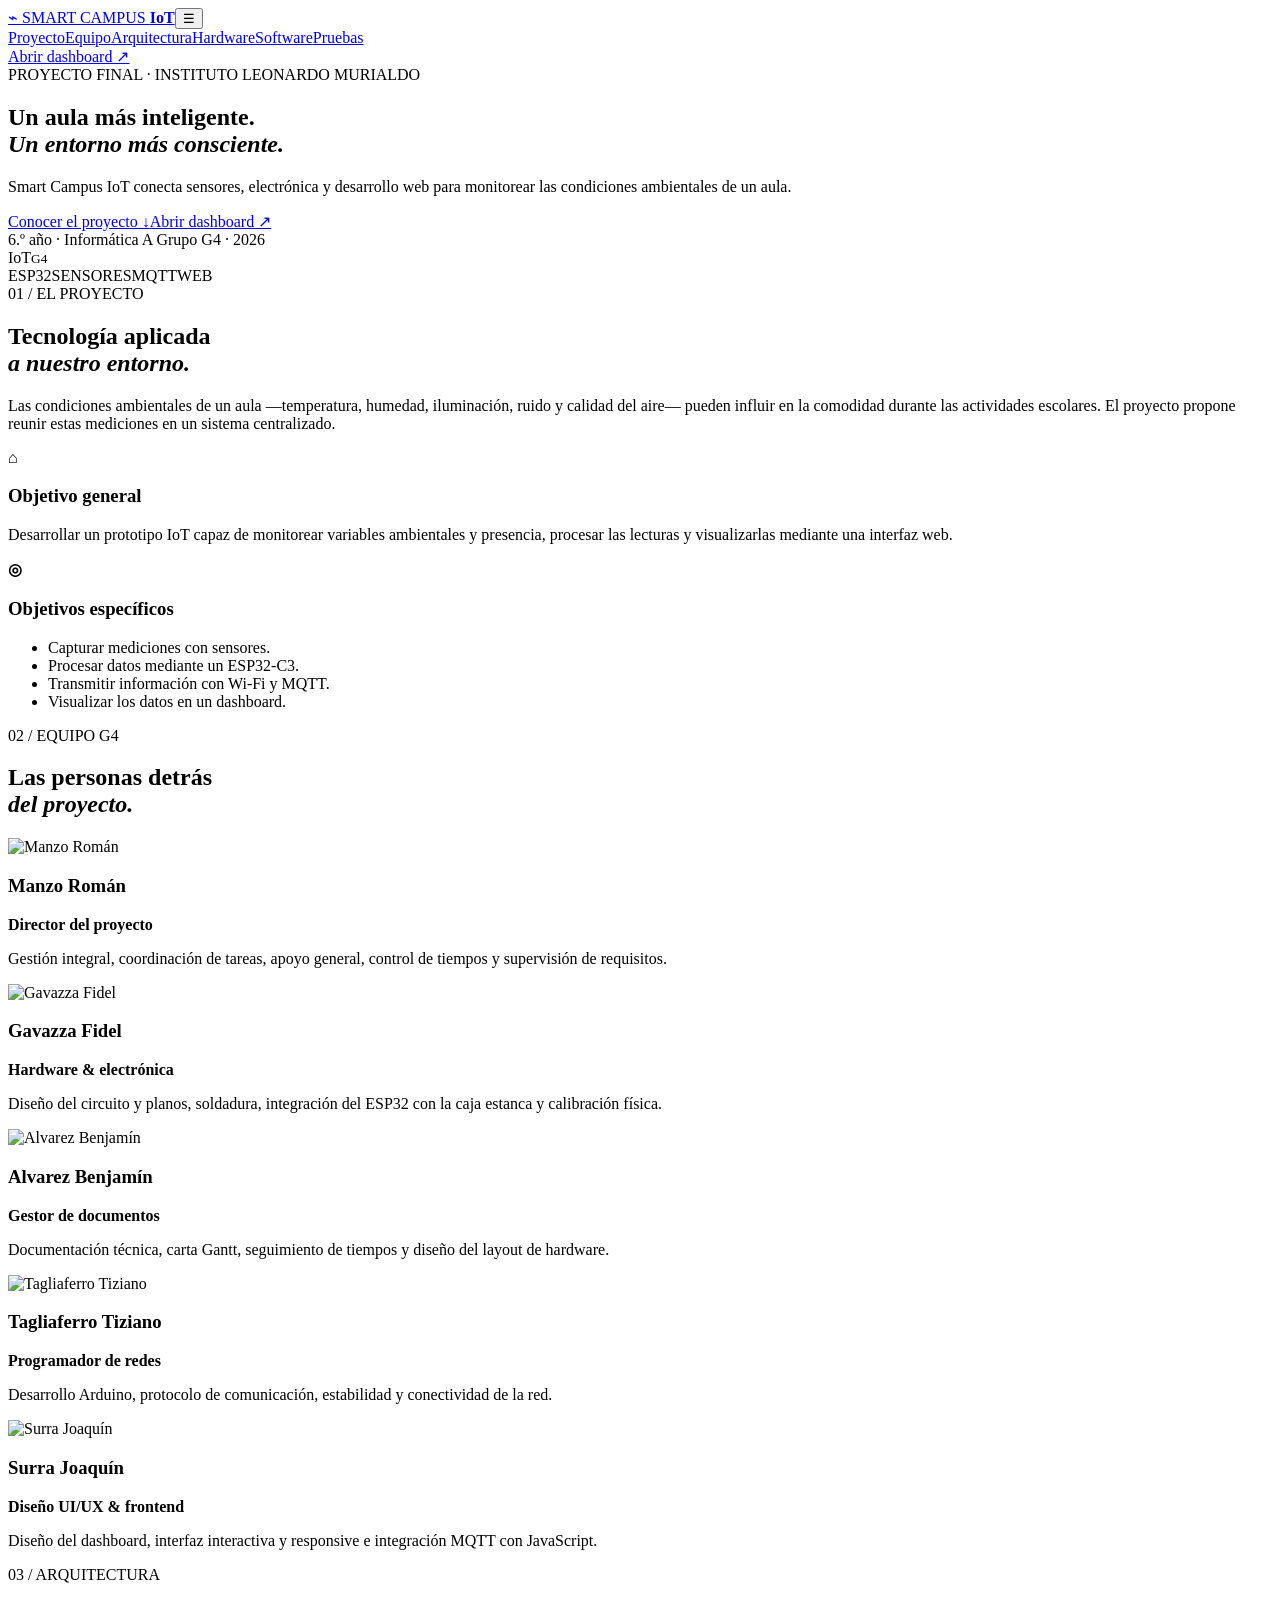
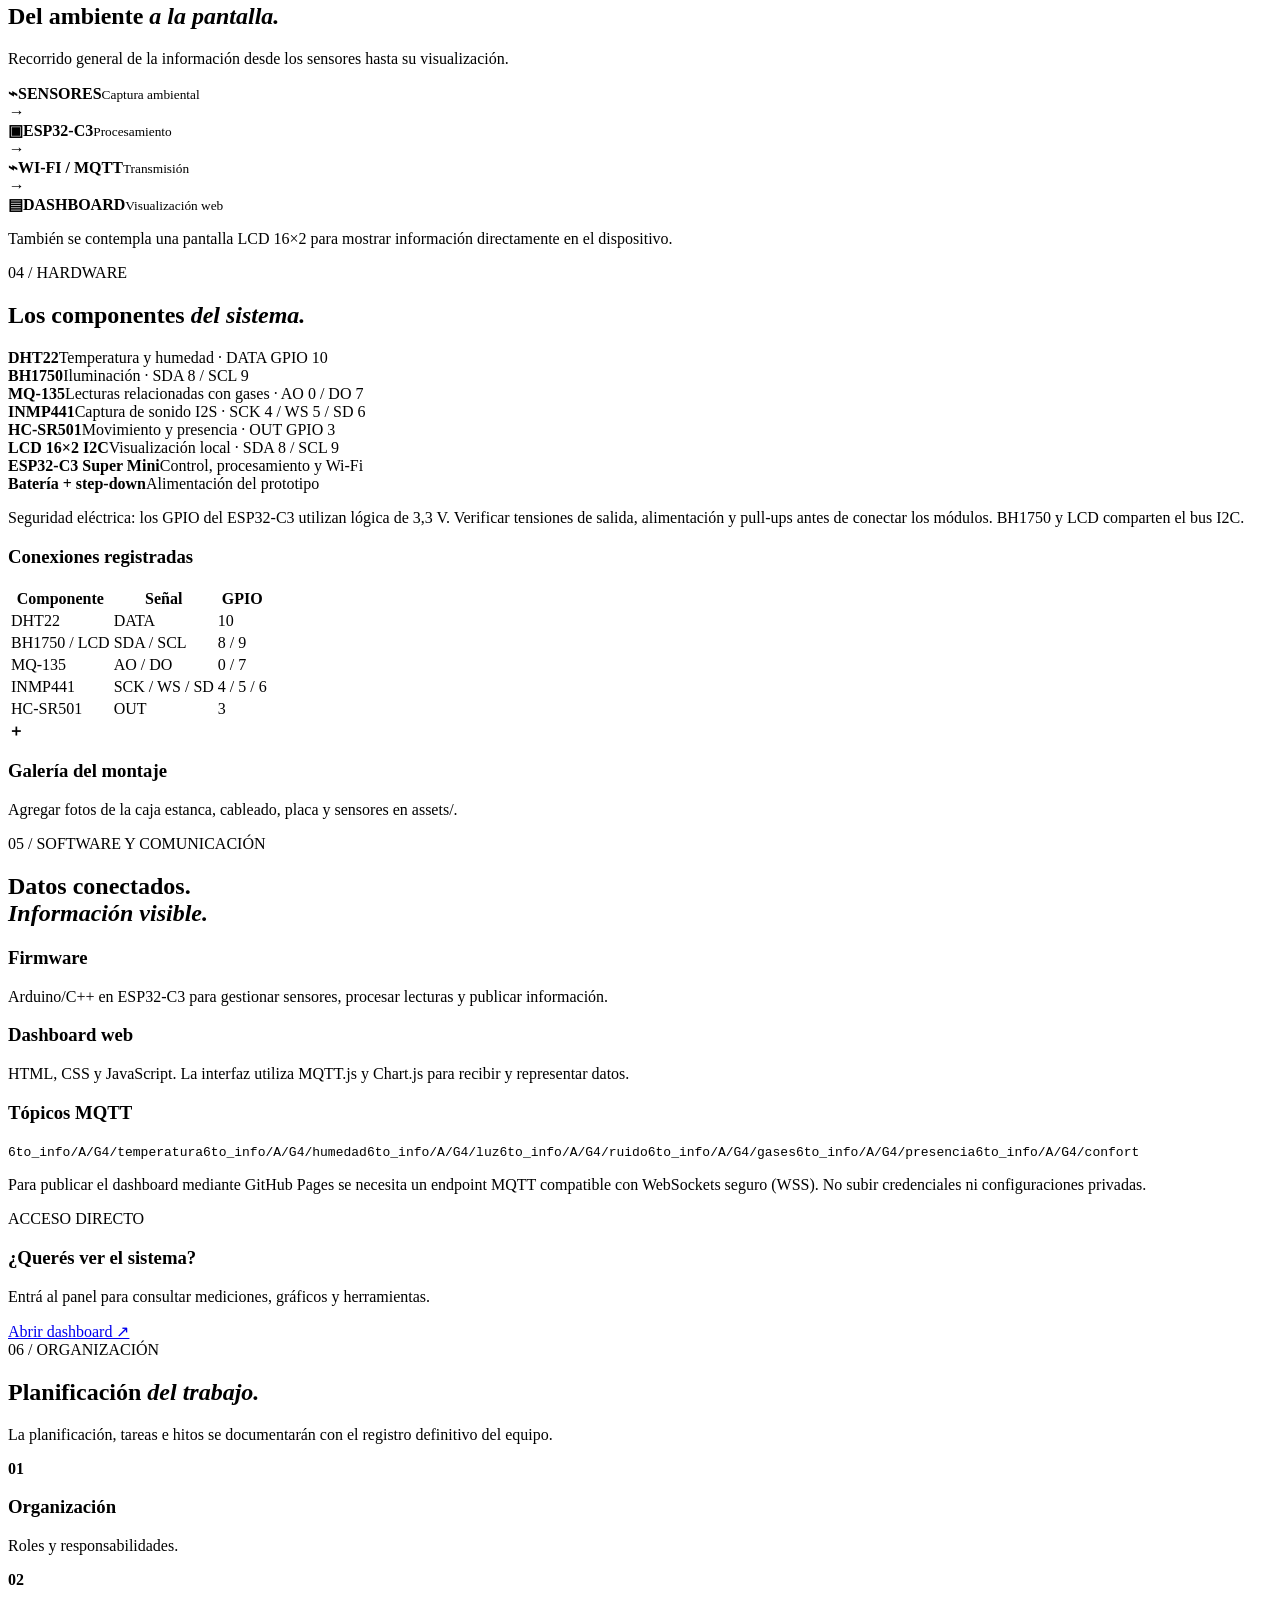
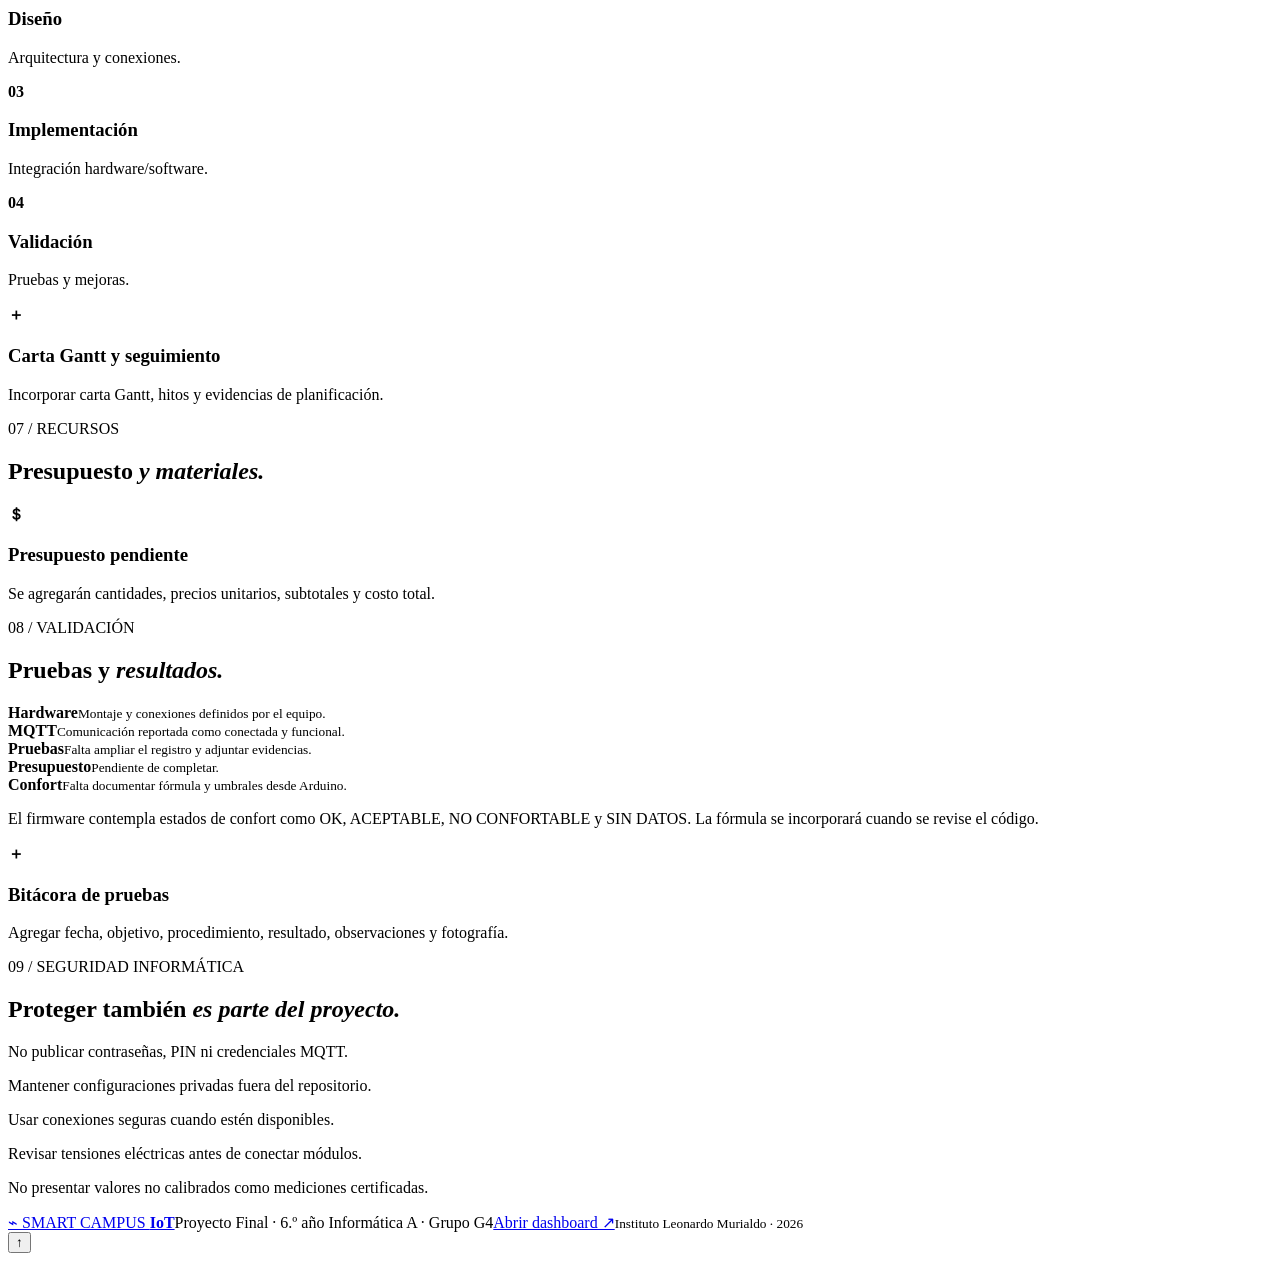
==== index.html @ 9d2ef8eb "Add files via upload" ====
<!doctype html>
<html lang="es"><head><meta charset="utf-8"><meta name="viewport" content="width=device-width,initial-scale=1">
<title>Smart Campus IoT | Documentación</title><meta name="description" content="Documentación del proyecto Smart Campus IoT, Grupo G4">
<link rel="preconnect" href="https://fonts.googleapis.com"><link href="https://fonts.googleapis.com/css2?family=Inter:wght@400;500;600;700&family=Sora:wght@500;600;700;800&display=swap" rel="stylesheet"><link rel="stylesheet" href="assets/styles.css"></head>
<body><header class="top"><a class="logo" href="#inicio">⌁ SMART CAMPUS <b>IoT</b></a><button id="menu" aria-label="Menú">☰</button><nav id="nav"><a href="#proyecto">Proyecto</a><a href="#equipo">Equipo</a><a href="#arquitectura">Arquitectura</a><a href="#hardware">Hardware</a><a href="#software">Software</a><a href="#pruebas">Pruebas</a></nav><a class="navbtn" href="dashboard/index.html" target="_blank">Abrir dashboard ↗</a></header>
<main>
<section class="hero" id="inicio"><div class="heroText"><span class="eyebrow">PROYECTO FINAL · INSTITUTO LEONARDO MURIALDO</span><h1>Un aula más inteligente.<br><em>Un entorno más consciente.</em></h1><p>Smart Campus IoT conecta sensores, electrónica y desarrollo web para monitorear las condiciones ambientales de un aula.</p><a class="btn gold" href="#proyecto">Conocer el proyecto ↓</a><a class="btn outline" href="dashboard/index.html" target="_blank">Abrir dashboard ↗</a><div class="meta">6.º año · Informática A <i></i> Grupo G4 · 2026</div></div><div class="orb"><div class="ring"></div><div class="chip">IoT<small>G4</small></div><span class="tag t1">ESP32</span><span class="tag t2">SENSORES</span><span class="tag t3">MQTT</span><span class="tag t4">WEB</span></div></section>
<section id="proyecto" class="section"><label>01 / EL PROYECTO</label><h2>Tecnología aplicada<br><em>a nuestro entorno.</em></h2><p class="intro">Las condiciones ambientales de un aula —temperatura, humedad, iluminación, ruido y calidad del aire— pueden influir en la comodidad durante las actividades escolares. El proyecto propone reunir estas mediciones en un sistema centralizado.</p><div class="grid two"><article class="panel"><b class="symbol">⌂</b><h3>Objetivo general</h3><p>Desarrollar un prototipo IoT capaz de monitorear variables ambientales y presencia, procesar las lecturas y visualizarlas mediante una interfaz web.</p></article><article class="panel"><b class="symbol">◎</b><h3>Objetivos específicos</h3><ul><li>Capturar mediciones con sensores.</li><li>Procesar datos mediante un ESP32-C3.</li><li>Transmitir información con Wi-Fi y MQTT.</li><li>Visualizar los datos en un dashboard.</li></ul></article></div></section>
<section id="equipo" class="section alt"><label>02 / EQUIPO G4</label><h2>Las personas detrás<br><em>del proyecto.</em></h2><div class="team">
<article class="person"><img src="https://i.postimg.cc/cCLNvX9b/roman.jpg" alt="Manzo Román"><h3>Manzo Román</h3><b>Director del proyecto</b><p>Gestión integral, coordinación de tareas, apoyo general, control de tiempos y supervisión de requisitos.</p></article>
<article class="person"><img src="https://i.postimg.cc/BbnGjMYw/fidel.jpg" alt="Gavazza Fidel"><h3>Gavazza Fidel</h3><b>Hardware & electrónica</b><p>Diseño del circuito y planos, soldadura, integración del ESP32 con la caja estanca y calibración física.</p></article>
<article class="person"><img src="https://i.postimg.cc/gj2PxNS7/benja.jpg" alt="Alvarez Benjamín"><h3>Alvarez Benjamín</h3><b>Gestor de documentos</b><p>Documentación técnica, carta Gantt, seguimiento de tiempos y diseño del layout de hardware.</p></article>
<article class="person"><img src="https://i.postimg.cc/Y0CwvbnT/tizi.jpg" alt="Tagliaferro Tiziano"><h3>Tagliaferro Tiziano</h3><b>Programador de redes</b><p>Desarrollo Arduino, protocolo de comunicación, estabilidad y conectividad de la red.</p></article>
<article class="person"><img src="https://i.postimg.cc/qqvdNjbG/joaco.jpg" alt="Surra Joaquín"><h3>Surra Joaquín</h3><b>Diseño UI/UX & frontend</b><p>Diseño del dashboard, interfaz interactiva y responsive e integración MQTT con JavaScript.</p></article></div></section>
<section id="arquitectura" class="section"><label>03 / ARQUITECTURA</label><h2>Del ambiente <em>a la pantalla.</em></h2><p class="intro">Recorrido general de la información desde los sensores hasta su visualización.</p><div class="flow"><div><strong>⌁</strong><b>SENSORES</b><small>Captura ambiental</small></div><i>→</i><div class="focus"><strong>▣</strong><b>ESP32-C3</b><small>Procesamiento</small></div><i>→</i><div><strong>⌁</strong><b>WI-FI / MQTT</b><small>Transmisión</small></div><i>→</i><div><strong>▤</strong><b>DASHBOARD</b><small>Visualización web</small></div></div><p class="note">También se contempla una pantalla LCD 16×2 para mostrar información directamente en el dispositivo.</p></section>
<section id="hardware" class="section alt"><label>04 / HARDWARE</label><h2>Los componentes <em>del sistema.</em></h2><div class="grid components">
<div class="component"><b>DHT22</b><span>Temperatura y humedad · DATA GPIO 10</span></div><div class="component"><b>BH1750</b><span>Iluminación · SDA 8 / SCL 9</span></div><div class="component"><b>MQ-135</b><span>Lecturas relacionadas con gases · AO 0 / DO 7</span></div><div class="component"><b>INMP441</b><span>Captura de sonido I2S · SCK 4 / WS 5 / SD 6</span></div><div class="component"><b>HC-SR501</b><span>Movimiento y presencia · OUT GPIO 3</span></div><div class="component"><b>LCD 16×2 I2C</b><span>Visualización local · SDA 8 / SCL 9</span></div><div class="component"><b>ESP32-C3 Super Mini</b><span>Control, procesamiento y Wi-Fi</span></div><div class="component"><b>Batería + step-down</b><span>Alimentación del prototipo</span></div></div><p class="note warning">Seguridad eléctrica: los GPIO del ESP32-C3 utilizan lógica de 3,3 V. Verificar tensiones de salida, alimentación y pull-ups antes de conectar los módulos. BH1750 y LCD comparten el bus I2C.</p><h3 class="sub">Conexiones registradas</h3><div class="tablebox"><table><tr><th>Componente</th><th>Señal</th><th>GPIO</th></tr><tr><td>DHT22</td><td>DATA</td><td>10</td></tr><tr><td>BH1750 / LCD</td><td>SDA / SCL</td><td>8 / 9</td></tr><tr><td>MQ-135</td><td>AO / DO</td><td>0 / 7</td></tr><tr><td>INMP441</td><td>SCK / WS / SD</td><td>4 / 5 / 6</td></tr><tr><td>HC-SR501</td><td>OUT</td><td>3</td></tr></table></div><div class="placeholder"><b>＋</b><h3>Galería del montaje</h3><p>Agregar fotos de la caja estanca, cableado, placa y sensores en assets/.</p></div></section>
<section id="software" class="section"><label>05 / SOFTWARE Y COMUNICACIÓN</label><h2>Datos conectados.<br><em>Información visible.</em></h2><div class="grid two"><article class="panel"><h3>Firmware</h3><p>Arduino/C++ en ESP32-C3 para gestionar sensores, procesar lecturas y publicar información.</p></article><article class="panel"><h3>Dashboard web</h3><p>HTML, CSS y JavaScript. La interfaz utiliza MQTT.js y Chart.js para recibir y representar datos.</p></article></div><h3 class="sub">Tópicos MQTT</h3><div class="topics"><code>6to_info/A/G4/temperatura</code><code>6to_info/A/G4/humedad</code><code>6to_info/A/G4/luz</code><code>6to_info/A/G4/ruido</code><code>6to_info/A/G4/gases</code><code>6to_info/A/G4/presencia</code><code>6to_info/A/G4/confort</code></div><p class="note warning">Para publicar el dashboard mediante GitHub Pages se necesita un endpoint MQTT compatible con WebSockets seguro (WSS). No subir credenciales ni configuraciones privadas.</p><div class="callout"><div><label>ACCESO DIRECTO</label><h3>¿Querés ver el sistema?</h3><p>Entrá al panel para consultar mediciones, gráficos y herramientas.</p></div><a class="btn gold" href="dashboard/index.html" target="_blank">Abrir dashboard ↗</a></div></section>
<section id="planificacion" class="section alt"><label>06 / ORGANIZACIÓN</label><h2>Planificación <em>del trabajo.</em></h2><p class="intro">La planificación, tareas e hitos se documentarán con el registro definitivo del equipo.</p><div class="grid four"><div class="mini"><b>01</b><h3>Organización</h3><p>Roles y responsabilidades.</p></div><div class="mini"><b>02</b><h3>Diseño</h3><p>Arquitectura y conexiones.</p></div><div class="mini"><b>03</b><h3>Implementación</h3><p>Integración hardware/software.</p></div><div class="mini"><b>04</b><h3>Validación</h3><p>Pruebas y mejoras.</p></div></div><div class="placeholder"><b>＋</b><h3>Carta Gantt y seguimiento</h3><p>Incorporar carta Gantt, hitos y evidencias de planificación.</p></div></section>
<section class="section" id="presupuesto"><label>07 / RECURSOS</label><h2>Presupuesto <em>y materiales.</em></h2><div class="placeholder"><b>＄</b><h3>Presupuesto pendiente</h3><p>Se agregarán cantidades, precios unitarios, subtotales y costo total.</p></div></section>
<section id="pruebas" class="section alt"><label>08 / VALIDACIÓN</label><h2>Pruebas y <em>resultados.</em></h2><div class="grid two"><div class="state"><i class="ok"></i><div><b>Hardware</b><small>Montaje y conexiones definidos por el equipo.</small></div></div><div class="state"><i class="ok"></i><div><b>MQTT</b><small>Comunicación reportada como conectada y funcional.</small></div></div><div class="state"><i class="pending"></i><div><b>Pruebas</b><small>Falta ampliar el registro y adjuntar evidencias.</small></div></div><div class="state"><i class="pending"></i><div><b>Presupuesto</b><small>Pendiente de completar.</small></div></div><div class="state"><i class="pending"></i><div><b>Confort</b><small>Falta documentar fórmula y umbrales desde Arduino.</small></div></div></div><p class="note">El firmware contempla estados de confort como OK, ACEPTABLE, NO CONFORTABLE y SIN DATOS. La fórmula se incorporará cuando se revise el código.</p><div class="placeholder"><b>＋</b><h3>Bitácora de pruebas</h3><p>Agregar fecha, objetivo, procedimiento, resultado, observaciones y fotografía.</p></div></section>
<section id="seguridad" class="section"><label>09 / SEGURIDAD INFORMÁTICA</label><h2>Proteger también <em>es parte del proyecto.</em></h2><div class="security"><p>No publicar contraseñas, PIN ni credenciales MQTT.</p><p>Mantener configuraciones privadas fuera del repositorio.</p><p>Usar conexiones seguras cuando estén disponibles.</p><p>Revisar tensiones eléctricas antes de conectar módulos.</p><p>No presentar valores no calibrados como mediciones certificadas.</p></div></section>
</main><footer><a class="logo" href="#inicio">⌁ SMART CAMPUS <b>IoT</b></a><span>Proyecto Final · 6.º año Informática A · Grupo G4</span><a href="dashboard/index.html" target="_blank">Abrir dashboard ↗</a><small>Instituto Leonardo Murialdo · 2026</small></footer><button id="up" aria-label="Volver arriba">↑</button><script src="assets/app.js"></script></body></html>
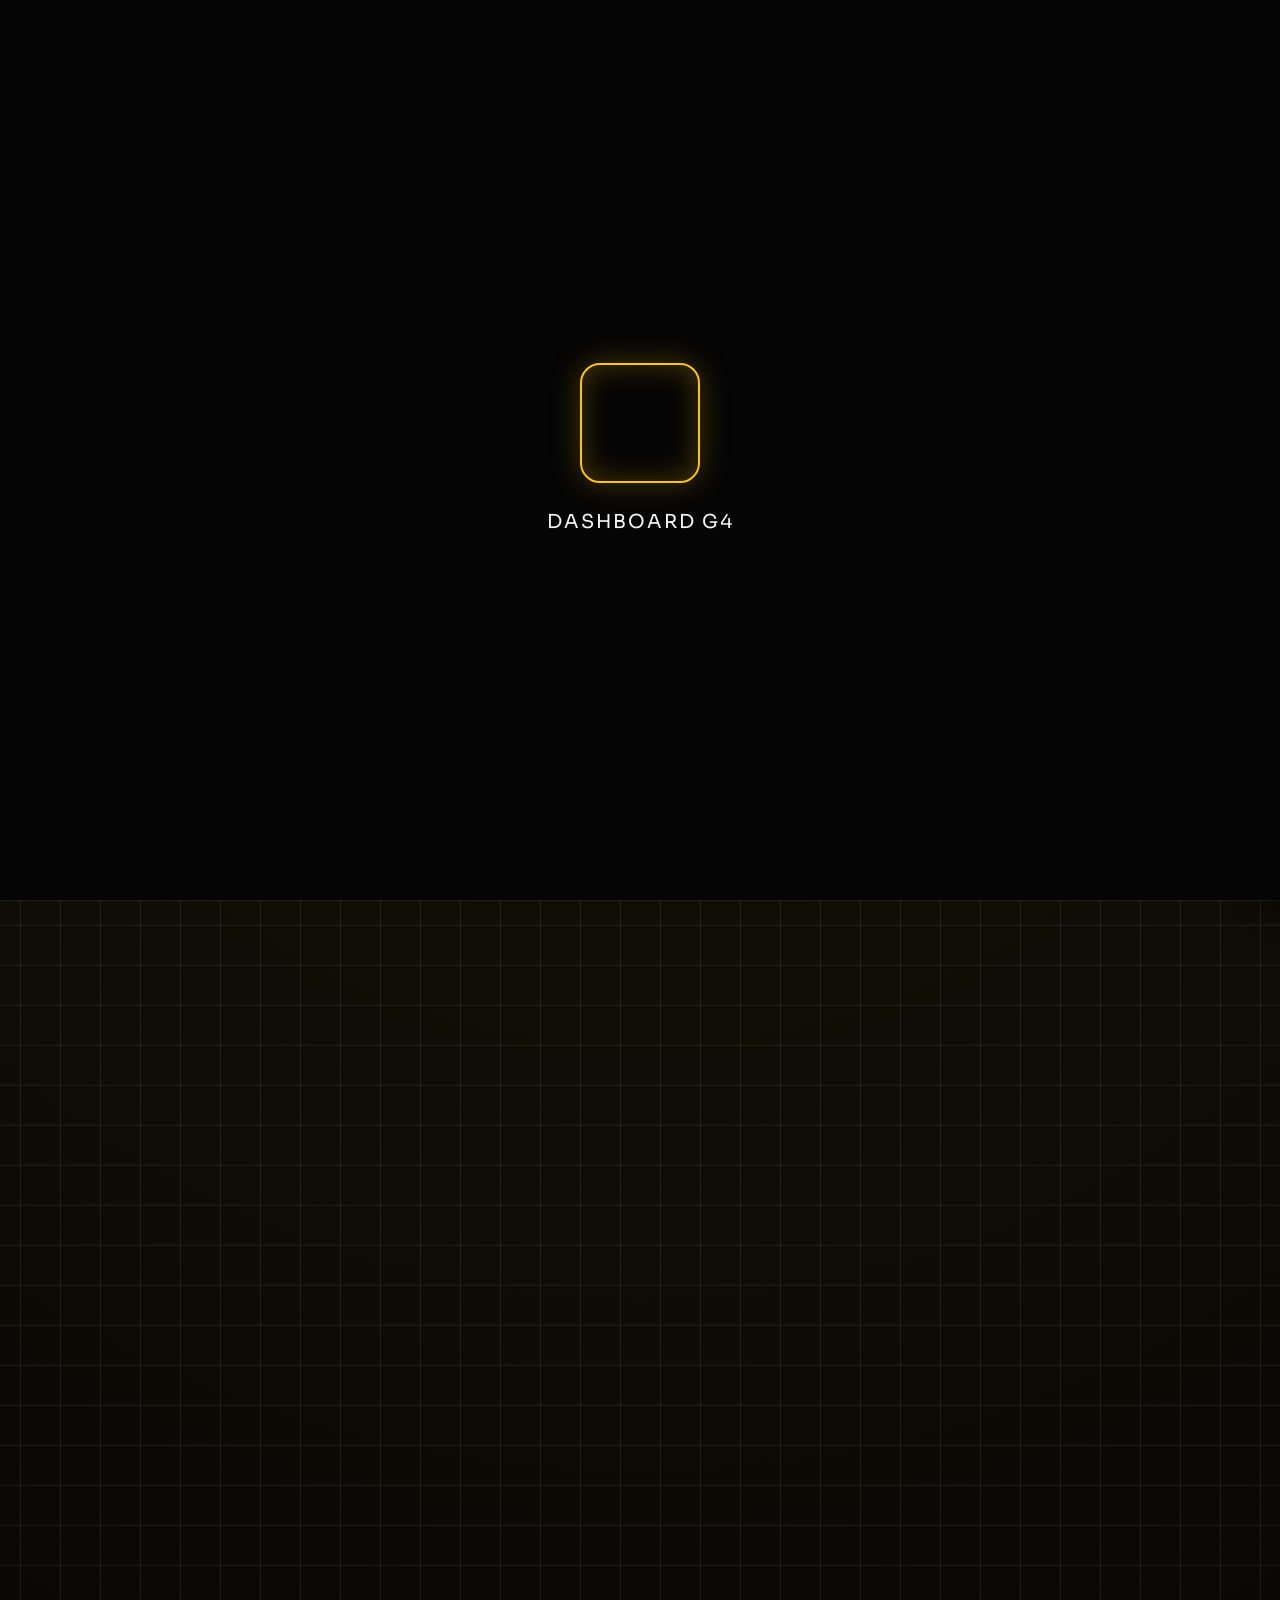
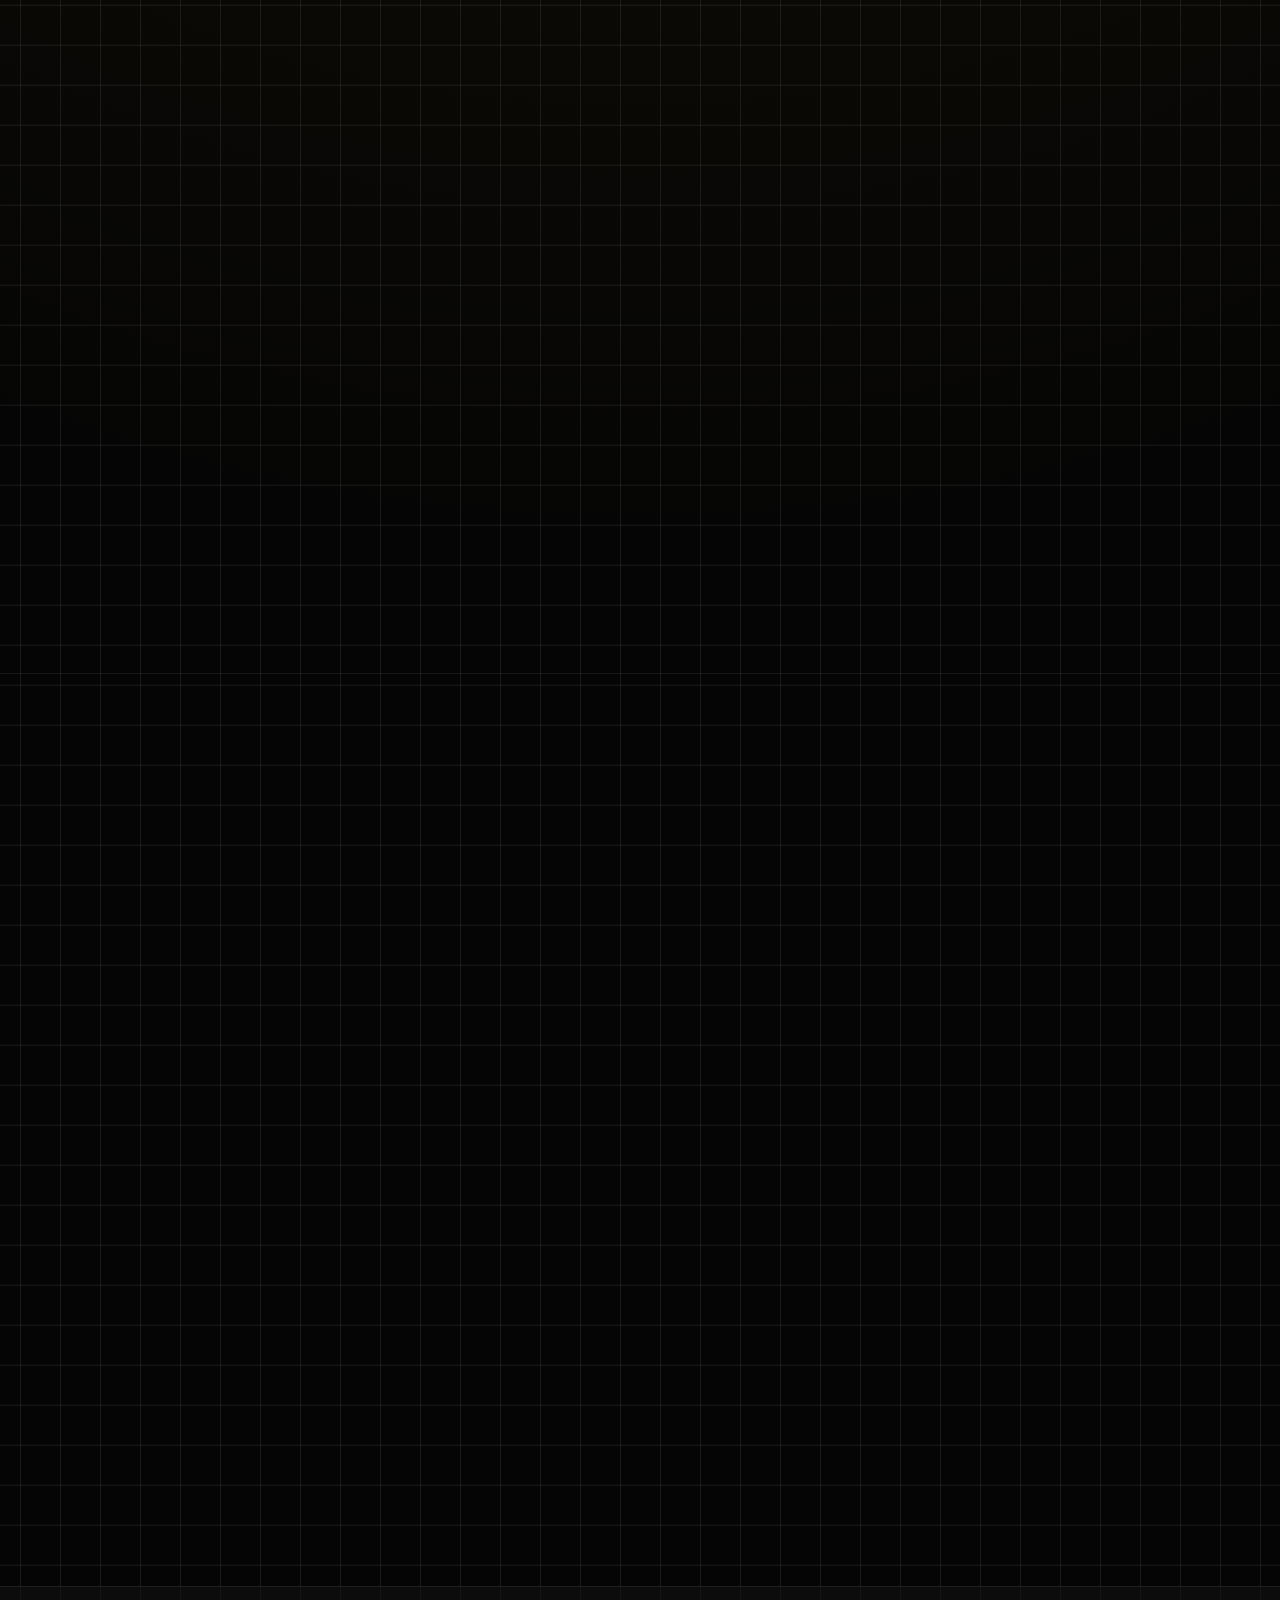
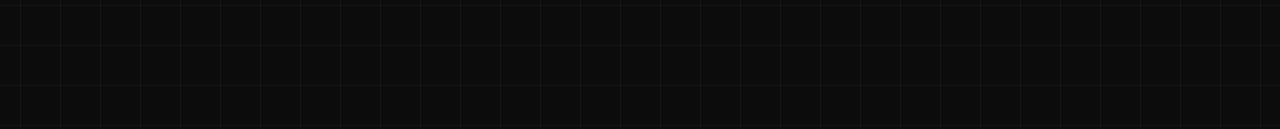
==== commit 47ed7a8e: "Add files via upload" ====
--- a/index.html
+++ b/index.html
@@ -1,23 +1,1815 @@
-<!doctype html>
-<html lang="es"><head><meta charset="utf-8"><meta name="viewport" content="width=device-width,initial-scale=1">
-<title>Smart Campus IoT | Documentación</title><meta name="description" content="Documentación del proyecto Smart Campus IoT, Grupo G4">
-<link rel="preconnect" href="https://fonts.googleapis.com"><link href="https://fonts.googleapis.com/css2?family=Inter:wght@400;500;600;700&family=Sora:wght@500;600;700;800&display=swap" rel="stylesheet"><link rel="stylesheet" href="assets/styles.css"></head>
-<body><header class="top"><a class="logo" href="#inicio">⌁ SMART CAMPUS <b>IoT</b></a><button id="menu" aria-label="Menú">☰</button><nav id="nav"><a href="#proyecto">Proyecto</a><a href="#equipo">Equipo</a><a href="#arquitectura">Arquitectura</a><a href="#hardware">Hardware</a><a href="#software">Software</a><a href="#pruebas">Pruebas</a></nav><a class="navbtn" href="dashboard/index.html" target="_blank">Abrir dashboard ↗</a></header>
-<main>
-<section class="hero" id="inicio"><div class="heroText"><span class="eyebrow">PROYECTO FINAL · INSTITUTO LEONARDO MURIALDO</span><h1>Un aula más inteligente.<br><em>Un entorno más consciente.</em></h1><p>Smart Campus IoT conecta sensores, electrónica y desarrollo web para monitorear las condiciones ambientales de un aula.</p><a class="btn gold" href="#proyecto">Conocer el proyecto ↓</a><a class="btn outline" href="dashboard/index.html" target="_blank">Abrir dashboard ↗</a><div class="meta">6.º año · Informática A <i></i> Grupo G4 · 2026</div></div><div class="orb"><div class="ring"></div><div class="chip">IoT<small>G4</small></div><span class="tag t1">ESP32</span><span class="tag t2">SENSORES</span><span class="tag t3">MQTT</span><span class="tag t4">WEB</span></div></section>
-<section id="proyecto" class="section"><label>01 / EL PROYECTO</label><h2>Tecnología aplicada<br><em>a nuestro entorno.</em></h2><p class="intro">Las condiciones ambientales de un aula —temperatura, humedad, iluminación, ruido y calidad del aire— pueden influir en la comodidad durante las actividades escolares. El proyecto propone reunir estas mediciones en un sistema centralizado.</p><div class="grid two"><article class="panel"><b class="symbol">⌂</b><h3>Objetivo general</h3><p>Desarrollar un prototipo IoT capaz de monitorear variables ambientales y presencia, procesar las lecturas y visualizarlas mediante una interfaz web.</p></article><article class="panel"><b class="symbol">◎</b><h3>Objetivos específicos</h3><ul><li>Capturar mediciones con sensores.</li><li>Procesar datos mediante un ESP32-C3.</li><li>Transmitir información con Wi-Fi y MQTT.</li><li>Visualizar los datos en un dashboard.</li></ul></article></div></section>
-<section id="equipo" class="section alt"><label>02 / EQUIPO G4</label><h2>Las personas detrás<br><em>del proyecto.</em></h2><div class="team">
-<article class="person"><img src="https://i.postimg.cc/cCLNvX9b/roman.jpg" alt="Manzo Román"><h3>Manzo Román</h3><b>Director del proyecto</b><p>Gestión integral, coordinación de tareas, apoyo general, control de tiempos y supervisión de requisitos.</p></article>
-<article class="person"><img src="https://i.postimg.cc/BbnGjMYw/fidel.jpg" alt="Gavazza Fidel"><h3>Gavazza Fidel</h3><b>Hardware & electrónica</b><p>Diseño del circuito y planos, soldadura, integración del ESP32 con la caja estanca y calibración física.</p></article>
-<article class="person"><img src="https://i.postimg.cc/gj2PxNS7/benja.jpg" alt="Alvarez Benjamín"><h3>Alvarez Benjamín</h3><b>Gestor de documentos</b><p>Documentación técnica, carta Gantt, seguimiento de tiempos y diseño del layout de hardware.</p></article>
-<article class="person"><img src="https://i.postimg.cc/Y0CwvbnT/tizi.jpg" alt="Tagliaferro Tiziano"><h3>Tagliaferro Tiziano</h3><b>Programador de redes</b><p>Desarrollo Arduino, protocolo de comunicación, estabilidad y conectividad de la red.</p></article>
-<article class="person"><img src="https://i.postimg.cc/qqvdNjbG/joaco.jpg" alt="Surra Joaquín"><h3>Surra Joaquín</h3><b>Diseño UI/UX & frontend</b><p>Diseño del dashboard, interfaz interactiva y responsive e integración MQTT con JavaScript.</p></article></div></section>
-<section id="arquitectura" class="section"><label>03 / ARQUITECTURA</label><h2>Del ambiente <em>a la pantalla.</em></h2><p class="intro">Recorrido general de la información desde los sensores hasta su visualización.</p><div class="flow"><div><strong>⌁</strong><b>SENSORES</b><small>Captura ambiental</small></div><i>→</i><div class="focus"><strong>▣</strong><b>ESP32-C3</b><small>Procesamiento</small></div><i>→</i><div><strong>⌁</strong><b>WI-FI / MQTT</b><small>Transmisión</small></div><i>→</i><div><strong>▤</strong><b>DASHBOARD</b><small>Visualización web</small></div></div><p class="note">También se contempla una pantalla LCD 16×2 para mostrar información directamente en el dispositivo.</p></section>
-<section id="hardware" class="section alt"><label>04 / HARDWARE</label><h2>Los componentes <em>del sistema.</em></h2><div class="grid components">
-<div class="component"><b>DHT22</b><span>Temperatura y humedad · DATA GPIO 10</span></div><div class="component"><b>BH1750</b><span>Iluminación · SDA 8 / SCL 9</span></div><div class="component"><b>MQ-135</b><span>Lecturas relacionadas con gases · AO 0 / DO 7</span></div><div class="component"><b>INMP441</b><span>Captura de sonido I2S · SCK 4 / WS 5 / SD 6</span></div><div class="component"><b>HC-SR501</b><span>Movimiento y presencia · OUT GPIO 3</span></div><div class="component"><b>LCD 16×2 I2C</b><span>Visualización local · SDA 8 / SCL 9</span></div><div class="component"><b>ESP32-C3 Super Mini</b><span>Control, procesamiento y Wi-Fi</span></div><div class="component"><b>Batería + step-down</b><span>Alimentación del prototipo</span></div></div><p class="note warning">Seguridad eléctrica: los GPIO del ESP32-C3 utilizan lógica de 3,3 V. Verificar tensiones de salida, alimentación y pull-ups antes de conectar los módulos. BH1750 y LCD comparten el bus I2C.</p><h3 class="sub">Conexiones registradas</h3><div class="tablebox"><table><tr><th>Componente</th><th>Señal</th><th>GPIO</th></tr><tr><td>DHT22</td><td>DATA</td><td>10</td></tr><tr><td>BH1750 / LCD</td><td>SDA / SCL</td><td>8 / 9</td></tr><tr><td>MQ-135</td><td>AO / DO</td><td>0 / 7</td></tr><tr><td>INMP441</td><td>SCK / WS / SD</td><td>4 / 5 / 6</td></tr><tr><td>HC-SR501</td><td>OUT</td><td>3</td></tr></table></div><div class="placeholder"><b>＋</b><h3>Galería del montaje</h3><p>Agregar fotos de la caja estanca, cableado, placa y sensores en assets/.</p></div></section>
-<section id="software" class="section"><label>05 / SOFTWARE Y COMUNICACIÓN</label><h2>Datos conectados.<br><em>Información visible.</em></h2><div class="grid two"><article class="panel"><h3>Firmware</h3><p>Arduino/C++ en ESP32-C3 para gestionar sensores, procesar lecturas y publicar información.</p></article><article class="panel"><h3>Dashboard web</h3><p>HTML, CSS y JavaScript. La interfaz utiliza MQTT.js y Chart.js para recibir y representar datos.</p></article></div><h3 class="sub">Tópicos MQTT</h3><div class="topics"><code>6to_info/A/G4/temperatura</code><code>6to_info/A/G4/humedad</code><code>6to_info/A/G4/luz</code><code>6to_info/A/G4/ruido</code><code>6to_info/A/G4/gases</code><code>6to_info/A/G4/presencia</code><code>6to_info/A/G4/confort</code></div><p class="note warning">Para publicar el dashboard mediante GitHub Pages se necesita un endpoint MQTT compatible con WebSockets seguro (WSS). No subir credenciales ni configuraciones privadas.</p><div class="callout"><div><label>ACCESO DIRECTO</label><h3>¿Querés ver el sistema?</h3><p>Entrá al panel para consultar mediciones, gráficos y herramientas.</p></div><a class="btn gold" href="dashboard/index.html" target="_blank">Abrir dashboard ↗</a></div></section>
-<section id="planificacion" class="section alt"><label>06 / ORGANIZACIÓN</label><h2>Planificación <em>del trabajo.</em></h2><p class="intro">La planificación, tareas e hitos se documentarán con el registro definitivo del equipo.</p><div class="grid four"><div class="mini"><b>01</b><h3>Organización</h3><p>Roles y responsabilidades.</p></div><div class="mini"><b>02</b><h3>Diseño</h3><p>Arquitectura y conexiones.</p></div><div class="mini"><b>03</b><h3>Implementación</h3><p>Integración hardware/software.</p></div><div class="mini"><b>04</b><h3>Validación</h3><p>Pruebas y mejoras.</p></div></div><div class="placeholder"><b>＋</b><h3>Carta Gantt y seguimiento</h3><p>Incorporar carta Gantt, hitos y evidencias de planificación.</p></div></section>
-<section class="section" id="presupuesto"><label>07 / RECURSOS</label><h2>Presupuesto <em>y materiales.</em></h2><div class="placeholder"><b>＄</b><h3>Presupuesto pendiente</h3><p>Se agregarán cantidades, precios unitarios, subtotales y costo total.</p></div></section>
-<section id="pruebas" class="section alt"><label>08 / VALIDACIÓN</label><h2>Pruebas y <em>resultados.</em></h2><div class="grid two"><div class="state"><i class="ok"></i><div><b>Hardware</b><small>Montaje y conexiones definidos por el equipo.</small></div></div><div class="state"><i class="ok"></i><div><b>MQTT</b><small>Comunicación reportada como conectada y funcional.</small></div></div><div class="state"><i class="pending"></i><div><b>Pruebas</b><small>Falta ampliar el registro y adjuntar evidencias.</small></div></div><div class="state"><i class="pending"></i><div><b>Presupuesto</b><small>Pendiente de completar.</small></div></div><div class="state"><i class="pending"></i><div><b>Confort</b><small>Falta documentar fórmula y umbrales desde Arduino.</small></div></div></div><p class="note">El firmware contempla estados de confort como OK, ACEPTABLE, NO CONFORTABLE y SIN DATOS. La fórmula se incorporará cuando se revise el código.</p><div class="placeholder"><b>＋</b><h3>Bitácora de pruebas</h3><p>Agregar fecha, objetivo, procedimiento, resultado, observaciones y fotografía.</p></div></section>
-<section id="seguridad" class="section"><label>09 / SEGURIDAD INFORMÁTICA</label><h2>Proteger también <em>es parte del proyecto.</em></h2><div class="security"><p>No publicar contraseñas, PIN ni credenciales MQTT.</p><p>Mantener configuraciones privadas fuera del repositorio.</p><p>Usar conexiones seguras cuando estén disponibles.</p><p>Revisar tensiones eléctricas antes de conectar módulos.</p><p>No presentar valores no calibrados como mediciones certificadas.</p></div></section>
-</main><footer><a class="logo" href="#inicio">⌁ SMART CAMPUS <b>IoT</b></a><span>Proyecto Final · 6.º año Informática A · Grupo G4</span><a href="dashboard/index.html" target="_blank">Abrir dashboard ↗</a><small>Instituto Leonardo Murialdo · 2026</small></footer><button id="up" aria-label="Volver arriba">↑</button><script src="assets/app.js"></script></body></html>+<!DOCTYPE html>
+<html lang="es">
+<head>
+    <meta charset="UTF-8">
+    <meta name="viewport" content="width=device-width, initial-scale=1.0, maximum-scale=1.0, user-scalable=no">
+    <title>Proyecto Final 6to | Dashboard IoT MQTT</title>
+    
+    <!-- Fuentes modernas -->
+    <link rel="preconnect" href="https://fonts.googleapis.com">
+    <link rel="preconnect" href="https://fonts.gstatic.com" crossorigin>
+    <link href="https://fonts.googleapis.com/css2?family=Inter:wght@400;500;600;700&family=Sora:wght@600;700;800&display=swap" rel="stylesheet">
+    
+    <!-- Librerías Externas -->
+    <script src="https://cdn.jsdelivr.net/npm/chart.js"></script>
+    <script src="https://unpkg.com/@phosphor-icons/web"></script>
+    <script src="https://unpkg.com/mqtt/dist/mqtt.min.js"></script>
+    <!-- NUEVA LIBRERÍA: Particles.js para el fondo de nodos -->
+    <script src="https://cdn.jsdelivr.net/npm/particles.js@2.0.0/particles.min.js"></script>
+
+    <style>
+        :root {
+            /* Paleta Dark & Gold */
+            --bg: #050505;
+            --surface: rgba(17, 17, 17, 0.6);
+            --surface-2: #1a1a1a;
+            --surface-hover: #222222;
+            
+            --text: #f5f5f5;
+            --muted: #94a3b8;
+            --muted-2: #64748b;
+            
+            --accent: #FFC500; 
+            --accent-glow: rgba(255, 197, 0, 0.25);
+            
+            --green: #10b981; 
+            --red: #ef4444;   
+            --blue: #3b82f6;  
+            --orange: #f97316;
+            --purple: #a855f7;
+            
+            --border: rgba(255, 255, 255, 0.08);
+            --border-hover: rgba(255, 255, 255, 0.15);
+            
+            --radius: 16px;
+            --radius-sm: 12px;
+            
+            --font-body: 'Inter', sans-serif;
+            --font-heading: 'Sora', sans-serif;
+            
+            --transition: all 0.3s cubic-bezier(.4, 0, .2, 1);
+        }
+
+        * { margin: 0; padding: 0; box-sizing: border-box; }
+        html { scroll-behavior: smooth; }
+
+        body {
+            background-color: var(--bg); color: var(--text);
+            font-family: var(--font-body); line-height: 1.6;
+            overflow-x: hidden;
+            background-image: 
+                radial-gradient(circle at 50% 10%, rgba(255, 197, 0, 0.07) 0%, transparent 60%),
+                linear-gradient(var(--border) 1px, transparent 1px),
+                linear-gradient(90deg, var(--border) 1px, transparent 1px);
+            background-size: 100% 100%, 40px 40px, 40px 40px;
+            background-position: top center, center center, center center;
+        }
+        body.locked { overflow: hidden; }
+
+        a { text-decoration: none; color: inherit; }
+        .container { width: 100%; max-width: 1280px; margin: 0 auto; padding: 0 1.5rem; position: relative; z-index: 2; }
+
+        /* ==========================================
+           PARTICLES.JS (NUEVO FONDO)
+           ========================================== */
+        #particles-js {
+            position: fixed;
+            width: 100%;
+            height: 100%;
+            top: 0;
+            left: 0;
+            z-index: 0; /* Por detrás de todo el contenido */
+            pointer-events: none; /* Para no bloquear clics */
+        }
+
+        /* Capas aseguradas por encima de los nodos */
+        .hero, .section, .site-footer { position: relative; z-index: 2; }
+
+	/* ==========================================
+           ANIMACIÓN DE ARRANQUE (SPLASH SCREEN)
+           ========================================== */
+        #splash-screen {
+            position: fixed; top: 0; left: 0; width: 100vw; height: 100vh;
+            background: #050505; z-index: 999999; display: flex; flex-direction: column; align-items: center; justify-content: center;
+            transition: opacity 0.8s ease-out, visibility 0.8s ease-out;
+        }
+        .splash-logo-container { position: relative; width: 120px; height: 120px; display: flex; align-items: center; justify-content: center; }
+        .splash-circuit {
+            position: absolute; width: 100%; height: 100%; border: 2px solid transparent; border-radius: 20px;
+            animation: drawCircuit 1.5s cubic-bezier(0.4, 0, 0.2, 1) forwards;
+        }
+        .splash-icon {
+            font-size: 4rem; color: var(--accent); opacity: 0; transform: scale(0.5);
+            filter: drop-shadow(0 0 20px var(--accent-glow));
+            animation: popIcon 0.8s cubic-bezier(0.175, 0.885, 0.32, 1.275) 0.8s forwards;
+        }
+        .splash-text {
+            margin-top: 1.5rem; font-family: var(--font-heading); font-size: 1.2rem;
+            color: var(--text); opacity: 0; letter-spacing: 2px; text-transform: uppercase;
+            animation: fadeInText 0.5s ease 1.2s forwards;
+        }
+        @keyframes drawCircuit {
+            0% { border-color: transparent; border-top-color: var(--accent); transform: rotate(0deg); }
+            25% { border-right-color: var(--accent); }
+            50% { border-bottom-color: var(--accent); transform: rotate(180deg); }
+            75% { border-left-color: var(--accent); }
+            100% { border-color: var(--accent); transform: rotate(360deg); box-shadow: 0 0 30px var(--accent-glow) inset, 0 0 30px var(--accent-glow); }
+        }
+        @keyframes popIcon { to { opacity: 1; transform: scale(1); } }
+        @keyframes fadeInText { to { opacity: 1; transform: translateY(0); } from { transform: translateY(10px); } }
+
+        /* ==========================================
+           LOGIN MODAL Y ANIMACIÓN OTP
+           ========================================== */
+        .login-overlay {
+            position: fixed; top: 0; left: 0; right: 0; bottom: 0; 
+            width: 100%; height: 100%;
+            background: rgba(0, 0, 0, 0.85); 
+            backdrop-filter: blur(15px); -webkit-backdrop-filter: blur(15px);
+            z-index: 99999; display: flex; align-items: center; justify-content: center;
+            overflow-y: auto; padding: 1rem;
+            opacity: 1; transition: opacity 0.5s ease, visibility 0.5s ease;
+        }
+        .login-overlay.hidden { opacity: 0; visibility: hidden; pointer-events: none; }
+        
+        .login-card {
+            background: var(--surface-2); border: 1px solid var(--border);
+            padding: 2.5rem; border-radius: var(--radius); width: 100%; max-width: 420px;
+            margin: auto;
+            text-align: center; box-shadow: 0 25px 50px rgba(0,0,0,0.5);
+            transform: translateY(0); transition: transform 0.5s cubic-bezier(0.2, 0.8, 0.2, 1);
+        }
+        .login-overlay.hidden .login-card { transform: translateY(50px) scale(0.95); }
+        
+        .login-icon { font-size: 3.5rem; color: var(--accent); margin-bottom: 1rem; filter: drop-shadow(0 0 15px var(--accent-glow)); }
+        .login-title { font-family: var(--font-heading); font-size: 1.8rem; margin-bottom: 0.5rem; }
+        .login-desc { color: var(--muted); font-size: 0.95rem; margin-bottom: 2rem; }
+        
+        .login-tabs { display: flex; border-bottom: 1px solid var(--border); margin-bottom: 1.5rem; }
+        .login-tab { flex: 1; padding: 10px; background: none; border: none; color: var(--muted); cursor: pointer; font-family: var(--font-heading); font-weight: 600; border-bottom: 2px solid transparent; transition: var(--transition); -webkit-tap-highlight-color: transparent;}
+        .login-tab.active { color: var(--accent); border-bottom-color: var(--accent); }
+        
+        .login-form { display: none; flex-direction: column; gap: 1rem; align-items: center; animation: fadeIn 0.3s ease; }
+        .login-form.active { display: flex; }
+        
+        .input-group { width: 100%; }
+        
+        .otp-container { 
+            position: relative; height: 60px; width: 100%; display: flex; 
+            justify-content: center; align-items: center; gap: 8px; 
+            margin-top: 15px; margin-bottom: 15px;
+        }
+        
+        .slot {
+            position: relative; 
+            transition: all 0.5s cubic-bezier(0.34, 1.56, 0.64, 1);
+        }
+
+        .otp-box { 
+            width: 44px; height: 56px; background: var(--surface); border: 2px solid var(--border); 
+            border-radius: 10px; font-size: 1.8rem; font-weight: 700; text-align: center; color: var(--text); 
+            outline: none; font-family: 'Consolas', monospace; transition: all 0.3s ease;
+            -webkit-appearance: none; 
+        }
+        .otp-box:focus { border-color: var(--accent); box-shadow: 0 0 15px var(--accent-glow); transform: translateY(-3px); }
+        
+        .slot-1.merge { transform: translateX(110px) scale(0.5); opacity: 0; pointer-events: none; }
+        .slot-2.merge { transform: translateX(65px) scale(0.5); opacity: 0; pointer-events: none; }
+        .slot-3.merge { transform: translateX(20px) scale(0.5); opacity: 0; pointer-events: none; }
+        .slot-4.merge { transform: translateX(-20px) scale(0.5); opacity: 0; pointer-events: none; }
+        .slot-5.merge { transform: translateX(-65px) scale(0.5); opacity: 0; pointer-events: none; }
+        .slot-6.merge { transform: translateX(-110px) scale(0.5); opacity: 0; pointer-events: none; }
+        
+        .otp-success-box {
+            position: absolute; top: 50%; left: 50%; transform: translate(-50%, -50%) scale(0);
+            width: 60px; height: 60px; background: rgba(16, 185, 129, 0.1); border: 2px solid var(--green);
+            border-radius: 50%; display: flex; align-items: center; justify-content: center;
+            color: var(--green); font-size: 2.2rem; opacity: 0; transition: all 0.5s cubic-bezier(0.34, 1.56, 0.64, 1);
+            z-index: 10;
+        }
+        .otp-success-box.show { transform: translate(-50%, -50%) scale(1); opacity: 1; }
+
+        .btn-login { background: var(--accent); color: #000; font-weight: 700; padding: 12px; border: none; border-radius: 8px; cursor: pointer; transition: var(--transition); display: flex; align-items: center; justify-content: center; gap: 8px; margin-top: 10px; width: 100%; -webkit-tap-highlight-color: transparent;}
+        .btn-login:hover { background: #e5b100; box-shadow: 0 5px 15px var(--accent-glow); transform: translateY(-2px); }
+        
+        .login-error { color: var(--red); font-size: 0.85rem; display: none; margin-top: -5px; text-align: center; }
+
+        /* ==========================================
+           TOASTS Y SIDEBAR
+           ========================================== */
+        .toast-container { position: fixed; top: 90px; right: 20px; z-index: 9990; display: flex; flex-direction: column; gap: 10px; }
+        .toast { background: rgba(17,17,17,0.95); backdrop-filter: blur(10px); border-left: 4px solid var(--accent); color: var(--text); padding: 14px 20px; border-radius: 8px; box-shadow: 0 10px 30px rgba(0,0,0,0.8); font-size: 0.9rem; font-weight: 600; display: flex; align-items: center; gap: 12px; animation: slideInRight 0.4s cubic-bezier(0.2,0.8,0.2,1) forwards; max-width: 90vw; }
+        .toast i { font-size: 1.4rem; }
+        .toast.fade-out { animation: fadeOutRight 0.4s ease-in forwards; }
+        
+        @keyframes slideInRight { from { transform: translateX(120%); opacity: 0; } to { transform: translateX(0); opacity: 1; } }
+        @keyframes fadeOutRight { from { transform: translateX(0); opacity: 1; } to { transform: translateX(120%); opacity: 0; } }
+
+        .sidebar { position: fixed; top: 0; right: 0; width: 350px; height: 100vh; background: rgba(10,10,10,0.95); backdrop-filter: blur(20px); border-left: 1px solid var(--border); z-index: 2000; transform: translateX(100%); transition: transform 0.4s cubic-bezier(0.2,0.8,0.2,1); display: flex; flex-direction: column; box-shadow: -10px 0 30px rgba(0,0,0,0.8); max-width: 100vw; }
+        .sidebar.open { transform: translateX(0); }
+        .sidebar-header { padding: 1.5rem; border-bottom: 1px solid var(--border); display: flex; justify-content: space-between; align-items: center; }
+        .sidebar-header h3 { font-family: var(--font-heading); font-size: 1.2rem; display: flex; align-items: center; gap: 8px;}
+        .sidebar-header h3 i { color: var(--accent); }
+        .sidebar-actions { display: flex; gap: 15px; }
+        .sidebar-actions button { background: none; border: none; color: var(--muted); font-size: 1.4rem; cursor: pointer; transition: var(--transition); }
+        .sidebar-actions button:hover { color: var(--text); }
+        .sidebar-actions .btn-trash:hover { color: var(--red); }
+        .sidebar-content { padding: 1.5rem; overflow-y: auto; flex: 1; display: flex; flex-direction: column; gap: 1rem; }
+        .log-item { background: var(--surface-2); border: 1px solid var(--border); border-radius: 8px; padding: 12px; border-left: 4px solid var(--accent); animation: fadeIn 0.3s ease; }
+        .log-header { display: flex; justify-content: space-between; align-items: center; margin-bottom: 6px; font-size: 0.8rem; color: var(--muted); }
+        .log-theme { font-weight: 600; text-transform: uppercase; letter-spacing: 1px; }
+        .log-empty { text-align: center; color: var(--muted-2); margin-top: 2rem; font-size: 0.9rem;}
+        .sidebar-overlay { position: fixed; top: 0; left: 0; right: 0; bottom: 0; width: 100%; height: 100%; background: rgba(0,0,0,0.5); z-index: 1999; opacity: 0; visibility: hidden; transition: var(--transition); backdrop-filter: blur(2px); }
+        .sidebar-overlay.show { opacity: 1; visibility: visible; }
+
+        /* ==========================================
+           ANIMACIONES GLOBALES
+           ========================================== */
+        @keyframes fadeUp { from { opacity: 0; transform: translateY(40px); } to { opacity: 1; transform: translateY(0); } }
+        @keyframes fadeIn { from { opacity: 0; } to { opacity: 1; } }
+        @keyframes shimmer { 0% { background-position: -200% 0; } 100% { background-position: 200% 0; } }
+        @keyframes iconPulse { 0% { transform: scale(1); } 50% { transform: scale(1.4); color: var(--accent); text-shadow: 0 0 10px var(--accent-glow); } 100% { transform: scale(1); } }
+        
+        .pulse-anim { animation: iconPulse 0.4s ease-out; }
+        .animate-up { opacity: 0; animation: fadeUp 0.8s cubic-bezier(0.2,0.8,0.2,1) forwards; }
+        .delay-1 { animation-delay: 0.1s; } .delay-2 { animation-delay: 0.2s; } .delay-3 { animation-delay: 0.3s; }
+        .reveal { opacity: 0; transform: translateY(30px) scale(0.98); transition: all 0.8s cubic-bezier(0.2,0.8,0.2,1); }
+        .reveal.active { opacity: 1; transform: translateY(0) scale(1); }
+        
+        .skeleton { background: linear-gradient(90deg, var(--surface-2) 25%, var(--border-hover) 50%, var(--surface-2) 75%); background-size: 200% 100%; animation: shimmer 1.5s infinite linear; border-radius: 8px; color: transparent !important; min-width: 80px; display: inline-block; }
+
+        /* ==========================================
+           INTERFAZ PRINCIPAL Y NAVEGACIÓN
+           ========================================== */
+        .site-header { position: fixed; top: 0; left: 0; right: 0; height: 75px; background: rgba(5,5,5,0.85); backdrop-filter: blur(16px); border-bottom: 1px solid var(--border); z-index: 1000; display: flex; align-items: center; opacity: 0; animation: fadeIn 1s ease-out forwards; }
+        .header-inner { display: flex; justify-content: space-between; align-items: center; width: 100%; }
+        .brand { display: flex; align-items: center; justify-content: center; transition: var(--transition); }
+        .brand:hover { transform: scale(1.1); }
+        .brand i { color: var(--accent); font-size: 2.2rem; }
+        
+        .nav-links { display: flex; gap: 1.5rem; align-items: center; }
+        
+        .nav-link { position: relative; color: var(--muted); font-weight: 500; font-size: 0.95rem; transition: var(--transition); display: flex; align-items: center; gap: 6px; padding-bottom: 4px; text-decoration: none;}
+        .nav-link:hover { color: var(--text); }
+        .nav-link::after { content: ''; position: absolute; bottom: 0; left: 0; width: 0%; height: 2px; background: var(--accent); transition: width 0.3s ease; }
+        .nav-link.active { color: var(--text); }
+        .nav-link.active::after { width: 100%; }
+        
+        .btn-header { background: var(--accent); color: #000; padding: 0.6rem 1.4rem; border-radius: 8px; font-weight: 700; font-size: 0.9rem; transition: var(--transition); box-shadow: 0 4px 15px var(--accent-glow); cursor: pointer; display: flex; align-items: center; justify-content: center; border: none; text-decoration: none; gap: 6px; -webkit-tap-highlight-color: transparent;}
+        .btn-header:hover { background: #e5b100; transform: translateY(-3px); box-shadow: 0 6px 20px var(--accent-glow); }
+        
+        .btn-logout { background: var(--surface-2); color: var(--red); border: 1px solid var(--red); box-shadow: none; padding: 0.6rem; }
+        .btn-logout:hover { background: var(--red); color: #000; box-shadow: 0 4px 15px rgba(239, 68, 68, 0.4); }
+
+        .btn-menu { padding: 0.5rem; font-size: 1.3rem; } 
+        .reloj-digital { font-family: 'Consolas', monospace; color: var(--accent); background: rgba(255,197,0,0.05); padding: 4px 10px; border-radius: 6px; border: 1px solid rgba(255,197,0,0.2); font-size: 0.9rem; letter-spacing: 1px; }
+
+        .hero { min-height: 100vh; display: flex; align-items: center; justify-content: center; padding-top: 75px; position: relative; }
+        .hero-inner { display: flex; flex-direction: column; align-items: center; text-align: center; max-width: 900px; margin: 0 auto; }
+        .hero-badge { display: inline-flex; align-items: center; gap: 8px; border: 1px solid var(--border); border-radius: 50px; padding: 6px 16px; font-size: 0.85rem; color: var(--muted); margin-bottom: 2rem; background: rgba(255,255,255,0.03); backdrop-filter: blur(4px); transition: var(--transition); }
+        .hero-badge:hover { border-color: var(--accent); background: rgba(255,197,0,0.05); }
+        .badge-dot { width: 8px; height: 8px; background: var(--accent); border-radius: 50%; box-shadow: 0 0 10px var(--accent); }
+        .hero-title { font-family: var(--font-heading); font-size: clamp(2.5rem, 6vw, 5rem); line-height: 1.1; font-weight: 800; margin-bottom: 1.5rem; letter-spacing: -1px; }
+        .hero-title .line-1 { display: block; }
+        .hero-title .line-2 { display: block; color: var(--accent); }
+        .hero-desc { font-size: clamp(1rem, 3vw, 1.15rem); color: var(--muted); margin-bottom: 3rem; max-width: 800px; }
+        .hero-desc strong { color: var(--text); }
+        .hero-desc .gold-text { color: var(--accent); font-weight: 600; }
+        
+        .team-members { margin-bottom: 3rem; width: 100%; }
+        .team-title { font-family: var(--font-heading); font-size: 0.85rem; color: var(--muted-2); text-transform: uppercase; letter-spacing: 1.5px; margin-bottom: 1rem; }
+        .team-list { display: flex; flex-wrap: wrap; justify-content: center; gap: 12px; }
+        .team-member { background: var(--surface-2); border: 1px solid var(--border); padding: 8px 14px; border-radius: 8px; font-size: 0.85rem; color: var(--text); display: flex; align-items: center; gap: 8px; transition: var(--transition); cursor: default; }
+        .team-member:hover { border-color: var(--accent); background: rgba(255,197,0,0.05); transform: translateY(-3px); box-shadow: 0 5px 15px rgba(0,0,0,0.3); }
+        .team-member i { color: var(--muted-2); font-size: 1.1rem; transition: var(--transition); }
+        .team-member:hover i { color: var(--accent); }
+        
+        .btn-primary { display: inline-flex; align-items: center; justify-content: center; background: var(--accent); color: #000; padding: 1rem 2.5rem; border-radius: 8px; font-weight: 700; font-size: 1rem; box-shadow: 0 0 20px var(--accent-glow); transition: var(--transition); cursor: pointer; text-decoration: none; border: none;}
+        .btn-primary:hover { background: #e5b100; box-shadow: 0 0 35px var(--accent-glow); transform: translateY(-4px); }
+        .btn-primary i { transition: transform 0.3s ease; margin-right: 8px;}
+        .btn-primary:hover i { transform: translateY(3px); } 
+
+        .section { padding: 6rem 0; border-top: 1px solid var(--border); background: transparent; position: relative; }
+        .section-header { text-align: center; margin-bottom: 4rem; }
+        .section-overline { color: var(--accent); text-transform: uppercase; font-weight: 700; font-size: 0.85rem; letter-spacing: 2px; margin-bottom: 0.5rem; display: block; }
+        .section-title { font-family: var(--font-heading); font-size: clamp(1.8rem, 4vw, 2.5rem); font-weight: 800; }
+
+        /* DASHBOARD TOOLS Y SWITCH */
+        .dashboard-tools-bar { display: flex; justify-content: space-between; align-items: flex-end; margin-bottom: 2rem; flex-wrap: wrap; gap: 1rem; }
+        .tools-left { display: flex; flex-direction: column; gap: 0.5rem; }
+        .sys-info { font-family: 'Consolas', monospace; font-size: 0.85rem; color: var(--muted-2); display: flex; flex-wrap: wrap; gap: 1.5rem; }
+        .sys-info span { display: flex; align-items: center; gap: 4px; }
+        .sys-info i { color: var(--accent); }
+
+        .tools-right { display: flex; align-items: center; gap: 0.8rem; flex-wrap: wrap;}
+        
+        /* Toggle Switch */
+        .admin-controls { display: none; align-items: center; gap: 10px; background: var(--surface-2); padding: 6px 12px; border-radius: 50px; border: 1px solid var(--border); }
+        .switch-label { font-size: 0.85rem; font-weight: 600; color: var(--muted); transition: var(--transition); }
+        .switch-label.active { color: var(--accent); }
+        .toggle-switch { position: relative; width: 44px; height: 24px; }
+        .toggle-switch input { opacity: 0; width: 0; height: 0; }
+        .slider { position: absolute; cursor: pointer; top: 0; left: 0; right: 0; bottom: 0; background-color: #333; transition: .4s; border-radius: 34px; border: 1px solid var(--border); }
+        .slider:before { position: absolute; content: ""; height: 16px; width: 16px; left: 3px; bottom: 3px; background-color: var(--text); transition: .4s; border-radius: 50%; }
+        input:checked + .slider { background-color: var(--green); border-color: var(--green); }
+        input:checked + .slider:before { transform: translateX(20px); background-color: #000; }
+
+        .status-pill { display: inline-flex; align-items: center; gap: 8px; background: var(--surface-2); border: 1px solid var(--border); padding: 8px 16px; border-radius: 50px; font-size: 0.85rem; font-weight: 600; transition: var(--transition); }
+        .status-pill.sim { color: var(--accent); border-color: rgba(255, 197, 0, 0.3); background: rgba(255, 197, 0, 0.05); }
+        .status-pill.online { color: var(--green); border-color: rgba(16, 185, 129, 0.3); background: rgba(16, 185, 129, 0.05); }
+        .status-pill.error { color: var(--red); border-color: rgba(239, 68, 68, 0.3); background: rgba(239, 68, 68, 0.05); }
+        .status-dot { width: 8px; height: 8px; border-radius: 50%; }
+        .status-pill.sim .status-dot { background: var(--accent); box-shadow: 0 0 8px var(--accent); animation: pulse 2s infinite; }
+        .status-pill.online .status-dot { background: var(--green); box-shadow: 0 0 8px var(--green); animation: pulse 2s infinite; }
+        .status-pill.error .status-dot { background: var(--red); box-shadow: 0 0 8px var(--red); animation: pulse 1s infinite; }
+
+        .btn-tool { background: var(--surface-2); border: 1px solid var(--border); color: var(--muted); padding: 8px 12px; border-radius: 8px; cursor: pointer; font-size: 0.9rem; font-weight: 500; font-family: var(--font-body); transition: var(--transition); display: flex; align-items: center; gap: 6px; -webkit-tap-highlight-color: transparent;}
+        .btn-tool:hover { background: var(--surface-hover); color: var(--text); border-color: var(--accent); }
+        .btn-tool.btn-reset:hover { border-color: var(--red); color: var(--red); }
+        .btn-tool.muted i { color: var(--orange); }
+
+        /* ARREGLO DE SALTO DE TARJETA */
+        .cards-grid { display: grid; grid-template-columns: repeat(auto-fit, minmax(220px, 1fr)); gap: 1.5rem; margin-bottom: 3rem; }
+        .sensor-card { background: var(--surface); border: 1px solid var(--border); border-radius: var(--radius); padding: 1.5rem; transition: all 0.4s cubic-bezier(0.2, 0.8, 0.2, 1); position: relative; overflow: hidden; display: flex; flex-direction: column; justify-content: space-between; min-height: 165px; backdrop-filter: blur(10px); -webkit-backdrop-filter: blur(10px); }
+        .sensor-card::before { content: ''; position: absolute; top: 0; left: 0; right: 0; height: 100%; background: radial-gradient(circle at 50% 0%, rgba(255,255,255,0.03), transparent 70%); opacity: 0; transition: var(--transition); pointer-events: none; }
+        .sensor-card:hover { border-color: var(--border-hover); background: var(--surface-hover); transform: translateY(-5px); box-shadow: 0 15px 30px rgba(0,0,0,0.4); }
+        .sensor-card:hover::before { opacity: 1; }
+        .sensor-card.critical { border-color: var(--red); background: rgba(239, 68, 68, 0.02); }
+        .sensor-card.critical .card-header i { color: var(--red) !important; }
+        
+        /* NUEVA CLASE PARA LA TARJETA DE CONFORT EXPANDIDA (Gráfico Radar) */
+        @media (min-width: 768px) {
+            .span-2 { grid-column: span 2; }
+        }
+
+        .card-header { display: flex; justify-content: space-between; align-items: center; color: var(--muted); margin-bottom: 1.2rem; font-size: 0.95rem; font-weight: 500; }
+        .card-header i { font-size: 1.5rem; transition: transform 0.3s ease; }
+        .sensor-card:hover .card-header i { transform: scale(1.1); }
+        .value-wrapper { display: flex; align-items: baseline; gap: 0.2rem; margin-bottom: 0.2rem;}
+        .value { font-family: var(--font-heading); font-size: 3rem; font-weight: 700; letter-spacing: -1px; display: inline-block; }
+        .unit { font-size: 1.2rem; color: var(--muted-2); }
+        .min-max-info { font-size: 0.75rem; color: var(--muted-2); display: flex; justify-content: space-between; border-top: 1px solid var(--border); padding-top: 0.8rem; margin-top: 0.5rem; }
+        .min-max-info span strong { color: var(--muted); font-weight: 600; font-family: 'Consolas', monospace;}
+        .card-progress-bar { width: 100%; height: 4px; background: var(--surface-2); border-radius: 4px; margin-top: 0.5rem; overflow: hidden; }
+        .progress-fill { height: 100%; background: var(--muted); width: 0%; border-radius: 4px; transition: width 0.8s cubic-bezier(0.4, 0, 0.2, 1), background-color 0.5s ease; }
+        .status-text { font-size: 1.3rem; font-weight: 600; display: inline-block; }
+        .status-text.active { color: var(--green); }
+        .status-text.inactive { color: var(--muted-2); }
+
+        .chart-container { background: var(--surface); border: 1px solid var(--border); border-radius: var(--radius); padding: 1.5rem; transition: var(--transition); margin-top: 2rem; width: 100%;}
+        .chart-container:hover { border-color: var(--border-hover); box-shadow: 0 15px 30px rgba(0,0,0,0.3); }
+        .chart-header { margin-bottom: 1.5rem; display: flex; justify-content: space-between; align-items: flex-end; flex-wrap: wrap;}
+        .chart-header h3 { font-family: var(--font-heading); font-size: 1.2rem; margin-bottom: 0.25rem; }
+        .chart-header p { color: var(--muted); font-size: 0.9rem; }
+
+        /* ==========================================
+           SECCIÓN EQUIPO G4
+           ========================================== */
+        .team-grid {
+            display: grid;
+            grid-template-columns: repeat(auto-fit, minmax(200px, 1fr));
+            gap: 1.5rem;
+            margin-top: 2rem;
+        }
+        .team-card {
+            background: var(--surface);
+            border: 1px solid var(--border);
+            border-radius: var(--radius);
+            padding: 2rem 1.5rem;
+            text-align: center;
+            transition: all 0.4s cubic-bezier(0.2, 0.8, 0.2, 1);
+            display: flex;
+            flex-direction: column;
+            align-items: center;
+	    backdrop-filter: blur(10px); 
+            -webkit-backdrop-filter: blur(10px);
+        }
+        .team-card:hover {
+            border-color: var(--accent);
+            transform: translateY(-5px);
+            box-shadow: 0 15px 30px rgba(0,0,0,0.4);
+            background: var(--surface-hover);
+        }
+        .team-img-placeholder {
+            width: 100px;
+            height: 100px;
+            background: var(--surface-2);
+            border: 2px dashed var(--muted-2);
+            border-radius: var(--radius-sm);
+            margin-bottom: 1.5rem;
+            display: flex;
+            align-items: center;
+            justify-content: center;
+            color: var(--muted-2);
+            font-size: 2rem;
+            transition: var(--transition);
+        }
+        .team-card:hover .team-img-placeholder {
+            border-color: var(--accent);
+            color: var(--accent);
+        }
+        .team-name {
+            font-family: var(--font-heading);
+            font-size: 1.1rem;
+            color: var(--text);
+            margin-bottom: 0.5rem;
+        }
+        .team-role {
+            font-size: 0.85rem;
+            color: var(--accent);
+            font-weight: 600;
+            text-transform: uppercase;
+            letter-spacing: 1px;
+            margin-bottom: 1rem;
+        }
+        .team-desc {
+            font-size: 0.9rem;
+            color: var(--muted);
+            line-height: 1.5;
+        }
+
+        .site-footer { text-align: center; padding: 3rem 0; border-top: 1px solid var(--border); background: var(--surface); color: var(--muted-2); font-size: 0.9rem; margin-top: 4rem;}
+
+        /* BOTÓN SUBIR PERFECTO, SIEMPRE VISIBLE AL BAJAR */
+        .scroll-top-btn {
+            position: fixed; bottom: 25px; right: 25px; background: var(--surface-2); color: var(--text);
+            width: 45px; height: 45px; border-radius: 50%; 
+            display: flex; align-items: center; justify-content: center;
+            font-size: 1.4rem; border: 1px solid var(--border); cursor: pointer; opacity: 0; visibility: hidden;
+            transform: translateY(20px); transition: all 0.4s cubic-bezier(0.2, 0.8, 0.2, 1); z-index: 999999; box-shadow: 0 5px 15px rgba(0,0,0,0.5);
+            text-decoration: none;
+        }
+        .scroll-top-btn.show { opacity: 1; visibility: visible; transform: translateY(0); }
+        .scroll-top-btn:hover { background: var(--accent); color: #000; border-color: var(--accent); transform: translateY(-5px); box-shadow: 0 8px 25px var(--accent-glow); }
+
+        /* ==========================================
+           RESPONSIVE MOBILE 📱
+           ========================================== */
+        @media (max-width: 768px) {
+            .nav-links .nav-link { display: none; }
+            .reloj-digital { display: none; }
+            .hero-title { font-size: 2.5rem; }
+            .hero { padding-top: 90px; min-height: auto; padding-bottom: 4rem;}
+            .cards-grid { grid-template-columns: 1fr; }
+            .dashboard-tools-bar { flex-direction: column; align-items: flex-start; }
+            .tools-right { width: 100%; justify-content: space-between; }
+            .btn-tool span { display: none; } 
+            .admin-controls { width: 100%; justify-content: space-between; margin-bottom: 10px;}
+            .chart-container { padding: 1rem; }
+            .login-card { padding: 1.5rem; width: 92%; }
+            .team-grid { grid-template-columns: 1fr; } 
+        }
+
+        /* Ajuste matemático de la OTP Deck para celulares pequeños */
+        @media (max-width: 400px) {
+            .otp-container { gap: 4px; }
+            .otp-box { width: 38px; height: 50px; font-size: 1.5rem; }
+            .otp-success-box { width: 48px; height: 48px; font-size: 1.6rem; }
+            .slot-1.merge { transform: translateX(90px) scale(0.5); }
+            .slot-2.merge { transform: translateX(54px) scale(0.5); }
+            .slot-3.merge { transform: translateX(18px) scale(0.5); }
+            .slot-4.merge { transform: translateX(-18px) scale(0.5); }
+            .slot-5.merge { transform: translateX(-54px) scale(0.5); }
+            .slot-6.merge { transform: translateX(-90px) scale(0.5); }
+        }
+	/* ==========================================
+       	   PROFUNDIDAD 3D PARA TARJETAS
+       	   ========================================== */
+    	.sensor-card, .team-card {
+        	transform-style: preserve-3d;
+    }
+    .card-header, .value-wrapper, .card-progress-bar, .min-max-info,
+    .team-img-placeholder, .team-name, .team-role, .team-desc {
+        transform: translateZ(25px); /* Hace que los elementos floten hacia adelante */
+    }
+
+	/* ==========================================
+           INDICADORES DE TENDENCIA
+           ========================================== */
+    .trend-indicator { font-size: 0.85rem; display: inline-flex; align-items: center; gap: 4px; font-weight: 600; opacity: 0; transition: opacity 0.3s; margin-top: 2px; }
+    .trend-up { color: var(--red); }
+    .trend-down { color: var(--green); }
+
+
+	/* ==========================================
+           BOTÓN DE MAIL PARA CADA INTEGRANTE
+           ========================================== */
+        .btn-email {
+            display: inline-flex;
+            align-items: center;
+            justify-content: center;
+            gap: 6px;
+            margin-top: auto;
+            background: var(--surface-2);
+            color: var(--accent);
+            border: 1px solid var(--border);
+            padding: 8px 16px;
+            border-radius: 8px;
+            font-size: 0.85rem;
+            font-weight: 600;
+            transition: var(--transition);
+            text-decoration: none;
+            -webkit-tap-highlight-color: transparent;
+        }
+        .btn-email:hover {
+            background: var(--accent);
+            color: #000;
+            border-color: var(--accent);
+            transform: translateY(-2px);
+            box-shadow: 0 4px 12px var(--accent-glow);
+        }
+
+</style>	
+
+    </style>
+</head>
+<body class="locked">
+
+    <!-- CONTENEDOR DE LA RED DE NODOS (PARTICLES.JS) -->
+    <div id="particles-js"></div>
+
+	<!-- =======================================================
+         PANTALLA DE SPLASH INICIAL + SCRIPT BLINDADO DE OCULTAMIENTO
+         ======================================================= -->
+    <div id="splash-screen">
+        <div class="splash-logo-container">
+            <div class="splash-circuit"></div>
+            <i class="ph-fill ph-cpu splash-icon"></i>
+        </div>
+        <div class="splash-text">Dashboard G4</div>
+    </div>
+    
+    <script>
+        // BLINDAJE ABSOLUTO: Asegura que la pantalla de carga desaparezca
+        // sin importar si fallan las librerías o si el internet es lento.
+        window.addEventListener('load', function() {
+            setTimeout(function() {
+                var splash = document.getElementById('splash-screen');
+                if (splash) {
+                    splash.style.opacity = '0';
+                    setTimeout(function() { splash.style.display = 'none'; }, 800);
+                }
+            }, 2500);
+        });
+        
+        // Timeout de respaldo por si el evento 'load' se queda colgado
+        setTimeout(function() {
+            var splash = document.getElementById('splash-screen');
+            if (splash && splash.style.display !== 'none') {
+                splash.style.opacity = '0';
+                setTimeout(function() { splash.style.display = 'none'; }, 800);
+            }
+        }, 4000);
+    </script>
+
+    <!-- ==========================================
+         PANTALLA DE LOGIN Y ROLES
+         ========================================== -->
+    <div class="login-overlay" id="login-overlay">
+        <div class="login-card">
+            <i class="ph-fill ph-shield-check login-icon"></i>
+            <h2 class="login-title">Acceso al Sistema</h2>
+            <p class="login-desc">Seleccioná tu rol para continuar</p>
+            
+            <div class="login-tabs">
+                <button class="login-tab active" onclick="switchLoginTab('guest')">Invitado</button>
+                <button class="login-tab" onclick="switchLoginTab('admin')">Admin</button>
+            </div>
+            
+            <!-- Formulario Invitado -->
+            <div class="login-form active" id="form-guest">
+                <p style="font-size: 0.9rem; color: var(--muted); text-align: center; margin-bottom: 10px;">
+                    El modo invitado genera <span style="color: var(--accent); font-weight: bold;">datos aleatorios</span>. <br>Ideal para visualizar la interfaz sin afectar los sensores reales.
+                </p>
+                <button class="btn-login" onclick="loginAsGuest()">Entrar a la Demostración <i class="ph-bold ph-arrow-right"></i></button>
+            </div>
+            
+            <!-- Formulario Admin con OTP Deck -->
+            <div class="login-form" id="form-admin">
+                <p style="font-size: 0.9rem; color: var(--muted); text-align: center; margin-bottom: 5px;">
+                    Ingresá el PIN de 6 dígitos para acceder al control del Broker MQTT.
+                </p>
+                
+                <div class="otp-container" id="otp-container">
+                    <div class="slot slot-1"><input type="password" maxlength="1" class="otp-box" inputmode="numeric" pattern="[0-9]*" autocomplete="one-time-code" onkeyup="manejarOTP(this, event, 0)"></div>
+                    <div class="slot slot-2"><input type="password" maxlength="1" class="otp-box" inputmode="numeric" pattern="[0-9]*" autocomplete="one-time-code" onkeyup="manejarOTP(this, event, 1)"></div>
+                    <div class="slot slot-3"><input type="password" maxlength="1" class="otp-box" inputmode="numeric" pattern="[0-9]*" autocomplete="one-time-code" onkeyup="manejarOTP(this, event, 2)"></div>
+                    <div class="slot slot-4"><input type="password" maxlength="1" class="otp-box" inputmode="numeric" pattern="[0-9]*" autocomplete="one-time-code" onkeyup="manejarOTP(this, event, 3)"></div>
+                    <div class="slot slot-5"><input type="password" maxlength="1" class="otp-box" inputmode="numeric" pattern="[0-9]*" autocomplete="one-time-code" onkeyup="manejarOTP(this, event, 4)"></div>
+                    <div class="slot slot-6"><input type="password" maxlength="1" class="otp-box" inputmode="numeric" pattern="[0-9]*" autocomplete="one-time-code" onkeyup="manejarOTP(this, event, 5)"></div>
+                    
+                    <div class="otp-success-box" id="otp-success"><i class="ph-bold ph-check"></i></div>
+                </div>
+                <div class="login-error" id="login-error">PIN incorrecto.</div>
+            </div>
+        </div>
+    </div>
+
+    <!-- PANEL LATERAL (Log de notificaciones) -->
+    <div class="sidebar-overlay" id="sidebar-overlay"></div>
+    <div class="sidebar" id="notification-sidebar">
+        <div class="sidebar-header">
+            <h3><i class="ph-bold ph-list"></i> Registro de Eventos</h3>
+            <div class="sidebar-actions">
+                <button class="btn-trash" id="btn-clear-log" title="Limpiar Historial"><i class="ph-bold ph-trash"></i></button>
+                <button class="btn-close" id="btn-close-sidebar" title="Cerrar Panel"><i class="ph-bold ph-x"></i></button>
+            </div>
+        </div>
+        <div class="sidebar-content" id="sidebar-content">
+            <div class="log-empty" id="log-empty">No hay notificaciones recientes.</div>
+        </div>
+    </div>
+
+    <div id="toast-container" class="toast-container"></div>
+
+    <!-- BARRA SUPERIOR -->
+    <header class="site-header">
+        <div class="header-inner container">
+            <a href="#" class="brand" title="Inicio"><i class="ph-fill ph-cpu"></i></a>
+            
+            <nav class="nav-links">
+                <span class="reloj-digital" id="reloj-vivo">--:--:--</span>
+                <a href="#inicio" class="nav-link active">Inicio</a>
+                <a href="#dashboard" class="nav-link">Datos en Vivo</a>
+                <a href="#grafico" class="nav-link">Ver Gráfico</a>
+                <a href="#equipo" class="nav-link">Integrantes</a>
+                
+                <button class="btn-header btn-menu" id="btn-menu-log" title="Abrir Registro de Notificaciones">
+                    <i class="ph-bold ph-list"></i>
+                </button>
+                <button class="btn-header btn-logout" id="btn-logout" onclick="cerrarSesion()" title="Cerrar Sesión" style="display: none;">
+                    <i class="ph-bold ph-sign-out"></i>
+                </button>
+            </nav>
+        </div>
+    </header>
+
+    <!-- PORTADA PRINCIPAL -->
+    <section id="inicio" class="hero">
+        <div class="hero-inner container">
+            <div class="hero-badge animate-up">
+                <span class="badge-dot"></span>
+                <span>Proyecto Final — Instituto Leonardo Murialdo</span>
+            </div>
+            <h1 class="hero-title animate-up delay-1">
+                <span class="line-1">Monitoreo IoT.</span>
+                <span class="line-2">Telemetría Real.</span>
+            </h1>
+            <p class="hero-desc animate-up delay-2">
+                El principal objetivo del proyecto es lograr el <strong class="gold-text">correcto funcionamiento</strong> de los sensores, nodos y programas, compartiendo datos precisos de temperatura, humedad, presencia y confort a un dashboard centralizado.
+            </p>
+            <div class="hero-cta animate-up delay-4">
+                <a href="#dashboard" class="btn-primary">
+                    <i class="ph-bold ph-caret-down"></i> Inicializar Sensores
+                </a>
+            </div>
+        </div>
+    </section>
+
+    <!-- DASHBOARD SECTION -->
+    <section id="dashboard" class="section">
+        <div class="container">
+            <div class="section-header reveal">
+                <span class="section-overline">Telemetría en Vivo</span>
+                <h2 class="section-title">Panel de Control de Sensores</h2>
+            </div>
+
+            <div class="dashboard-tools-bar reveal">
+                <div class="tools-left">
+                    <div class="sys-info">
+                        <span title="Latencia de Red"><i class="ph-bold ph-plugs"></i> Red: <span id="ping-text">-- ms</span></span>
+                        <span title="Última actualización"><i class="ph-bold ph-clock"></i> <span id="timestamp-text">Sincronizando...</span></span>
+                    </div>
+                </div>
+                
+                <div class="tools-right">
+                    <!-- CONTROLES ADMIN: SWITCH MQTT / SIMULACION -->
+                    <div class="admin-controls" id="admin-controls">
+                        <span class="switch-label active" id="lbl-sim">Simulación</span>
+                        <label class="toggle-switch">
+                            <input type="checkbox" id="toggle-mqtt">
+                            <span class="slider"></span>
+                        </label>
+                        <span class="switch-label" id="lbl-mqtt">MQTT Local</span>
+                    </div>
+
+                    <div id="status-pill" class="status-pill sim">
+                        <span class="status-dot"></span>
+                        <span id="status-text">Modo Simulación</span>
+                    </div>
+                    
+                    <button class="btn-tool btn-reset" id="btn-reset" title="Limpiar Mín/Máx y Gráfico">
+                        <i class="ph-bold ph-arrows-clockwise"></i> <span>Reset</span>
+                    </button>
+
+                    <button class="btn-tool" id="btn-mute" title="Silenciar Notificaciones Emergentes">
+                        <i class="ph-bold ph-bell" id="icon-mute"></i>
+                    </button>
+                    
+                    <button class="btn-tool" id="btn-fullscreen" title="Modo Pantalla Completa (Kiosco)">
+                        <i class="ph-bold ph-corners-out"></i>
+                    </button>
+                    
+                    <button class="btn-tool" id="btn-export" title="Descargar Historial CSV">
+                        <i class="ph-bold ph-download-simple"></i> <span>CSV</span>
+                    </button>
+                </div>
+            </div>
+
+            <div class="cards-grid">
+                <!-- TEMP -->
+                <div class="sensor-card reveal" id="card-temp" style="transition-delay: 0.1s;">
+                    <div class="card-header">
+                        <span>Temperatura</span><i class="ph ph-thermometer" style="color: var(--accent);" id="icon-temp"></i>
+                    </div>
+                    <div class="value-wrapper" style="flex-direction: column; align-items: flex-start;">
+    		    	<div><span class="value skeleton" id="val-temp">--</span><span class="unit">°C</span></div>
+    	 	    	<span class="trend-indicator" id="trend-temp"></span>
+		    </div>
+                    <div class="card-progress-bar"><div class="progress-fill" id="prog-temp" style="background: var(--accent);"></div></div>
+                    <div class="min-max-info"><span>Mín: <strong id="min-temp">--</strong></span><span>Máx: <strong id="max-temp">--</strong></span></div>
+                </div>
+
+                <!-- HUMEDAD -->
+                <div class="sensor-card reveal" id="card-hum" style="transition-delay: 0.2s;">
+                    <div class="card-header">
+                        <span>Humedad relativa</span><i class="ph ph-drop" style="color: var(--blue);" id="icon-hum"></i>
+                    </div>
+                    <div class="value-wrapper" style="flex-direction: column; align-items: flex-start;">
+    		    <div><span class="value skeleton" id="val-hum">--</span><span class="unit">%</span></div>
+    		    <span class="trend-indicator" id="trend-hum"></span>
+		    </div>
+                    <div class="card-progress-bar"><div class="progress-fill" id="prog-hum" style="background: var(--blue);"></div></div>
+                    <div class="min-max-info"><span>Mín: <strong id="min-hum">--</strong></span><span>Máx: <strong id="max-hum">--</strong></span></div>
+                </div>
+
+                <!-- LUZ -->
+                <div class="sensor-card reveal" id="card-luz" style="transition-delay: 0.3s;">
+                    <div class="card-header">
+                        <span>Nivel de Luz</span><i class="ph ph-sun" style="color: var(--accent);" id="icon-luz"></i>
+                    </div>
+                    <div class="value-wrapper" style="flex-direction: column; align-items: flex-start;">
+    		    <div><span class="value skeleton" id="val-luz">--</span><span class="unit">lx</span></div>
+    		    <span class="trend-indicator" id="trend-luz"></span>
+		    </div>
+                    <div class="card-progress-bar"><div class="progress-fill" id="prog-luz" style="background: var(--accent);"></div></div>
+                    <div class="min-max-info"><span>Mín: <strong id="min-luz">--</strong></span><span>Máx: <strong id="max-luz">--</strong></span></div>
+                </div>
+
+                <!-- RUIDO -->
+                <div class="sensor-card reveal" id="card-ruido" style="transition-delay: 0.4s;">
+                    <div class="card-header">
+                        <span>Ruido Acústico</span><i class="ph ph-speaker-high" style="color: var(--orange);" id="icon-ruido"></i>
+                    </div>
+                    <div class="value-wrapper" style="flex-direction: column; align-items: flex-start;">
+    		    <div><span class="value skeleton" id="val-ruido">--</span><span class="unit">dB</span></div>
+    		    <span class="trend-indicator" id="trend-ruido"></span>
+		    </div>
+                    <div class="card-progress-bar"><div class="progress-fill" id="prog-ruido" style="background: var(--orange);"></div></div>
+                    <div class="min-max-info"><span>Mín: <strong id="min-ruido">--</strong></span><span>Máx: <strong id="max-ruido">--</strong></span></div>
+                </div>
+
+                <!-- GAS -->
+                <div class="sensor-card reveal" id="card-gas" style="transition-delay: 0.5s;">
+                    <div class="card-header">
+                        <span>Calidad Aire (Gas)</span><i class="ph ph-wind" style="color: var(--red);" id="icon-gas"></i>
+                    </div>
+                    <div class="value-wrapper" style="flex-direction: column; align-items: flex-start;">
+    		    <div><span class="value skeleton" id="val-gas">--</span><span class="unit">ppm</span></div>
+    		    <span class="trend-indicator" id="trend-gas"></span>
+		    </div>
+                    <div class="card-progress-bar"><div class="progress-fill" id="prog-gas" style="background: var(--red);"></div></div>
+                    <div class="min-max-info"><span>Mín: <strong id="min-gas">--</strong></span><span>Máx: <strong id="max-gas">--</strong></span></div>
+                </div>
+
+                <!-- PRESENCIA -->
+                <div class="sensor-card reveal" style="transition-delay: 0.6s; justify-content: center;">
+                    <div class="card-header">
+                        <span>Sensor PIR (Movimiento)</span><i class="ph ph-user-focus" style="color: var(--purple);" id="icon-pres"></i>
+                    </div>
+                    <div style="display: flex; align-items: center; gap: 12px; margin-top: 10px;">
+                        <i id="icon-presencia" class="ph-fill ph-user-minus" style="font-size: 2.5rem; color: var(--muted-2); transition: all 0.3s;"></i>
+                        <span class="status-text inactive value skeleton" id="text-presencia">Cargando...</span>
+                    </div>
+                </div>
+
+                <!-- CONFORT CON GRÁFICO DE RADAR INTEGRADO -->
+                <div class="sensor-card reveal span-2" style="transition-delay: 0.7s; border-color: var(--accent);">
+                    <div class="card-header">
+                        <span style="color: var(--accent); font-weight: 700;">Índice de Confort Ambiental</span><i class="ph ph-sparkle" style="color: var(--green);" id="icon-conf"></i>
+                    </div>
+                    <div style="display: flex; flex-direction: row; flex-wrap: wrap; align-items: center; justify-content: space-around; height: 100%; gap: 1rem;">
+                        <div style="text-align: center; z-index: 1;">
+                            <span class="status-text value skeleton" id="val-confort" style="font-size: 1.6rem; white-space: nowrap; display: block; overflow: hidden;">--</span>
+                        </div>
+                        <div style="position: relative; height: 120px; width: 120px; flex-grow: 1; min-width: 150px; z-index: 1;">
+                            <canvas id="radarChart"></canvas>
+                        </div>
+                    </div>
+                </div>
+            </div>
+
+            <div id="grafico" class="chart-container reveal" style="transition-delay: 0.8s;">
+                <div class="chart-header">
+                    <div>
+                        <h3>Registro Histórico Extendido</h3>
+                        <p>Evolución de Temperatura y Humedad.</p>
+                    </div>
+                </div>
+                <div style="position: relative; height: 300px; width: 100%;">
+                    <canvas id="mainChart"></canvas>
+                </div>
+            </div>
+        </div>
+    </section>
+
+    <!-- ==========================================
+         SECCIÓN EQUIPO G4
+         ========================================== -->
+    <section id="equipo" class="section">
+        <div class="container">
+            <div class="section-header reveal">
+                <span class="section-overline">Créditos</span>
+                <h2 class="section-title">Integrantes del Proyecto</h2>
+            </div>
+
+            <div class="team-grid reveal" style="transition-delay: 0.2s;">
+                
+                <!-- Tarjeta 1: Manzo Román -->
+                <div class="team-card">
+                    <img src="https://i.postimg.cc/cCLNvX9b/roman.jpg" alt="Manzo Román" class="team-img-placeholder" style="border:none; object-fit:cover;">
+                    <h3 class="team-name">Manzo Román</h3>
+                    <span class="team-role">Director del Proyecto</span>
+                    <p class="team-desc">Gestión integral del proyecto, coordinación de tareas, ayuda general a todos los roles, control de tiempos y supervisión de los requerimientos para asegurar la entrega del producto final.</p>
+                    <a href="https://mail.google.com/mail/?view=cm&fs=1&to=manzoschiliro@gmail.com" target="_blank" class="btn-email"><i class="ph-bold ph-envelope"></i> Contactar</a>
+                </div>
+
+                <!-- Tarjeta 2: Gavazza Fidel -->
+                <div class="team-card">
+                    <img src="https://i.postimg.cc/BbnGjMYw/fidel.jpg" alt="Gavazza Fidel" class="team-img-placeholder" style="border:none; object-fit:cover;">
+                    <h3 class="team-name">Gavazza Fidel</h3>
+                    <span class="team-role">Hardware & Electrónica</span>
+                    <p class="team-desc">Diseño del circuito y planos, soldadura, integración del ESP32 con la caja estanca y calibración física de los componentes y sensores ambientales.</p>
+                    <a href="https://mail.google.com/mail/?view=cm&fs=1&to=fidelgavazza@gmail.com" target="_blank" class="btn-email"><i class="ph-bold ph-envelope"></i> Contactar</a>
+                </div>
+
+                <!-- Tarjeta 3: Alvarez Benjamín -->
+                <div class="team-card">
+                    <img src="https://i.postimg.cc/gj2PxNS7/benja.jpg" alt="Alvarez Benjamín" class="team-img-placeholder" style="border:none; object-fit:cover;">
+                    <h3 class="team-name">Alvarez Benjamín</h3>
+                    <span class="team-role">Gestor de Documentos</span>
+                    <p class="team-desc">Coordinación y gestión de la documentación técnica del proyecto, elaboración de la carta Gantt para el seguimiento de tiempos y planificación, y diseño del layout de hardware.</p>
+                    <a href="https://mail.google.com/mail/?view=cm&fs=1&to=alvarezamendolabenjamin@gmail.com" target="_blank" class="btn-email"><i class="ph-bold ph-envelope"></i> Contactar</a>
+                </div>
+
+                <!-- Tarjeta 4: Tagliaferro Tiziano -->
+                <div class="team-card">
+                    <img src="https://i.postimg.cc/Y0CwvbnT/tizi.jpg" alt="Tagliaferro Tiziano" class="team-img-placeholder" style="border:none; object-fit:cover;">
+                    <h3 class="team-name">Tagliaferro Tiziano</h3>
+                    <span class="team-role">Programador de Redes</span>
+                    <p class="team-desc">Desarrollo e implementación del código en Arduino, gestión del protocolo de comunicación y aseguramiento de la estabilidad y conectividad de la red.</p>
+                    <a href="https://mail.google.com/mail/?view=cm&fs=1&to=tagliaferrotiziano584@gmail.com" target="_blank" class="btn-email"><i class="ph-bold ph-envelope"></i> Contactar</a>
+                </div>
+
+                <!-- Tarjeta 5: Surra Joaquín -->
+                <div class="team-card">
+                    <img src="https://i.postimg.cc/qqvdNjbG/joaco.jpg" alt="Surra Joaquín" class="team-img-placeholder" style="border:none; object-fit:cover;">
+                    <h3 class="team-name">Surra Joaquín</h3>
+                    <span class="team-role">Diseño UI/UX & Frontend</span>
+                    <p class="team-desc">Desarrollo visual del Dashboard web, programación de la interfaz interactiva, diseño responsivo y conexión de los datos MQTT con JavaScript</p>
+                    <a href="https://mail.google.com/mail/?view=cm&fs=1&to=joaquinsurra3@gmail.com" target="_blank" class="btn-email"><i class="ph-bold ph-envelope"></i> Contactar</a>
+                </div>
+
+            </div>
+
+            </div>
+        </div>
+    </section>
+
+    <!-- FOOTER -->
+    <footer class="site-footer">
+        <div class="container reveal">
+            <p>&copy; 2026 - Instituto Leonardo Murialdo</p>
+            <p>Proyecto Final de 6to Informática "A" - Monitoreo de Confort y Presencia</p>
+        </div>
+    </footer>
+
+    <!-- BOTÓN SUBIR CIRCULAR Y FIXEADO -->
+    <a href="#" id="scrollTopBtn" class="scroll-top-btn" title="Volver arriba">
+        <i class="ph-bold ph-arrow-up"></i>
+    </a>
+
+    <!-- ==========================================
+         LÓGICA JAVASCRIPT GLOBAL
+         ========================================== -->
+    <!-- LIBRERÍA PARA EFECTO 3D (Vanilla-Tilt) -->
+    <script src="https://cdnjs.cloudflare.com/ajax/libs/vanilla-tilt/1.8.0/vanilla-tilt.min.js"></script>
+
+    <script>
+        // CONFIGURACIÓN BASE 
+        const CONFIG = {
+            MODO_SIMULACION: true, 
+            BROKER_URL: 'ws://192.168.101.94:9001/mqtt', 
+            TOPICOS: {
+                temp: "6to_info/A/G4/temperatura", hum: "6to_info/A/G4/humedad",
+                luz: "6to_info/A/G4/luz", ruido: "6to_info/A/G4/ruido",
+                gas: "6to_info/A/G4/gases", pres: "6to_info/A/G4/presencia", conf: "6to_info/A/G4/confort"
+            },
+            INTERVALO_MS: 3000, 
+            MAX_HISTORIAL_GRAFICO: 45 
+        };
+
+        // Variables Globales
+        let isAdmin = false;
+        let simIntervalId = null;
+        let mqttLogInterval = null;
+        let mqttClient = null;
+        let chartInstance = null;
+        let radarChartInstance = null; // Variable del radar
+        
+        let labelsTiempo = [], historialTemp = [], historialHum = [];
+        let registroCSV = []; 
+        let errorActual = false;
+        let notificacionesSilenciadas = false;
+        let lastUpdateTime = Date.now();
+        let isAuthenticating = false;
+
+        let datosActuales = { temperatura: null, humedad: null, luz: null, ruido: null, gas: null, presencia: null, confort: "SIN DATOS" };
+        let simTemp = 22.0, simHum = 45.0;
+
+        let metricas = inicializarMetricas();
+        let alertasEmitidas = { temp: false, hum: false, ruido: false, gas: false };
+
+        document.addEventListener('DOMContentLoaded', () => {
+            inicializarGrafico();
+            configurarBotonesExtras();
+            configurarSidebar();
+            iniciarRelojes();
+            configurarToggleAdmin();
+            configurarBotonSubir(); 
+            configurarNavegacion();
+            
+            // INICIALIZADOR DE PARTICLES.JS (Efecto Nodos Red IoT)
+            if (typeof particlesJS !== "undefined") {
+                particlesJS("particles-js", {
+                    "particles": {
+                        "number": { "value": 50, "density": { "enable": true, "value_area": 800 } },
+                        "color": { "value": "#FFC500" }, /* Color dorado del tema */
+                        "shape": { "type": "circle" },
+                        "opacity": { "value": 0.2, "random": false },
+                        "size": { "value": 3, "random": true },
+                        "line_linked": { "enable": true, "distance": 150, "color": "#FFC500", "opacity": 0.15, "width": 1 },
+                        "move": { "enable": true, "speed": 1.5, "direction": "none", "random": false, "straight": false, "out_mode": "out", "bounce": false }
+                    },
+                    "interactivity": {
+                        "detect_on": "window",
+                        "events": { "onhover": { "enable": true, "mode": "grab" }, "onclick": { "enable": true, "mode": "push" }, "resize": true },
+                        "modes": { "grab": { "distance": 140, "line_linked": { "opacity": 0.5 } }, "push": { "particles_nb": 3 } }
+                    },
+                    "retina_detect": true
+                });
+            }
+
+            // INICIALIZADOR DE VANILLA TILT (Efecto 3D en tarjetas)
+            if (typeof VanillaTilt !== "undefined") {
+                VanillaTilt.init(document.querySelectorAll(".sensor-card, .team-card"), {
+                    max: 6,           // Inclinación máxima en grados
+                    speed: 400,       // Velocidad del efecto
+                    glare: true,      // Activa el reflejo de luz (brillo)
+                    "max-glare": 0.1, // Intensidad del brillo
+                    scale: 1.02       // Se agranda un 2% al pasar el mouse
+                });
+            }
+
+            mostrarSkeletons();
+            document.getElementById('login-overlay').classList.remove('hidden');
+            document.body.classList.add('locked');
+        });
+
+        // ==========================================
+        // LÓGICA DE NAVEGACIÓN
+        // ==========================================
+        function configurarNavegacion() {
+            const navLinks = document.querySelectorAll('.nav-link');
+            
+            window.addEventListener('scroll', () => {
+                let current = '';
+                let scrollY = window.scrollY;
+                
+                navLinks.forEach(link => {
+                    const sectionId = link.getAttribute('href');
+                    if(sectionId && sectionId.startsWith('#')) {
+                        const section = document.querySelector(sectionId);
+                        if (section) {
+                            const rect = section.getBoundingClientRect();
+                            if (rect.top <= window.innerHeight / 2.5) {
+                                current = sectionId;
+                            }
+                        }
+                    }
+                });
+
+                if ((window.innerHeight + Math.round(window.scrollY)) >= document.body.offsetHeight - 50) {
+                    current = '#equipo'; 
+                } else if (current === '#dashboard') {
+                    const graficoEl = document.getElementById('grafico');
+                    if(graficoEl) {
+                        const rectGrafico = graficoEl.getBoundingClientRect();
+                        if (rectGrafico.top <= window.innerHeight / 1.5) {
+                            current = '#grafico';
+                        }
+                    }
+                }
+
+                if (current) {
+                    navLinks.forEach(l => {
+                        l.classList.remove('active');
+                        if (l.getAttribute('href') === current) {
+                            l.classList.add('active');
+                        }
+                    });
+                }
+            });
+        }
+
+        // ==========================================
+        // LÓGICA DE LOGIN (OTP DECK TIKTOK)
+        // ==========================================
+        function switchLoginTab(role) {
+            document.querySelectorAll('.login-tab').forEach(t => t.classList.remove('active'));
+            document.querySelectorAll('.login-form').forEach(f => f.classList.remove('active'));
+            
+            if (role === 'guest') {
+                document.querySelectorAll('.login-tab')[0].classList.add('active');
+                document.getElementById('form-guest').classList.add('active');
+            } else {
+                document.querySelectorAll('.login-tab')[1].classList.add('active');
+                document.getElementById('form-admin').classList.add('active');
+                document.querySelectorAll('.otp-box')[0].focus();
+            }
+        }
+
+        function manejarOTP(input, e, index) {
+            if (isAuthenticating) return;
+            const boxes = document.querySelectorAll('.otp-box');
+            
+            input.value = input.value.replace(/[^0-9]/g, '');
+
+            if (e.key === 'Backspace') {
+                if (input.value === "" && index > 0) {
+                    boxes[index - 1].focus();
+                    boxes[index - 1].value = "";
+                } else {
+                    input.value = "";
+                }
+                document.getElementById('login-error').style.display = 'none';
+                return;
+            }
+            
+            if (input.value && index < 5) {
+                boxes[index + 1].focus();
+            }
+
+            let pin = "";
+            let isFull = true;
+            boxes.forEach(b => {
+                pin += b.value;
+                if(!b.value) isFull = false;
+            });
+            
+            if (isFull) {
+                if (pin === "583174") {
+                    isAuthenticating = true;
+                    document.getElementById('login-error').style.display = 'none';
+                    
+                    const slots = document.querySelectorAll('.slot');
+                    slots.forEach((s, i) => {
+                        setTimeout(() => { s.classList.add('merge'); }, i * 45); 
+                    });
+                    
+                    setTimeout(() => {
+                        document.getElementById('otp-success').classList.add('show');
+                        setTimeout(() => { 
+                            loginAsAdminSuccess(); 
+                            isAuthenticating = false;
+                        }, 1200);
+                    }, 400);
+                } else {
+                    document.getElementById('login-error').style.display = 'block';
+                    boxes.forEach(b => b.value = "");
+                    boxes[0].focus();
+                }
+            }
+        }
+
+        function cerrarModalLogin() {
+            document.getElementById('login-overlay').classList.add('hidden');
+            document.body.classList.remove('locked');
+            inicializarObserverAnimaciones();
+        }
+
+        function cerrarSesion() {
+            detenerMotorSimulacion();
+            detenerConexionMQTT();
+            mostrarSkeletons();
+            
+            document.getElementById('toggle-mqtt').checked = false;
+            document.getElementById('lbl-mqtt').classList.remove('active');
+            document.getElementById('lbl-sim').classList.add('active');
+            
+            document.querySelectorAll('.otp-box').forEach(b => { b.value = ''; });
+            document.querySelectorAll('.slot').forEach(s => { s.classList.remove('merge'); });
+            document.getElementById('otp-success').classList.remove('show');
+            document.getElementById('login-error').style.display = 'none';
+            switchLoginTab('guest'); 
+            
+            document.getElementById('login-overlay').classList.remove('hidden');
+            document.body.classList.add('locked');
+            document.getElementById('btn-logout').style.display = 'none';
+        }
+
+        function loginAsGuest() {
+            isAdmin = false;
+            document.getElementById('admin-controls').style.display = 'none';
+            document.getElementById('btn-logout').style.display = 'flex'; 
+            
+            cerrarModalLogin();
+            
+            CONFIG.MODO_SIMULACION = true;
+            CONFIG.INTERVALO_MS = 3000;
+            iniciarMotorSimulacion(); 
+        }
+
+        function loginAsAdminSuccess() {
+            isAdmin = true;
+            document.getElementById('admin-controls').style.display = 'flex';
+            document.getElementById('btn-logout').style.display = 'flex';
+            
+            cerrarModalLogin();
+            mostrarToast("Bienvenido, Administrador.", "var(--green)", "ph-shield-check");
+            
+            CONFIG.MODO_SIMULACION = true;
+            CONFIG.INTERVALO_MS = 3000;
+            document.getElementById('toggle-mqtt').checked = false;
+            document.getElementById('lbl-mqtt').classList.remove('active');
+            document.getElementById('lbl-sim').classList.add('active');
+
+            iniciarMotorSimulacion(); 
+        }
+
+        // ==========================================
+        // CONTROL DE MODOS
+        // ==========================================
+        function mostrarSkeletons() {
+            const idsNumericos = ['val-temp', 'val-hum', 'val-luz', 'val-ruido', 'val-gas', 'val-confort'];
+            idsNumericos.forEach(id => {
+                const el = document.getElementById(id);
+                if(el) {
+                    if(el.dataset.animId) cancelAnimationFrame(parseInt(el.dataset.animId));
+                    el.innerText = '--';
+                    el.style.color = 'var(--text)'; 
+                    el.classList.add('skeleton');
+                }
+            });
+            
+            const pres = document.getElementById('text-presencia');
+            if(pres) { pres.innerText = 'Cargando...'; pres.className = 'status-text inactive value skeleton'; }
+            const presIcon = document.getElementById('icon-presencia');
+            if(presIcon) { presIcon.className = 'ph-fill ph-user-minus'; presIcon.style.color = 'var(--muted-2)'; }
+
+            ['prog-temp', 'prog-hum', 'prog-luz', 'prog-ruido', 'prog-gas'].forEach(id => {
+                const barra = document.getElementById(id);
+                if(barra) barra.style.width = '0%';
+            });
+            
+            ['card-temp', 'card-hum', 'card-luz', 'card-ruido', 'card-gas'].forEach(id => {
+                const card = document.getElementById(id);
+                if(card) card.classList.remove('critical');
+            });
+            
+            // Reseteo del radar a cero
+            if (radarChartInstance) {
+                radarChartInstance.data.datasets[0].data = [0, 0, 0, 0, 0];
+                radarChartInstance.update();
+            }
+            
+            datosActuales = { temperatura: null, humedad: null, luz: null, ruido: null, gas: null, presencia: null, confort: "SIN DATOS" };
+        }
+
+        function configurarToggleAdmin() {
+            const toggle = document.getElementById('toggle-mqtt');
+            const lblSim = document.getElementById('lbl-sim');
+            const lblMqtt = document.getElementById('lbl-mqtt');
+
+            toggle.addEventListener('change', (e) => {
+                if (e.target.checked) {
+                    lblSim.classList.remove('active'); lblMqtt.classList.add('active');
+                    detenerMotorSimulacion();
+                    mostrarSkeletons();
+                    CONFIG.MODO_SIMULACION = false;
+                    CONFIG.INTERVALO_MS = 10000;
+                    iniciarConexionMQTT();
+                } else {
+                    lblMqtt.classList.remove('active'); lblSim.classList.add('active');
+                    detenerConexionMQTT();
+                    mostrarSkeletons();
+                    CONFIG.MODO_SIMULACION = true;
+                    CONFIG.INTERVALO_MS = 3000;
+                    iniciarMotorSimulacion();
+                }
+            });
+        }
+
+        function loopSimulacion() {
+            if (!CONFIG.MODO_SIMULACION) return; 
+            try {
+                datosActuales = generarDatosSimulados();
+                lastUpdateTime = Date.now(); 
+                actualizarPantalla(datosActuales);
+                actualizarGrafico(datosActuales);
+                guardarRegistroParaExcel(datosActuales);
+            } catch (e) {
+                console.error("Error en ciclo de simulación:", e);
+            }
+        }
+
+        function iniciarMotorSimulacion() {
+            detenerMotorSimulacion(); 
+            manejarEstadoConexion(true);
+            CONFIG.MODO_SIMULACION = true;
+            CONFIG.INTERVALO_MS = 3000;
+            
+            loopSimulacion(); 
+            simIntervalId = setInterval(loopSimulacion, CONFIG.INTERVALO_MS);
+        }
+
+        function detenerMotorSimulacion() {
+            if (simIntervalId) {
+                clearInterval(simIntervalId);
+                simIntervalId = null;
+            }
+        }
+
+        // ==========================================
+        // CONEXIÓN MQTT
+        // ==========================================
+        function iniciarConexionMQTT() {
+            detenerMotorSimulacion(); 
+            detenerConexionMQTT();
+            
+            manejarEstadoConexion(false, true); 
+            CONFIG.MODO_SIMULACION = false;
+            CONFIG.INTERVALO_MS = 10000;
+
+            const clientId = 'Dashboard_Murialdo_' + Math.random().toString(16).substr(2, 8);
+            mqttClient = mqtt.connect(CONFIG.BROKER_URL, { clientId: clientId, clean: true });
+
+            mqttClient.on('connect', () => {
+                manejarEstadoConexion(true);
+                mqttClient.subscribe('6to_info/A/G4/#');
+                mostrarToast("Conexión MQTT Local Exitosa", "var(--green)", "ph-wifi-high");
+                
+                mqttLogInterval = setInterval(() => {
+                    if (!errorActual && datosActuales.confort !== "SIN DATOS") {
+                        actualizarGrafico(datosActuales);
+                        guardarRegistroParaExcel(datosActuales);
+                    }
+                }, CONFIG.INTERVALO_MS);
+            });
+
+            mqttClient.on('message', (topic, payload) => {
+                const mensaje = payload.toString();
+                lastUpdateTime = Date.now();
+
+                if (topic === CONFIG.TOPICS.temp) datosActuales.temperatura = parseFloat(mensaje);
+                else if (topic === CONFIG.TOPICS.hum) datosActuales.humedad = parseFloat(mensaje);
+                else if (topic === CONFIG.TOPICS.luz) datosActuales.luz = parseFloat(mensaje);
+                else if (topic === CONFIG.TOPICS.ruido) datosActuales.ruido = parseFloat(mensaje);
+                else if (topic === CONFIG.TOPICS.gas) datosActuales.gas = parseInt(mensaje);
+                else if (topic === CONFIG.TOPICS.pres) datosActuales.presencia = (mensaje === 'SI' || mensaje === '1' || mensaje.toLowerCase() === 'true');
+                else if (topic === CONFIG.TOPICS.conf) datosActuales.confort = mensaje;
+
+                if(datosActuales.temperatura !== null) {
+                    actualizarPantalla(datosActuales);
+                }
+            });
+
+            mqttClient.on('error', () => manejarEstadoConexion(false));
+            mqttClient.on('close', () => manejarEstadoConexion(false));
+        }
+
+        function detenerConexionMQTT() {
+            if (mqttClient) { mqttClient.end(); mqttClient = null; }
+            if (mqttLogInterval) { clearInterval(mqttLogInterval); mqttLogInterval = null; }
+        }
+
+        // ==========================================
+        // HERRAMIENTAS Y SIDEBAR
+        // ==========================================
+        function configurarSidebar() {
+            const btnMenu = document.getElementById('btn-menu-log');
+            const btnClose = document.getElementById('btn-close-sidebar');
+            const sidebar = document.getElementById('notification-sidebar');
+            const overlay = document.getElementById('sidebar-overlay');
+            const btnClear = document.getElementById('btn-clear-log');
+            const content = document.getElementById('sidebar-content');
+
+            function toggleSidebar() {
+                sidebar.classList.toggle('open');
+                overlay.classList.toggle('show');
+            }
+
+            btnMenu.addEventListener('click', toggleSidebar);
+            btnClose.addEventListener('click', toggleSidebar);
+            overlay.addEventListener('click', toggleSidebar);
+
+            btnClear.addEventListener('click', () => {
+                content.innerHTML = '<div class="log-empty" id="log-empty">No hay notificaciones recientes.</div>';
+                mostrarToast("Historial borrado.", "var(--accent)", "ph-trash");
+            });
+
+            const btnMute = document.getElementById('btn-mute');
+            const iconMute = document.getElementById('icon-mute');
+            btnMute.addEventListener('click', () => {
+                notificacionesSilenciadas = !notificacionesSilenciadas;
+                if (notificacionesSilenciadas) {
+                    btnMute.classList.add('muted'); iconMute.className = 'ph-bold ph-bell-slash';
+                    mostrarToast("Alertas silenciadas.", "var(--orange)", "ph-bell-slash");
+                } else {
+                    btnMute.classList.remove('muted'); iconMute.className = 'ph-bold ph-bell';
+                    mostrarToast("Alertas activadas.", "var(--green)", "ph-bell-ringing");
+                }
+            });
+        }
+
+        function agregarAlHistorialLog(tema, mensaje, color) {
+            const content = document.getElementById('sidebar-content');
+            const emptyMsg = document.getElementById('log-empty');
+            if (emptyMsg) emptyMsg.remove(); 
+
+            const hora = new Date().toLocaleTimeString();
+            const item = document.createElement('div');
+            item.className = 'log-item';
+            item.style.borderLeftColor = color;
+            item.innerHTML = `
+                <div class="log-header">
+                    <span class="log-theme" style="color: ${color};">${tema}</span>
+                    <span class="log-time"><i class="ph ph-clock"></i> ${hora}</span>
+                </div>
+                <div class="log-msg">${mensaje}</div>
+            `;
+            content.prepend(item);
+        }
+
+        function mostrarToast(mensaje, color, icono = "ph-info") {
+            const container = document.getElementById('toast-container');
+            const toast = document.createElement('div');
+            toast.className = 'toast';
+            toast.style.borderLeftColor = color;
+            toast.innerHTML = `<i class="${icono}" style="color: ${color};"></i> <span>${mensaje}</span>`;
+            
+            container.appendChild(toast);
+            setTimeout(() => { toast.classList.add('fade-out'); setTimeout(() => toast.remove(), 400); }, 4000);
+        }
+
+        // ==========================================
+        // ACTUALIZACIÓN VISUAL
+        // ==========================================
+
+        function actualizarTendencia(id, actual, anterior, unidad = "") {
+            const el = document.getElementById(id);
+            if (!el || actual === null || anterior == null) return; 
+            const diff = actual - anterior;
+            if (Math.abs(diff) < 0.1) { el.style.opacity = '0'; return; }
+            
+            el.style.opacity = '1';
+            // Formateo condicional: si es gas, luz o ruido (que son números grandes), no mostramos decimales en la flecha.
+            let formateado = (id.includes('temp') || id.includes('hum')) ? diff.toFixed(1) : Math.round(diff);
+            
+            if (diff > 0) { el.innerHTML = `<i class="ph-bold ph-trend-up"></i> +${formateado}${unidad}`; el.className = 'trend-indicator trend-up'; } 
+            else { el.innerHTML = `<i class="ph-bold ph-trend-down"></i> ${formateado}${unidad}`; el.className = 'trend-indicator trend-down'; }
+        }
+
+        function actualizarPantalla(datos) {
+            // Inicializar memoria de datos anteriores si no existe
+            window.datosAnteriores = window.datosAnteriores || {};
+            
+            if (datos.temperatura !== null) {
+                document.getElementById('val-temp').classList.remove('skeleton');
+                animarNumeroSeguro('val-temp', datos.temperatura, 1);
+                actualizarBarraColorida('prog-temp', datos.temperatura, 18, 28, 50);
+                actualizarMinMax('temp', datos.temperatura, 1);
+                
+                // Tendencia Temp
+                actualizarTendencia('trend-temp', datos.temperatura, window.datosAnteriores.temperatura, '°');
+                window.datosAnteriores.temperatura = datos.temperatura;
+
+                evaluarCriticoYLog('card-temp', 'temp', datos.temperatura < 15 || datos.temperatura > 32, "Peligro Térmico", "Temperatura");
+                pulsarIcono('icon-temp');
+            }
+
+            if (datos.humedad !== null) {
+                document.getElementById('val-hum').classList.remove('skeleton');
+                animarNumeroSeguro('val-hum', datos.humedad, 1);
+                actualizarBarraColorida('prog-hum', datos.humedad, 30, 70, 100);
+                actualizarMinMax('hum', datos.humedad, 1);
+                
+                // Tendencia Humedad
+                actualizarTendencia('trend-hum', datos.humedad, window.datosAnteriores.humedad, '%');
+                window.datosAnteriores.humedad = datos.humedad;
+
+                evaluarCriticoYLog('card-hum', 'hum', datos.humedad < 20 || datos.humedad > 80, "Humedad Extrema", "Humedad");
+                pulsarIcono('icon-hum');
+            }
+
+            if (datos.luz !== null) {
+                document.getElementById('val-luz').classList.remove('skeleton');
+                animarNumeroSeguro('val-luz', datos.luz, 0);
+                actualizarBarraColorida('prog-luz', datos.luz, 300, 2000, 1000);
+                actualizarMinMax('luz', datos.luz, 0);
+                
+                // Tendencia Luz
+                actualizarTendencia('trend-luz', datos.luz, window.datosAnteriores.luz, 'lx');
+                window.datosAnteriores.luz = datos.luz;
+
+                pulsarIcono('icon-luz');
+            }
+
+            if (datos.ruido !== null) {
+                document.getElementById('val-ruido').classList.remove('skeleton');
+                animarNumeroSeguro('val-ruido', datos.ruido, 0);
+                actualizarBarraColorida('prog-ruido', datos.ruido, 0, 60, 120);
+                actualizarMinMax('ruido', datos.ruido, 0);
+                
+                // Tendencia Ruido
+                actualizarTendencia('trend-ruido', datos.ruido, window.datosAnteriores.ruido, 'dB');
+                window.datosAnteriores.ruido = datos.ruido;
+
+                evaluarCriticoYLog('card-ruido', 'ruido', datos.ruido > 75, "Nivel de Ruido Excesivo", "Ruido");
+                pulsarIcono('icon-ruido');
+            }
+
+            if (datos.gas !== null) {
+                document.getElementById('val-gas').classList.remove('skeleton');
+                animarNumeroSeguro('val-gas', datos.gas, 0);
+                actualizarBarraColorida('prog-gas', datos.gas, 0, 700, 2000);
+                actualizarMinMax('gas', datos.gas, 0);
+                
+                // Tendencia Gas
+                actualizarTendencia('trend-gas', datos.gas, window.datosAnteriores.gas, 'ppm');
+                window.datosAnteriores.gas = datos.gas;
+
+                evaluarCriticoYLog('card-gas', 'gas', datos.gas > 800, "Aire Contaminado (Gases Altos)", "Sensor Gas");
+                pulsarIcono('icon-gas');
+            }
+
+            if (datos.presencia !== null) {
+                const elPresencia = document.getElementById('text-presencia');
+                const iconPresencia = document.getElementById('icon-presencia');
+                
+                elPresencia.classList.remove('skeleton');
+                elPresencia.innerText = datos.presencia ? 'Detectada' : 'Sin Detectar';
+                if (datos.presencia) {
+                    iconPresencia.className = 'ph-fill ph-user-check'; iconPresencia.style.color = 'var(--green)'; iconPresencia.style.transform = 'scale(1.2)';
+                    elPresencia.className = 'status-text active value';
+                } else {
+                    iconPresencia.className = 'ph-fill ph-user-minus'; iconPresencia.style.color = 'var(--muted-2)'; iconPresencia.style.transform = 'scale(1)';
+                    elPresencia.className = 'status-text inactive value';
+                }
+                pulsarIcono('icon-pres');
+            }
+
+            if (datos.confort !== "SIN DATOS" && datos.confort !== null) {
+                const elConfort = document.getElementById('val-confort');
+                elConfort.classList.remove('skeleton');
+                elConfort.innerText = datos.confort;
+                
+                const confStr = (datos.confort || "").toLowerCase();
+                if (confStr.includes('optimo') || confStr.includes('buen') || confStr.includes('confortable')) elConfort.style.color = 'var(--green)';
+                else if (confStr.includes('regular')) elConfort.style.color = 'var(--accent)';
+                else elConfort.style.color = 'var(--red)';
+                pulsarIcono('icon-conf');
+            }
+        }
+
+        function actualizarMinMax(clave, valor, decimales) {
+            if (valor === 0 && metricas[clave].min === 999) return;
+            if (valor < metricas[clave].min) metricas[clave].min = valor;
+            if (valor > metricas[clave].max) metricas[clave].max = valor;
+            document.getElementById(`min-${clave}`).innerText = metricas[clave].min.toFixed(decimales);
+            document.getElementById(`max-${clave}`).innerText = metricas[clave].max.toFixed(decimales);
+        }
+
+        function evaluarCriticoYLog(idCard, clave, esCritico, mensajeAlerta, tema) {
+            const card = document.getElementById(idCard);
+            if (esCritico) {
+                card.classList.add('critical');
+                if (!alertasEmitidas[clave]) { 
+                    agregarAlHistorialLog(tema, mensajeAlerta, "var(--red)"); 
+                    if(!notificacionesSilenciadas) mostrarToast(mensajeAlerta, "var(--red)", "ph-warning-octagon"); 
+                    alertasEmitidas[clave] = true;
+                }
+            } else {
+                card.classList.remove('critical');
+                alertasEmitidas[clave] = false; 
+            }
+        }
+
+        function manejarEstadoConexion(conectado, isConnecting = false) {
+            const pill = document.getElementById('status-pill');
+            const text = document.getElementById('status-text');
+
+            if (isConnecting) {
+                pill.className = 'status-pill sim';
+                text.innerText = 'Conectando a MQTT...';
+                document.getElementById('ping-text').innerText = 'Espere...';
+                return;
+            }
+
+            if (!conectado) {
+                pill.className = 'status-pill error';
+                text.innerText = 'Broker Desconectado';
+                document.getElementById('ping-text').innerText = 'Error';
+                if(!errorActual) {
+                    agregarAlHistorialLog("Red", "Conexión perdida con el Broker", "var(--orange)");
+                    if(!notificacionesSilenciadas) mostrarToast("Conexión perdida", "var(--orange)", "ph-plugs");
+                }
+                errorActual = true;
+                return;
+            }
+
+            if (errorActual) {
+                agregarAlHistorialLog("Red", "Conexión recuperada exitosamente", "var(--green)");
+                errorActual = false;
+            }
+
+            if (CONFIG.MODO_SIMULACION) {
+                pill.className = 'status-pill sim';
+                text.innerText = isAdmin ? 'Admin (Simulación)' : 'Invitado (Simulación)';
+                document.getElementById('ping-text').innerText = 'Local';
+            } else {
+                pill.className = 'status-pill online';
+                text.innerText = 'Conectado a MQTT Local';
+                document.getElementById('ping-text').innerText = 'En Línea';
+            }
+        }
+
+        // Animación suave de números 
+        function animarNumeroSeguro(id, valorFinal, decimales) {
+            const el = document.getElementById(id);
+            if (!el) return;
+            
+            let textoActual = el.innerText.trim();
+            if (textoActual === '--' || isNaN(parseFloat(textoActual))) {
+                textoActual = '0'; 
+            }
+            
+            const valorInicial = parseFloat(textoActual) || 0;
+            if (valorInicial === valorFinal) return; 
+
+            const duracion = 500; 
+            const startTime = performance.now();
+
+            function step(currentTime) {
+                const elapsed = currentTime - startTime;
+                const progress = Math.min(elapsed / duracion, 1);
+                const easeOut = progress * (2 - progress); 
+                const actual = valorInicial + (valorFinal - valorInicial) * easeOut;
+                
+                el.innerText = actual.toFixed(decimales);
+                
+                if (progress < 1) {
+                    el.dataset.animId = requestAnimationFrame(step);
+                } else {
+                    el.innerText = valorFinal.toFixed(decimales);
+                }
+            }
+
+            if (el.dataset.animId) cancelAnimationFrame(parseInt(el.dataset.animId));
+            el.dataset.animId = requestAnimationFrame(step);
+        }
+
+        function actualizarBarraColorida(idBarra, valor, minIdeal, maxIdeal, maxTotal) {
+            const barra = document.getElementById(idBarra);
+            let pct = (valor / maxTotal) * 100;
+            barra.style.width = `${Math.min(Math.max(pct, 0), 100)}%`;
+            if (valor < minIdeal || valor > maxIdeal) {
+                barra.style.backgroundColor = (valor > maxIdeal) ? "var(--red)" : "var(--blue)";
+                if (idBarra === 'prog-luz' || idBarra === 'prog-ruido') barra.style.backgroundColor = "var(--orange)";
+            } else {
+                barra.style.backgroundColor = "var(--green)";
+            }
+        }
+
+        // ==========================================
+        // CHART.JS Y EXCEL CON GRÁFICO DE RADAR
+        // ==========================================
+        function inicializarGrafico() {
+            const ctx = document.getElementById('mainChart').getContext('2d');
+            const radarCtx = document.getElementById('radarChart').getContext('2d'); // Contexto del Radar
+            const style = getComputedStyle(document.body);
+            const cGold = style.getPropertyValue('--accent').trim() || '#FFC500';
+            const cBlue = style.getPropertyValue('--blue').trim() || '#3b82f6';
+            
+            // Gráfico de líneas (Existente)
+            chartInstance = new Chart(ctx, {
+                type: 'line',
+                data: {
+                    labels: labelsTiempo,
+                    datasets: [
+                        { label: 'Temperatura (°C)', data: historialTemp, borderColor: cGold, backgroundColor: 'rgba(255, 197, 0, 0.05)', borderWidth: 3, pointRadius: 2, tension: 0.4, fill: true },
+                        { label: 'Humedad (%)', data: historialHum, borderColor: cBlue, backgroundColor: 'rgba(59, 130, 246, 0.05)', borderWidth: 3, pointRadius: 2, tension: 0.4, fill: true }
+                    ]
+                },
+                options: {
+                    responsive: true, maintainAspectRatio: false,
+                    scales: { 
+                        y: { grid: { color: 'rgba(255, 255, 255, 0.05)' }, ticks: { color: '#94a3b8' } },
+                        x: { grid: { color: 'rgba(255, 255, 255, 0.05)' }, ticks: { maxTicksLimit: 8, color: '#94a3b8' } }
+                    },
+                    plugins: { legend: { labels: { color: '#94a3b8', font: { family: "'Inter', sans-serif" } } } },
+                    animation: { duration: 400, easing: 'easeOutQuart' } 
+                }
+            });
+
+            // NUEVO: Gráfico de Radar para el Confort
+            radarChartInstance = new Chart(radarCtx, {
+                type: 'radar',
+                data: {
+                    labels: ['Temp', 'Hum', 'Luz', 'Ruido', 'Gas'],
+                    datasets: [{
+                        label: 'Nivel Ambiental',
+                        data: [0, 0, 0, 0, 0],
+                        backgroundColor: 'rgba(16, 185, 129, 0.2)',
+                        borderColor: '#10b981',
+                        pointBackgroundColor: '#10b981',
+                        pointBorderColor: '#fff',
+                        borderWidth: 2
+                    }]
+                },
+                options: {
+                    responsive: true,
+                    maintainAspectRatio: false,
+                    scales: {
+                        r: {
+                            angleLines: { color: 'rgba(255, 255, 255, 0.05)' },
+                            grid: { color: 'rgba(255, 255, 255, 0.05)' },
+                            pointLabels: { color: '#94a3b8', font: { family: "'Inter', sans-serif", size: 9 } },
+                            ticks: { display: false, min: 0, max: 100 }
+                        }
+                    },
+                    plugins: { legend: { display: false } },
+                    animation: { duration: 400, easing: 'easeOutQuart' }
+                }
+            });
+        }
+
+        function actualizarGrafico(datos) {
+            const horaTexto = new Date().toLocaleTimeString();
+            
+            // Actualizar Gráfico Principal
+            chartInstance.data.labels.push(horaTexto);
+            chartInstance.data.datasets[0].data.push(datos.temperatura);
+            chartInstance.data.datasets[1].data.push(datos.humedad);
+
+            if (chartInstance.data.labels.length > CONFIG.MAX_HISTORIAL_GRAFICO) {
+                chartInstance.data.labels.shift(); 
+                chartInstance.data.datasets[0].data.shift(); 
+                chartInstance.data.datasets[1].data.shift();
+            }
+            chartInstance.update(); 
+
+            // Actualizar Gráfico de Radar
+            if (radarChartInstance) {
+                // Normalizamos los valores a un máximo de 100 para que el radar se dibuje parejo
+                const nTemp = Math.min((datos.temperatura / 45) * 100, 100);
+                const nHum = datos.humedad; // ya es porcentaje
+                const nLuz = Math.min((datos.luz / 1000) * 100, 100);
+                const nRuido = Math.min((datos.ruido / 100) * 100, 100);
+                const nGas = Math.min((datos.gas / 1000) * 100, 100);
+
+                radarChartInstance.data.datasets[0].data = [nTemp, nHum, nLuz, nRuido, nGas];
+
+                // Cambiamos el color de la telaraña según el confort (Verde, Amarillo o Rojo)
+                let color = '#10b981'; let bg = 'rgba(16, 185, 129, 0.2)';
+                if(datos.confort.toLowerCase().includes('regular')) { color = '#FFC500'; bg = 'rgba(255, 197, 0, 0.2)'; }
+                else if(datos.confort.toLowerCase().includes('malo')) { color = '#ef4444'; bg = 'rgba(239, 68, 68, 0.2)'; }
+
+                radarChartInstance.data.datasets[0].borderColor = color;
+                radarChartInstance.data.datasets[0].pointBackgroundColor = color;
+                radarChartInstance.data.datasets[0].backgroundColor = bg;
+                
+                radarChartInstance.update();
+            }
+        }
+
+        function guardarRegistroParaExcel(datos) {
+            const ahora = new Date();
+            registroCSV.push({
+                tiempo: ahora.toLocaleDateString() + ' ' + ahora.toLocaleTimeString(),
+                temp: datos.temperatura, hum: datos.humedad, luz: datos.luz,
+                ruido: datos.ruido, gas: datos.gas, presencia: datos.presencia ? 'Sí' : 'No', confort: datos.confort
+            });
+            if (registroCSV.length > 720) registroCSV.shift();
+        }
+
+        // ==========================================
+        // UTILIDADES VARIAS
+        // ==========================================
+        function pulsarIcono(idIcono) {
+            const icon = document.getElementById(idIcono);
+            if(icon) {
+                icon.classList.remove('pulse-anim');
+                void icon.offsetWidth; 
+                icon.classList.add('pulse-anim');
+            }
+        }
+
+        function inicializarMetricas() {
+            return { temp: { min: 999, max: -999 }, hum: { min: 999, max: -999 }, luz: { min: 99999, max: -1 }, ruido: { min: 999, max: -1 }, gas: { min: 99999, max: -1 } };
+        }
+
+        function configurarBotonesExtras() {
+            const btnFull = document.getElementById('btn-fullscreen');
+            btnFull.addEventListener('click', () => {
+                if (!document.fullscreenElement) { document.documentElement.requestFullscreen(); btnFull.innerHTML = '<i class="ph-bold ph-corners-in"></i>'; } 
+                else { document.exitFullscreen(); btnFull.innerHTML = '<i class="ph-bold ph-corners-out"></i>'; }
+            });
+
+            document.getElementById('btn-export').addEventListener('click', () => {
+                if (registroCSV.length === 0) { mostrarToast("Aún no hay datos para exportar.", "var(--accent)", "ph-warning-circle"); return; }
+                let csvContent = "data:text/csv;charset=utf-8,\uFEFF";
+                csvContent += "Fecha y Hora;Temperatura (C);Humedad (%);Luz (lx);Ruido (dB);Gas (ppm);Presencia;Confort\n";
+                registroCSV.forEach(row => {
+                    csvContent += `${row.tiempo};${row.temp.toString().replace('.', ',')};${row.hum.toString().replace('.', ',')};${row.luz};${row.ruido};${row.gas};${row.presencia};${row.confort}\n`;
+                });
+                const link = document.createElement("a"); link.setAttribute("href", encodeURI(csvContent));
+                link.setAttribute("download", `Reporte_Murialdo_${new Date().toISOString().slice(0,10)}.csv`);
+                document.body.appendChild(link); link.click(); document.body.removeChild(link);
+                mostrarToast("Excel descargado.", "var(--green)", "ph-download-simple");
+            });
+
+            document.getElementById('btn-reset').addEventListener('click', () => {
+                metricas = inicializarMetricas();
+                Object.keys(metricas).forEach(k => { document.getElementById(`min-${k}`).innerText = '--'; document.getElementById(`max-${k}`).innerText = '--'; });
+                
+                chartInstance.data.labels = [];
+                chartInstance.data.datasets[0].data = [];
+                chartInstance.data.datasets[1].data = [];
+                chartInstance.update();
+                
+                if (radarChartInstance) {
+                    radarChartInstance.data.datasets[0].data = [0, 0, 0, 0, 0];
+                    radarChartInstance.update();
+                }
+
+                registroCSV = []; 
+                mostrarToast("Sesión reiniciada.", "var(--accent)", "ph-arrows-clockwise");
+            });
+        }
+
+        function iniciarRelojes() {
+            setInterval(() => {
+                document.getElementById('reloj-vivo').innerText = new Date().toLocaleTimeString();
+                const segs = Math.floor((Date.now() - lastUpdateTime) / 1000);
+                document.getElementById('timestamp-text').innerText = segs > 60 ? `hace ${Math.floor(segs/60)} min` : `hace ${segs} seg`;
+            }, 1000);
+        }
+
+        function configurarBotonSubir() {
+            const btn = document.getElementById('scrollTopBtn');
+            window.addEventListener('scroll', () => {
+                if (window.scrollY > 100) btn.classList.add('show');
+                else btn.classList.remove('show');
+            });
+            btn.addEventListener('click', (e) => {
+                e.preventDefault();
+                window.scrollTo({ top: 0, behavior: 'smooth' });
+            });
+        }
+
+        function inicializarObserverAnimaciones() {
+            const observer = new IntersectionObserver((entries) => { entries.forEach(e => { if (e.isIntersecting) e.target.classList.add('active'); }); }, { threshold: 0.1 });
+            document.querySelectorAll('.reveal').forEach(el => observer.observe(el));
+        }
+
+        function generarDatosSimulados() {
+            if (simTemp === 0) simTemp = 22.0; if (simHum === 0) simHum = 45.0;
+            simTemp += (Math.random() - 0.5) * 1.5; simHum += (Math.random() - 0.5) * 3.0;
+            simTemp = Math.min(36, Math.max(12, simTemp)); simHum = Math.min(95, Math.max(20, simHum));
+            let simLuz = Math.floor(Math.random() * (900 - 100) + 100); 
+            let simRuido = Math.floor(Math.random() * (85 - 30) + 30);  if(Math.random() > 0.9) simRuido = 80; 
+            let simGas = Math.floor(Math.random() * (1000 - 300) + 300); if(Math.random() > 0.95) simGas = 850; 
+            let presenciaFalsa = Math.random() > 0.5; 
+            let pC = 0;
+            if (simTemp >= 19 && simTemp <= 26) pC += 2; else if (simTemp > 30 || simTemp < 15) pC -= 2;
+            if (simHum >= 40 && simHum <= 60) pC += 2; else if (simHum > 70 || simHum < 30) pC -= 2;
+            if (simLuz >= 300) pC += 1; else pC -= 1;
+            if (simRuido <= 50) pC += 2; else if (simRuido > 75) pC -= 2;
+            if (simGas <= 500) pC += 2; else if (simGas > 800) pC -= 2;
+            let estC = 'Confortable'; if (pC < 0) estC = 'Malo'; else if (pC < 5) estC = 'Regular';
+            return { temperatura: simTemp, humedad: simHum, luz: simLuz, ruido: simRuido, gas: simGas, presencia: presenciaFalsa, confort: estC };
+        }
+    </script>
+</body>
+</html>
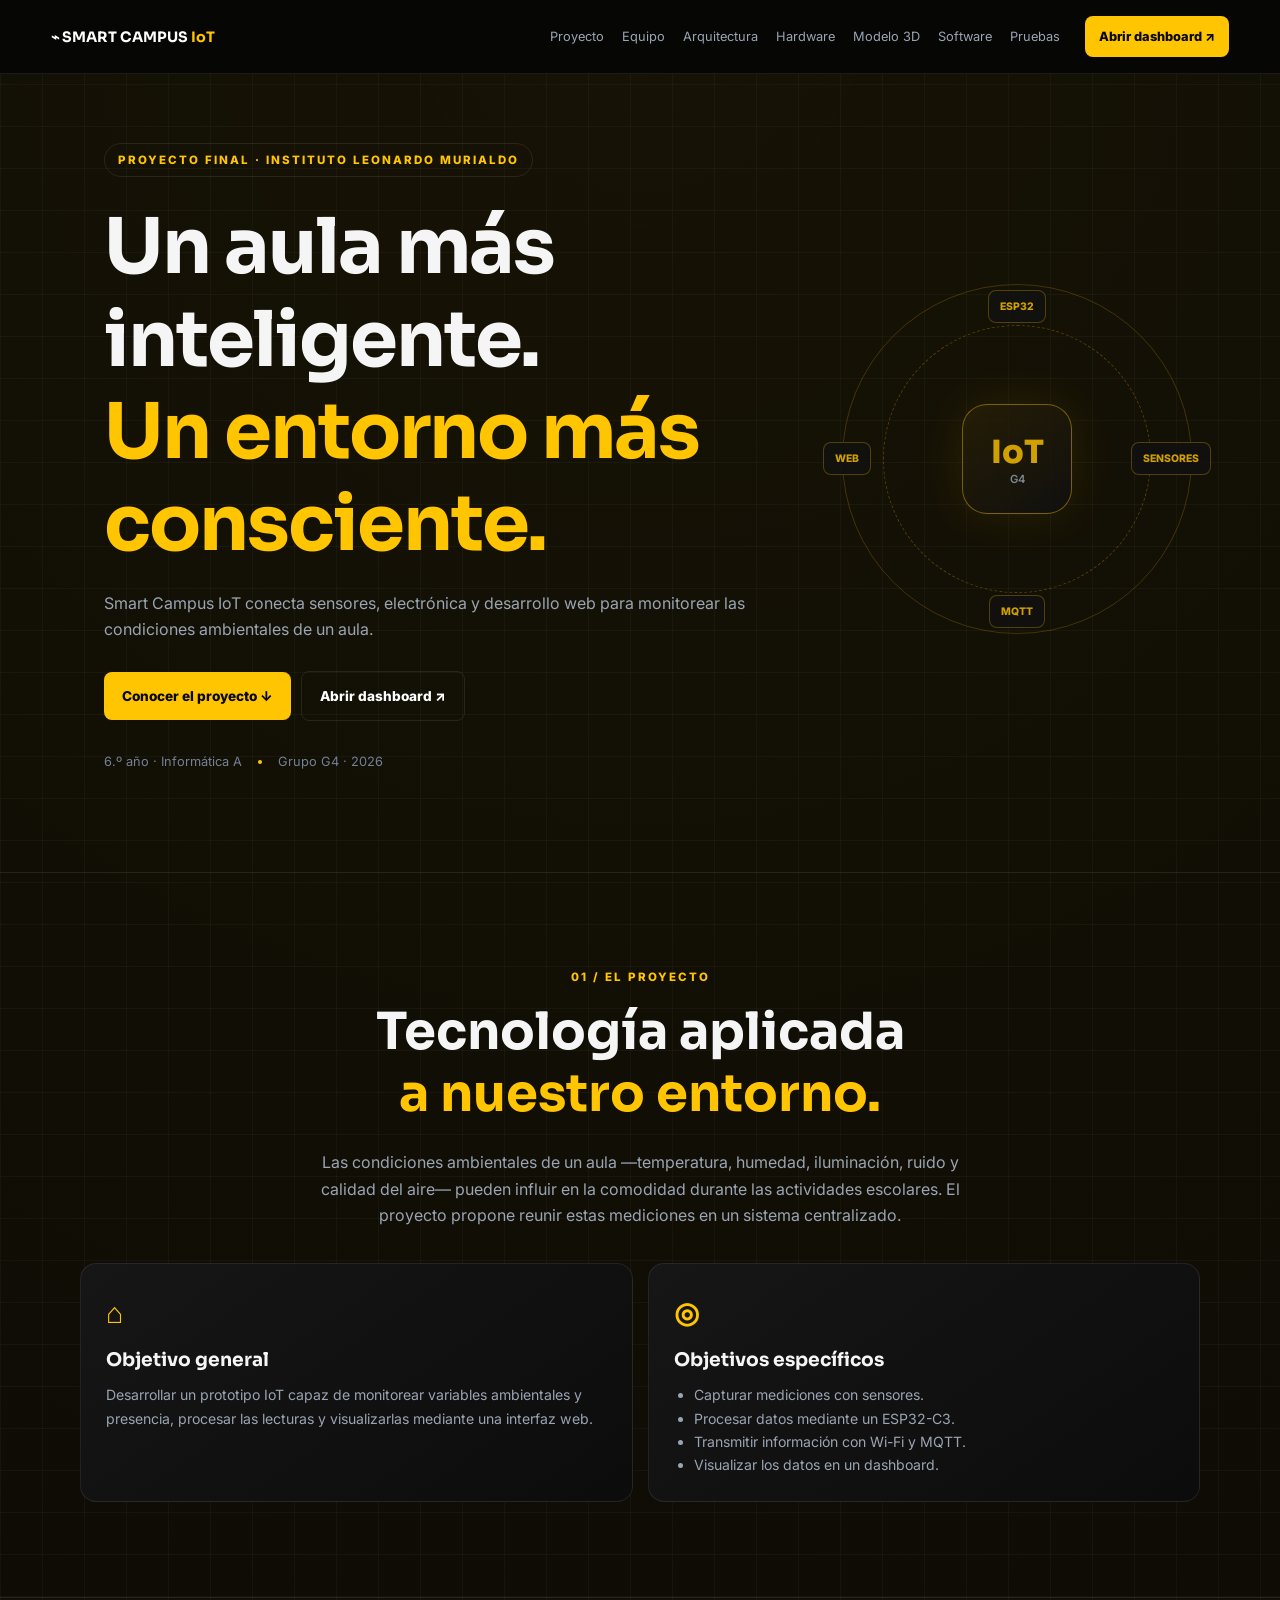
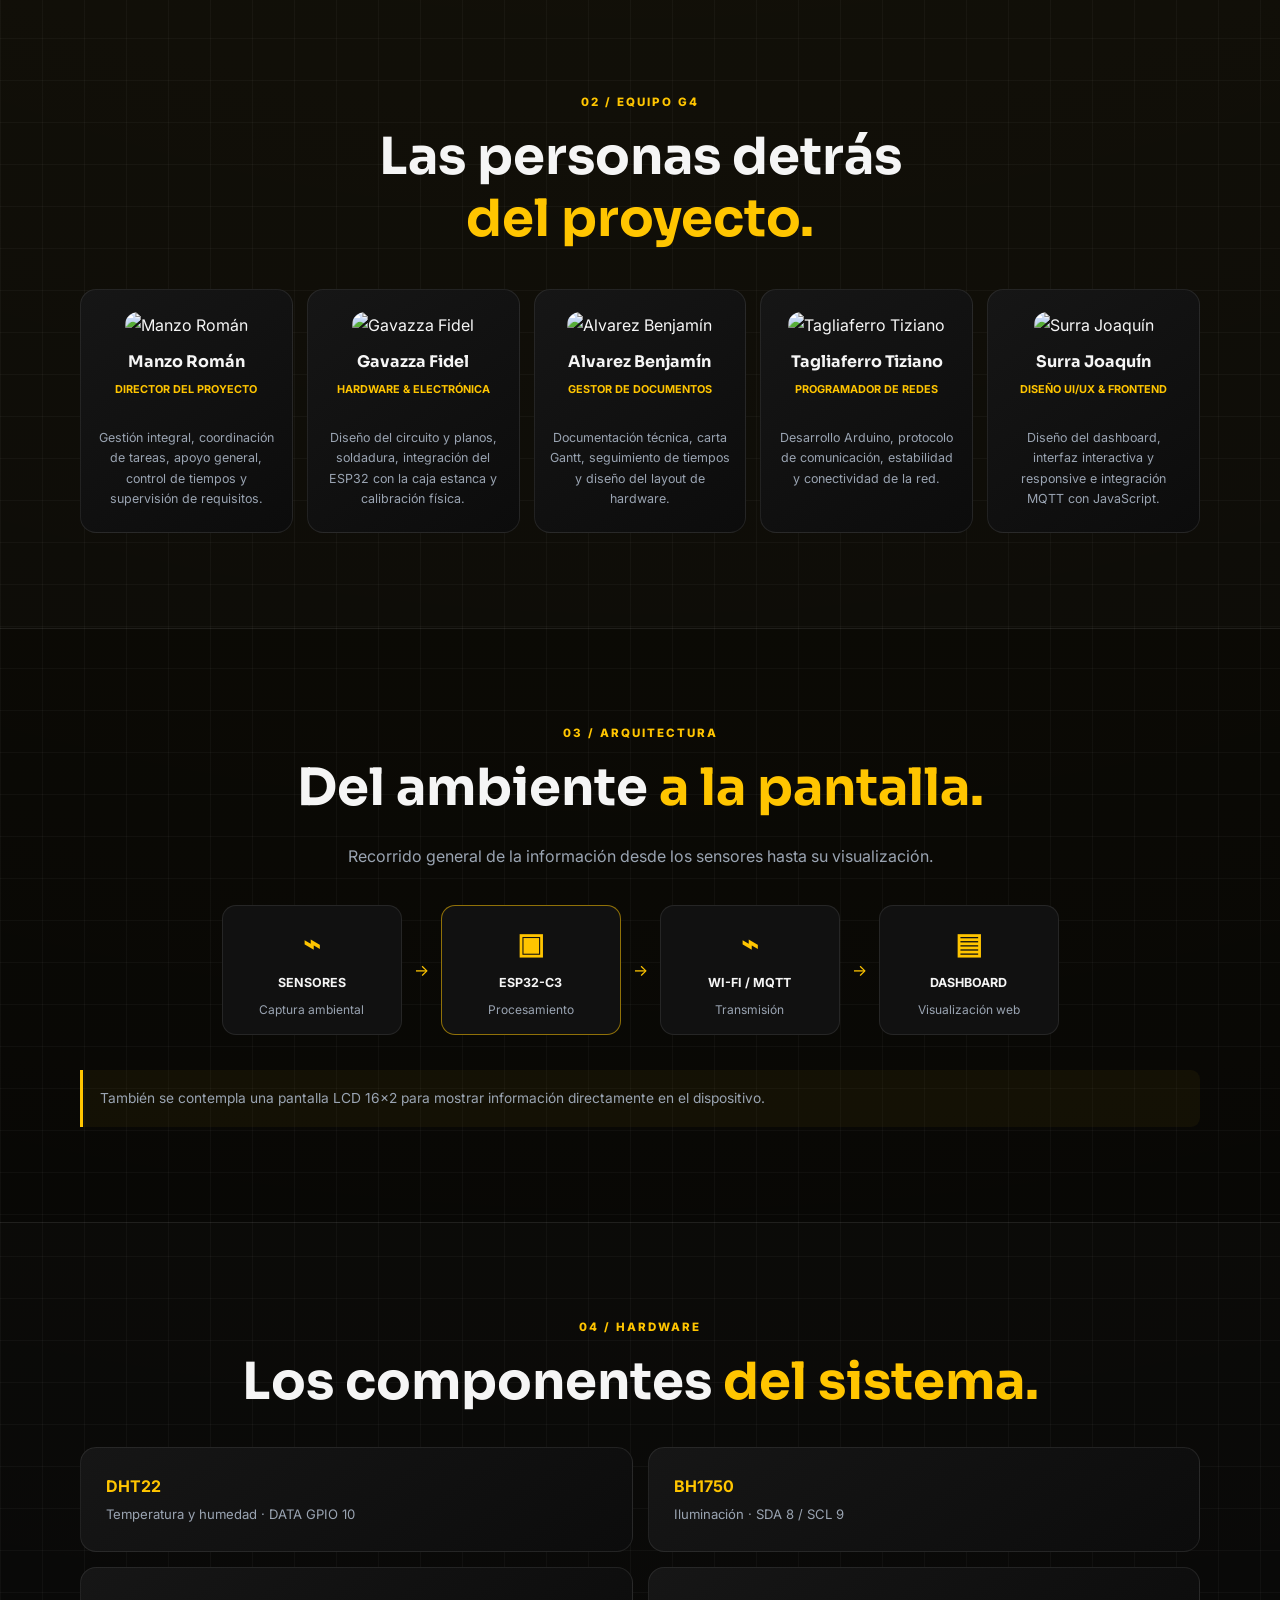
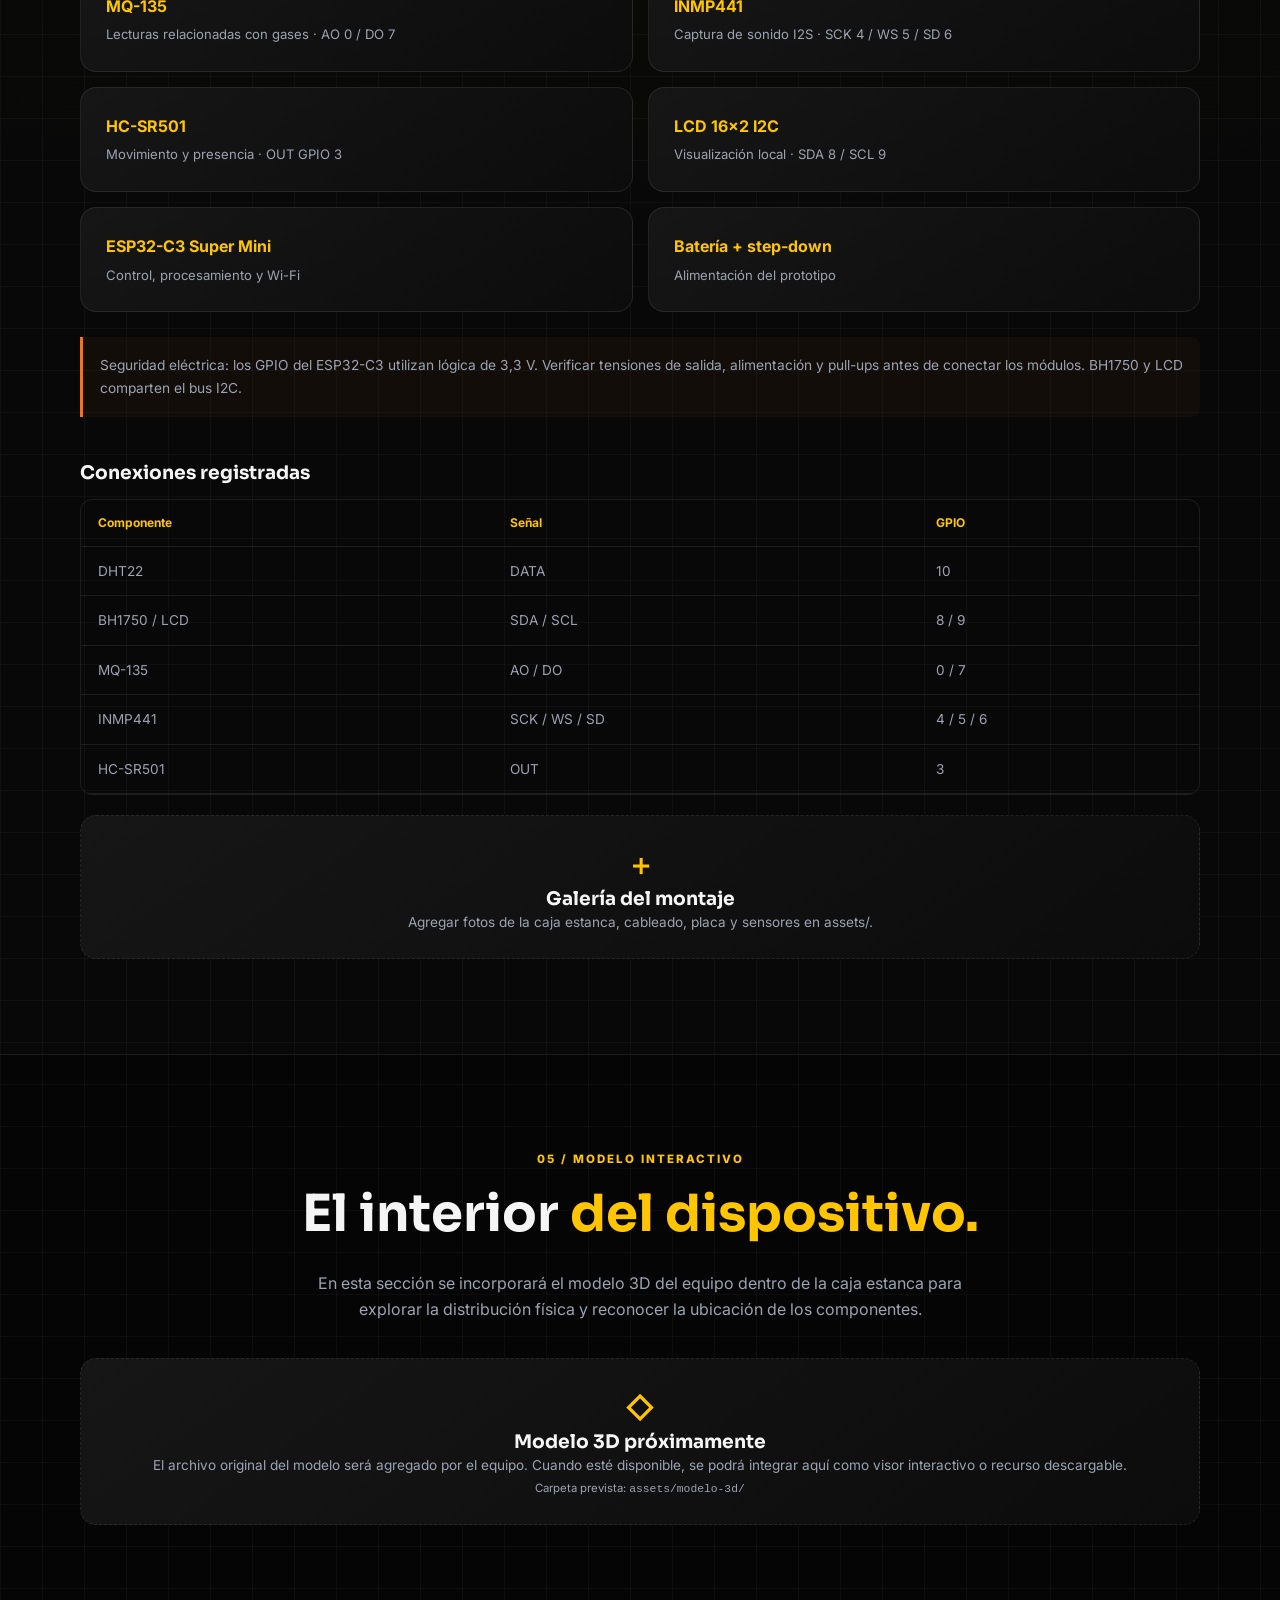
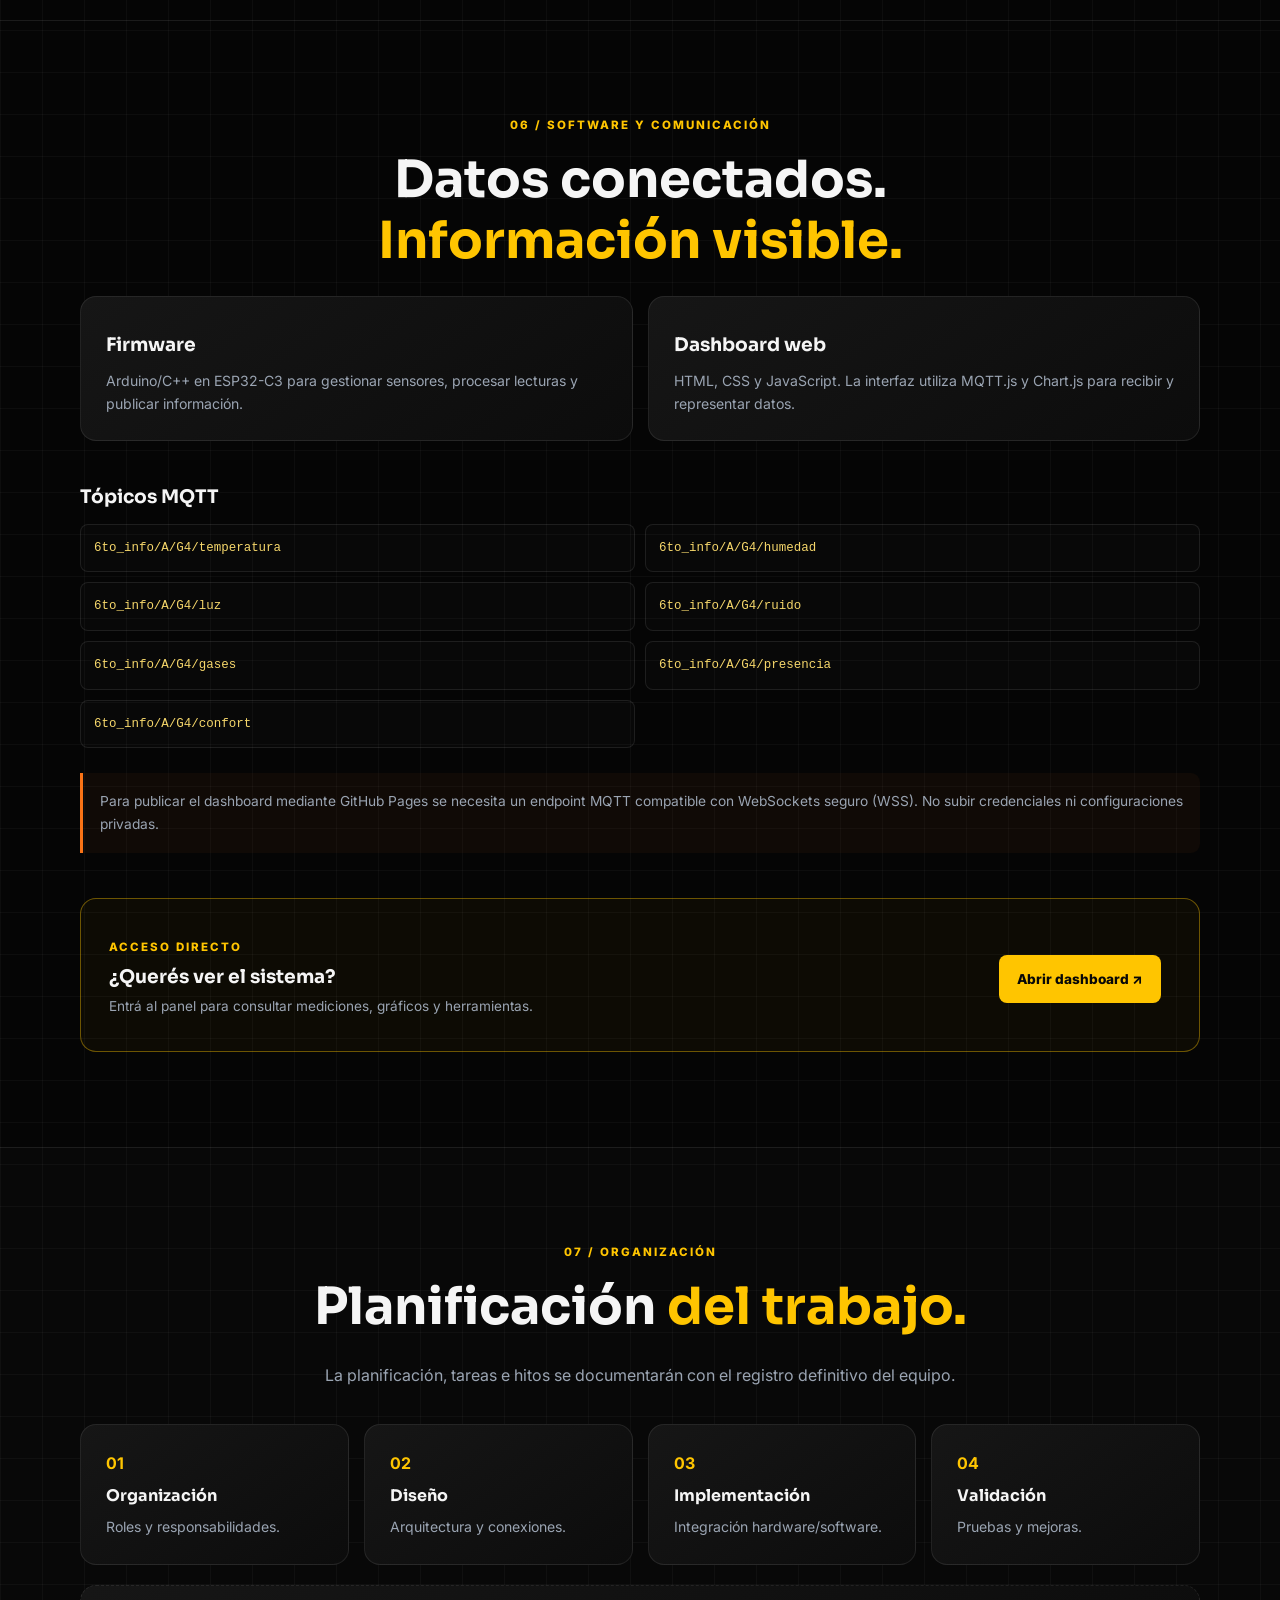
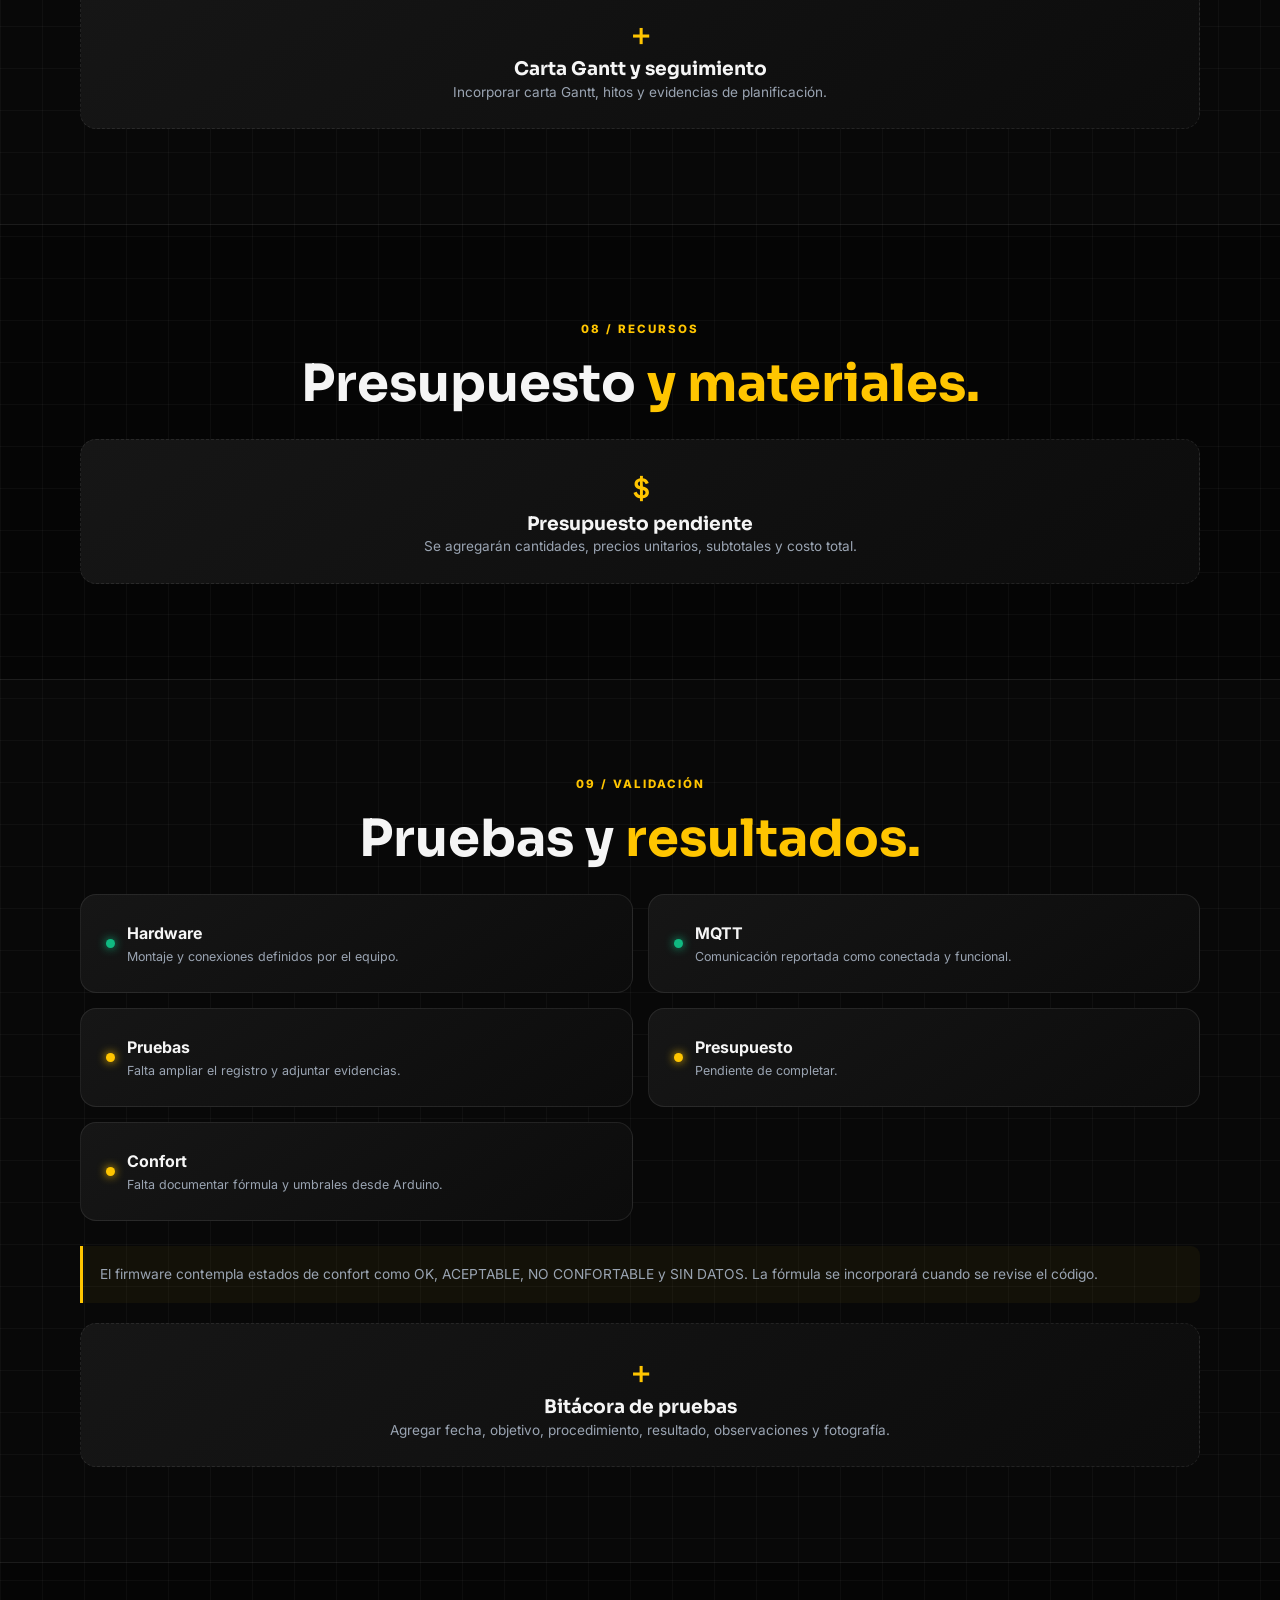
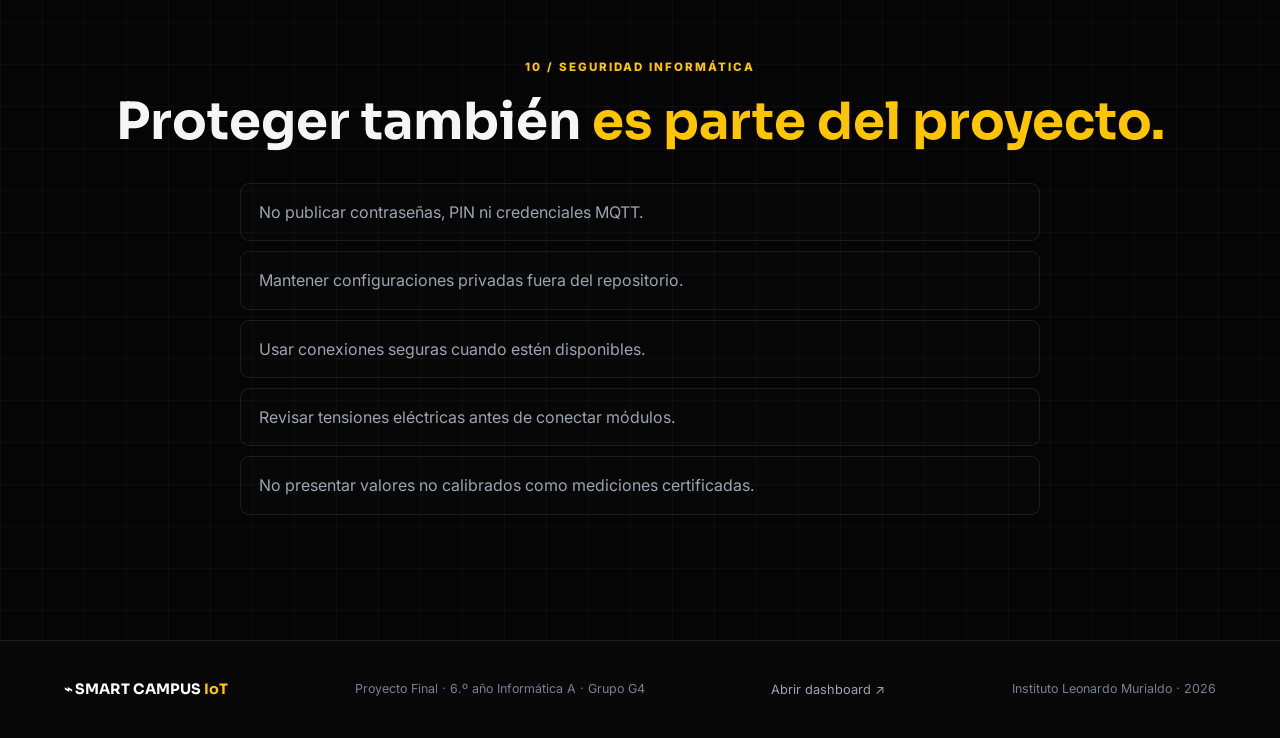
==== commit a21ac24b: "Add files via upload" ====
--- a/index.html
+++ b/index.html
@@ -1,1815 +1,28 @@
-<!DOCTYPE html>
-<html lang="es">
-<head>
-    <meta charset="UTF-8">
-    <meta name="viewport" content="width=device-width, initial-scale=1.0, maximum-scale=1.0, user-scalable=no">
-    <title>Proyecto Final 6to | Dashboard IoT MQTT</title>
-    
-    <!-- Fuentes modernas -->
-    <link rel="preconnect" href="https://fonts.googleapis.com">
-    <link rel="preconnect" href="https://fonts.gstatic.com" crossorigin>
-    <link href="https://fonts.googleapis.com/css2?family=Inter:wght@400;500;600;700&family=Sora:wght@600;700;800&display=swap" rel="stylesheet">
-    
-    <!-- Librerías Externas -->
-    <script src="https://cdn.jsdelivr.net/npm/chart.js"></script>
-    <script src="https://unpkg.com/@phosphor-icons/web"></script>
-    <script src="https://unpkg.com/mqtt/dist/mqtt.min.js"></script>
-    <!-- NUEVA LIBRERÍA: Particles.js para el fondo de nodos -->
-    <script src="https://cdn.jsdelivr.net/npm/particles.js@2.0.0/particles.min.js"></script>
-
-    <style>
-        :root {
-            /* Paleta Dark & Gold */
-            --bg: #050505;
-            --surface: rgba(17, 17, 17, 0.6);
-            --surface-2: #1a1a1a;
-            --surface-hover: #222222;
-            
-            --text: #f5f5f5;
-            --muted: #94a3b8;
-            --muted-2: #64748b;
-            
-            --accent: #FFC500; 
-            --accent-glow: rgba(255, 197, 0, 0.25);
-            
-            --green: #10b981; 
-            --red: #ef4444;   
-            --blue: #3b82f6;  
-            --orange: #f97316;
-            --purple: #a855f7;
-            
-            --border: rgba(255, 255, 255, 0.08);
-            --border-hover: rgba(255, 255, 255, 0.15);
-            
-            --radius: 16px;
-            --radius-sm: 12px;
-            
-            --font-body: 'Inter', sans-serif;
-            --font-heading: 'Sora', sans-serif;
-            
-            --transition: all 0.3s cubic-bezier(.4, 0, .2, 1);
-        }
-
-        * { margin: 0; padding: 0; box-sizing: border-box; }
-        html { scroll-behavior: smooth; }
-
-        body {
-            background-color: var(--bg); color: var(--text);
-            font-family: var(--font-body); line-height: 1.6;
-            overflow-x: hidden;
-            background-image: 
-                radial-gradient(circle at 50% 10%, rgba(255, 197, 0, 0.07) 0%, transparent 60%),
-                linear-gradient(var(--border) 1px, transparent 1px),
-                linear-gradient(90deg, var(--border) 1px, transparent 1px);
-            background-size: 100% 100%, 40px 40px, 40px 40px;
-            background-position: top center, center center, center center;
-        }
-        body.locked { overflow: hidden; }
-
-        a { text-decoration: none; color: inherit; }
-        .container { width: 100%; max-width: 1280px; margin: 0 auto; padding: 0 1.5rem; position: relative; z-index: 2; }
-
-        /* ==========================================
-           PARTICLES.JS (NUEVO FONDO)
-           ========================================== */
-        #particles-js {
-            position: fixed;
-            width: 100%;
-            height: 100%;
-            top: 0;
-            left: 0;
-            z-index: 0; /* Por detrás de todo el contenido */
-            pointer-events: none; /* Para no bloquear clics */
-        }
-
-        /* Capas aseguradas por encima de los nodos */
-        .hero, .section, .site-footer { position: relative; z-index: 2; }
-
-	/* ==========================================
-           ANIMACIÓN DE ARRANQUE (SPLASH SCREEN)
-           ========================================== */
-        #splash-screen {
-            position: fixed; top: 0; left: 0; width: 100vw; height: 100vh;
-            background: #050505; z-index: 999999; display: flex; flex-direction: column; align-items: center; justify-content: center;
-            transition: opacity 0.8s ease-out, visibility 0.8s ease-out;
-        }
-        .splash-logo-container { position: relative; width: 120px; height: 120px; display: flex; align-items: center; justify-content: center; }
-        .splash-circuit {
-            position: absolute; width: 100%; height: 100%; border: 2px solid transparent; border-radius: 20px;
-            animation: drawCircuit 1.5s cubic-bezier(0.4, 0, 0.2, 1) forwards;
-        }
-        .splash-icon {
-            font-size: 4rem; color: var(--accent); opacity: 0; transform: scale(0.5);
-            filter: drop-shadow(0 0 20px var(--accent-glow));
-            animation: popIcon 0.8s cubic-bezier(0.175, 0.885, 0.32, 1.275) 0.8s forwards;
-        }
-        .splash-text {
-            margin-top: 1.5rem; font-family: var(--font-heading); font-size: 1.2rem;
-            color: var(--text); opacity: 0; letter-spacing: 2px; text-transform: uppercase;
-            animation: fadeInText 0.5s ease 1.2s forwards;
-        }
-        @keyframes drawCircuit {
-            0% { border-color: transparent; border-top-color: var(--accent); transform: rotate(0deg); }
-            25% { border-right-color: var(--accent); }
-            50% { border-bottom-color: var(--accent); transform: rotate(180deg); }
-            75% { border-left-color: var(--accent); }
-            100% { border-color: var(--accent); transform: rotate(360deg); box-shadow: 0 0 30px var(--accent-glow) inset, 0 0 30px var(--accent-glow); }
-        }
-        @keyframes popIcon { to { opacity: 1; transform: scale(1); } }
-        @keyframes fadeInText { to { opacity: 1; transform: translateY(0); } from { transform: translateY(10px); } }
-
-        /* ==========================================
-           LOGIN MODAL Y ANIMACIÓN OTP
-           ========================================== */
-        .login-overlay {
-            position: fixed; top: 0; left: 0; right: 0; bottom: 0; 
-            width: 100%; height: 100%;
-            background: rgba(0, 0, 0, 0.85); 
-            backdrop-filter: blur(15px); -webkit-backdrop-filter: blur(15px);
-            z-index: 99999; display: flex; align-items: center; justify-content: center;
-            overflow-y: auto; padding: 1rem;
-            opacity: 1; transition: opacity 0.5s ease, visibility 0.5s ease;
-        }
-        .login-overlay.hidden { opacity: 0; visibility: hidden; pointer-events: none; }
-        
-        .login-card {
-            background: var(--surface-2); border: 1px solid var(--border);
-            padding: 2.5rem; border-radius: var(--radius); width: 100%; max-width: 420px;
-            margin: auto;
-            text-align: center; box-shadow: 0 25px 50px rgba(0,0,0,0.5);
-            transform: translateY(0); transition: transform 0.5s cubic-bezier(0.2, 0.8, 0.2, 1);
-        }
-        .login-overlay.hidden .login-card { transform: translateY(50px) scale(0.95); }
-        
-        .login-icon { font-size: 3.5rem; color: var(--accent); margin-bottom: 1rem; filter: drop-shadow(0 0 15px var(--accent-glow)); }
-        .login-title { font-family: var(--font-heading); font-size: 1.8rem; margin-bottom: 0.5rem; }
-        .login-desc { color: var(--muted); font-size: 0.95rem; margin-bottom: 2rem; }
-        
-        .login-tabs { display: flex; border-bottom: 1px solid var(--border); margin-bottom: 1.5rem; }
-        .login-tab { flex: 1; padding: 10px; background: none; border: none; color: var(--muted); cursor: pointer; font-family: var(--font-heading); font-weight: 600; border-bottom: 2px solid transparent; transition: var(--transition); -webkit-tap-highlight-color: transparent;}
-        .login-tab.active { color: var(--accent); border-bottom-color: var(--accent); }
-        
-        .login-form { display: none; flex-direction: column; gap: 1rem; align-items: center; animation: fadeIn 0.3s ease; }
-        .login-form.active { display: flex; }
-        
-        .input-group { width: 100%; }
-        
-        .otp-container { 
-            position: relative; height: 60px; width: 100%; display: flex; 
-            justify-content: center; align-items: center; gap: 8px; 
-            margin-top: 15px; margin-bottom: 15px;
-        }
-        
-        .slot {
-            position: relative; 
-            transition: all 0.5s cubic-bezier(0.34, 1.56, 0.64, 1);
-        }
-
-        .otp-box { 
-            width: 44px; height: 56px; background: var(--surface); border: 2px solid var(--border); 
-            border-radius: 10px; font-size: 1.8rem; font-weight: 700; text-align: center; color: var(--text); 
-            outline: none; font-family: 'Consolas', monospace; transition: all 0.3s ease;
-            -webkit-appearance: none; 
-        }
-        .otp-box:focus { border-color: var(--accent); box-shadow: 0 0 15px var(--accent-glow); transform: translateY(-3px); }
-        
-        .slot-1.merge { transform: translateX(110px) scale(0.5); opacity: 0; pointer-events: none; }
-        .slot-2.merge { transform: translateX(65px) scale(0.5); opacity: 0; pointer-events: none; }
-        .slot-3.merge { transform: translateX(20px) scale(0.5); opacity: 0; pointer-events: none; }
-        .slot-4.merge { transform: translateX(-20px) scale(0.5); opacity: 0; pointer-events: none; }
-        .slot-5.merge { transform: translateX(-65px) scale(0.5); opacity: 0; pointer-events: none; }
-        .slot-6.merge { transform: translateX(-110px) scale(0.5); opacity: 0; pointer-events: none; }
-        
-        .otp-success-box {
-            position: absolute; top: 50%; left: 50%; transform: translate(-50%, -50%) scale(0);
-            width: 60px; height: 60px; background: rgba(16, 185, 129, 0.1); border: 2px solid var(--green);
-            border-radius: 50%; display: flex; align-items: center; justify-content: center;
-            color: var(--green); font-size: 2.2rem; opacity: 0; transition: all 0.5s cubic-bezier(0.34, 1.56, 0.64, 1);
-            z-index: 10;
-        }
-        .otp-success-box.show { transform: translate(-50%, -50%) scale(1); opacity: 1; }
-
-        .btn-login { background: var(--accent); color: #000; font-weight: 700; padding: 12px; border: none; border-radius: 8px; cursor: pointer; transition: var(--transition); display: flex; align-items: center; justify-content: center; gap: 8px; margin-top: 10px; width: 100%; -webkit-tap-highlight-color: transparent;}
-        .btn-login:hover { background: #e5b100; box-shadow: 0 5px 15px var(--accent-glow); transform: translateY(-2px); }
-        
-        .login-error { color: var(--red); font-size: 0.85rem; display: none; margin-top: -5px; text-align: center; }
-
-        /* ==========================================
-           TOASTS Y SIDEBAR
-           ========================================== */
-        .toast-container { position: fixed; top: 90px; right: 20px; z-index: 9990; display: flex; flex-direction: column; gap: 10px; }
-        .toast { background: rgba(17,17,17,0.95); backdrop-filter: blur(10px); border-left: 4px solid var(--accent); color: var(--text); padding: 14px 20px; border-radius: 8px; box-shadow: 0 10px 30px rgba(0,0,0,0.8); font-size: 0.9rem; font-weight: 600; display: flex; align-items: center; gap: 12px; animation: slideInRight 0.4s cubic-bezier(0.2,0.8,0.2,1) forwards; max-width: 90vw; }
-        .toast i { font-size: 1.4rem; }
-        .toast.fade-out { animation: fadeOutRight 0.4s ease-in forwards; }
-        
-        @keyframes slideInRight { from { transform: translateX(120%); opacity: 0; } to { transform: translateX(0); opacity: 1; } }
-        @keyframes fadeOutRight { from { transform: translateX(0); opacity: 1; } to { transform: translateX(120%); opacity: 0; } }
-
-        .sidebar { position: fixed; top: 0; right: 0; width: 350px; height: 100vh; background: rgba(10,10,10,0.95); backdrop-filter: blur(20px); border-left: 1px solid var(--border); z-index: 2000; transform: translateX(100%); transition: transform 0.4s cubic-bezier(0.2,0.8,0.2,1); display: flex; flex-direction: column; box-shadow: -10px 0 30px rgba(0,0,0,0.8); max-width: 100vw; }
-        .sidebar.open { transform: translateX(0); }
-        .sidebar-header { padding: 1.5rem; border-bottom: 1px solid var(--border); display: flex; justify-content: space-between; align-items: center; }
-        .sidebar-header h3 { font-family: var(--font-heading); font-size: 1.2rem; display: flex; align-items: center; gap: 8px;}
-        .sidebar-header h3 i { color: var(--accent); }
-        .sidebar-actions { display: flex; gap: 15px; }
-        .sidebar-actions button { background: none; border: none; color: var(--muted); font-size: 1.4rem; cursor: pointer; transition: var(--transition); }
-        .sidebar-actions button:hover { color: var(--text); }
-        .sidebar-actions .btn-trash:hover { color: var(--red); }
-        .sidebar-content { padding: 1.5rem; overflow-y: auto; flex: 1; display: flex; flex-direction: column; gap: 1rem; }
-        .log-item { background: var(--surface-2); border: 1px solid var(--border); border-radius: 8px; padding: 12px; border-left: 4px solid var(--accent); animation: fadeIn 0.3s ease; }
-        .log-header { display: flex; justify-content: space-between; align-items: center; margin-bottom: 6px; font-size: 0.8rem; color: var(--muted); }
-        .log-theme { font-weight: 600; text-transform: uppercase; letter-spacing: 1px; }
-        .log-empty { text-align: center; color: var(--muted-2); margin-top: 2rem; font-size: 0.9rem;}
-        .sidebar-overlay { position: fixed; top: 0; left: 0; right: 0; bottom: 0; width: 100%; height: 100%; background: rgba(0,0,0,0.5); z-index: 1999; opacity: 0; visibility: hidden; transition: var(--transition); backdrop-filter: blur(2px); }
-        .sidebar-overlay.show { opacity: 1; visibility: visible; }
-
-        /* ==========================================
-           ANIMACIONES GLOBALES
-           ========================================== */
-        @keyframes fadeUp { from { opacity: 0; transform: translateY(40px); } to { opacity: 1; transform: translateY(0); } }
-        @keyframes fadeIn { from { opacity: 0; } to { opacity: 1; } }
-        @keyframes shimmer { 0% { background-position: -200% 0; } 100% { background-position: 200% 0; } }
-        @keyframes iconPulse { 0% { transform: scale(1); } 50% { transform: scale(1.4); color: var(--accent); text-shadow: 0 0 10px var(--accent-glow); } 100% { transform: scale(1); } }
-        
-        .pulse-anim { animation: iconPulse 0.4s ease-out; }
-        .animate-up { opacity: 0; animation: fadeUp 0.8s cubic-bezier(0.2,0.8,0.2,1) forwards; }
-        .delay-1 { animation-delay: 0.1s; } .delay-2 { animation-delay: 0.2s; } .delay-3 { animation-delay: 0.3s; }
-        .reveal { opacity: 0; transform: translateY(30px) scale(0.98); transition: all 0.8s cubic-bezier(0.2,0.8,0.2,1); }
-        .reveal.active { opacity: 1; transform: translateY(0) scale(1); }
-        
-        .skeleton { background: linear-gradient(90deg, var(--surface-2) 25%, var(--border-hover) 50%, var(--surface-2) 75%); background-size: 200% 100%; animation: shimmer 1.5s infinite linear; border-radius: 8px; color: transparent !important; min-width: 80px; display: inline-block; }
-
-        /* ==========================================
-           INTERFAZ PRINCIPAL Y NAVEGACIÓN
-           ========================================== */
-        .site-header { position: fixed; top: 0; left: 0; right: 0; height: 75px; background: rgba(5,5,5,0.85); backdrop-filter: blur(16px); border-bottom: 1px solid var(--border); z-index: 1000; display: flex; align-items: center; opacity: 0; animation: fadeIn 1s ease-out forwards; }
-        .header-inner { display: flex; justify-content: space-between; align-items: center; width: 100%; }
-        .brand { display: flex; align-items: center; justify-content: center; transition: var(--transition); }
-        .brand:hover { transform: scale(1.1); }
-        .brand i { color: var(--accent); font-size: 2.2rem; }
-        
-        .nav-links { display: flex; gap: 1.5rem; align-items: center; }
-        
-        .nav-link { position: relative; color: var(--muted); font-weight: 500; font-size: 0.95rem; transition: var(--transition); display: flex; align-items: center; gap: 6px; padding-bottom: 4px; text-decoration: none;}
-        .nav-link:hover { color: var(--text); }
-        .nav-link::after { content: ''; position: absolute; bottom: 0; left: 0; width: 0%; height: 2px; background: var(--accent); transition: width 0.3s ease; }
-        .nav-link.active { color: var(--text); }
-        .nav-link.active::after { width: 100%; }
-        
-        .btn-header { background: var(--accent); color: #000; padding: 0.6rem 1.4rem; border-radius: 8px; font-weight: 700; font-size: 0.9rem; transition: var(--transition); box-shadow: 0 4px 15px var(--accent-glow); cursor: pointer; display: flex; align-items: center; justify-content: center; border: none; text-decoration: none; gap: 6px; -webkit-tap-highlight-color: transparent;}
-        .btn-header:hover { background: #e5b100; transform: translateY(-3px); box-shadow: 0 6px 20px var(--accent-glow); }
-        
-        .btn-logout { background: var(--surface-2); color: var(--red); border: 1px solid var(--red); box-shadow: none; padding: 0.6rem; }
-        .btn-logout:hover { background: var(--red); color: #000; box-shadow: 0 4px 15px rgba(239, 68, 68, 0.4); }
-
-        .btn-menu { padding: 0.5rem; font-size: 1.3rem; } 
-        .reloj-digital { font-family: 'Consolas', monospace; color: var(--accent); background: rgba(255,197,0,0.05); padding: 4px 10px; border-radius: 6px; border: 1px solid rgba(255,197,0,0.2); font-size: 0.9rem; letter-spacing: 1px; }
-
-        .hero { min-height: 100vh; display: flex; align-items: center; justify-content: center; padding-top: 75px; position: relative; }
-        .hero-inner { display: flex; flex-direction: column; align-items: center; text-align: center; max-width: 900px; margin: 0 auto; }
-        .hero-badge { display: inline-flex; align-items: center; gap: 8px; border: 1px solid var(--border); border-radius: 50px; padding: 6px 16px; font-size: 0.85rem; color: var(--muted); margin-bottom: 2rem; background: rgba(255,255,255,0.03); backdrop-filter: blur(4px); transition: var(--transition); }
-        .hero-badge:hover { border-color: var(--accent); background: rgba(255,197,0,0.05); }
-        .badge-dot { width: 8px; height: 8px; background: var(--accent); border-radius: 50%; box-shadow: 0 0 10px var(--accent); }
-        .hero-title { font-family: var(--font-heading); font-size: clamp(2.5rem, 6vw, 5rem); line-height: 1.1; font-weight: 800; margin-bottom: 1.5rem; letter-spacing: -1px; }
-        .hero-title .line-1 { display: block; }
-        .hero-title .line-2 { display: block; color: var(--accent); }
-        .hero-desc { font-size: clamp(1rem, 3vw, 1.15rem); color: var(--muted); margin-bottom: 3rem; max-width: 800px; }
-        .hero-desc strong { color: var(--text); }
-        .hero-desc .gold-text { color: var(--accent); font-weight: 600; }
-        
-        .team-members { margin-bottom: 3rem; width: 100%; }
-        .team-title { font-family: var(--font-heading); font-size: 0.85rem; color: var(--muted-2); text-transform: uppercase; letter-spacing: 1.5px; margin-bottom: 1rem; }
-        .team-list { display: flex; flex-wrap: wrap; justify-content: center; gap: 12px; }
-        .team-member { background: var(--surface-2); border: 1px solid var(--border); padding: 8px 14px; border-radius: 8px; font-size: 0.85rem; color: var(--text); display: flex; align-items: center; gap: 8px; transition: var(--transition); cursor: default; }
-        .team-member:hover { border-color: var(--accent); background: rgba(255,197,0,0.05); transform: translateY(-3px); box-shadow: 0 5px 15px rgba(0,0,0,0.3); }
-        .team-member i { color: var(--muted-2); font-size: 1.1rem; transition: var(--transition); }
-        .team-member:hover i { color: var(--accent); }
-        
-        .btn-primary { display: inline-flex; align-items: center; justify-content: center; background: var(--accent); color: #000; padding: 1rem 2.5rem; border-radius: 8px; font-weight: 700; font-size: 1rem; box-shadow: 0 0 20px var(--accent-glow); transition: var(--transition); cursor: pointer; text-decoration: none; border: none;}
-        .btn-primary:hover { background: #e5b100; box-shadow: 0 0 35px var(--accent-glow); transform: translateY(-4px); }
-        .btn-primary i { transition: transform 0.3s ease; margin-right: 8px;}
-        .btn-primary:hover i { transform: translateY(3px); } 
-
-        .section { padding: 6rem 0; border-top: 1px solid var(--border); background: transparent; position: relative; }
-        .section-header { text-align: center; margin-bottom: 4rem; }
-        .section-overline { color: var(--accent); text-transform: uppercase; font-weight: 700; font-size: 0.85rem; letter-spacing: 2px; margin-bottom: 0.5rem; display: block; }
-        .section-title { font-family: var(--font-heading); font-size: clamp(1.8rem, 4vw, 2.5rem); font-weight: 800; }
-
-        /* DASHBOARD TOOLS Y SWITCH */
-        .dashboard-tools-bar { display: flex; justify-content: space-between; align-items: flex-end; margin-bottom: 2rem; flex-wrap: wrap; gap: 1rem; }
-        .tools-left { display: flex; flex-direction: column; gap: 0.5rem; }
-        .sys-info { font-family: 'Consolas', monospace; font-size: 0.85rem; color: var(--muted-2); display: flex; flex-wrap: wrap; gap: 1.5rem; }
-        .sys-info span { display: flex; align-items: center; gap: 4px; }
-        .sys-info i { color: var(--accent); }
-
-        .tools-right { display: flex; align-items: center; gap: 0.8rem; flex-wrap: wrap;}
-        
-        /* Toggle Switch */
-        .admin-controls { display: none; align-items: center; gap: 10px; background: var(--surface-2); padding: 6px 12px; border-radius: 50px; border: 1px solid var(--border); }
-        .switch-label { font-size: 0.85rem; font-weight: 600; color: var(--muted); transition: var(--transition); }
-        .switch-label.active { color: var(--accent); }
-        .toggle-switch { position: relative; width: 44px; height: 24px; }
-        .toggle-switch input { opacity: 0; width: 0; height: 0; }
-        .slider { position: absolute; cursor: pointer; top: 0; left: 0; right: 0; bottom: 0; background-color: #333; transition: .4s; border-radius: 34px; border: 1px solid var(--border); }
-        .slider:before { position: absolute; content: ""; height: 16px; width: 16px; left: 3px; bottom: 3px; background-color: var(--text); transition: .4s; border-radius: 50%; }
-        input:checked + .slider { background-color: var(--green); border-color: var(--green); }
-        input:checked + .slider:before { transform: translateX(20px); background-color: #000; }
-
-        .status-pill { display: inline-flex; align-items: center; gap: 8px; background: var(--surface-2); border: 1px solid var(--border); padding: 8px 16px; border-radius: 50px; font-size: 0.85rem; font-weight: 600; transition: var(--transition); }
-        .status-pill.sim { color: var(--accent); border-color: rgba(255, 197, 0, 0.3); background: rgba(255, 197, 0, 0.05); }
-        .status-pill.online { color: var(--green); border-color: rgba(16, 185, 129, 0.3); background: rgba(16, 185, 129, 0.05); }
-        .status-pill.error { color: var(--red); border-color: rgba(239, 68, 68, 0.3); background: rgba(239, 68, 68, 0.05); }
-        .status-dot { width: 8px; height: 8px; border-radius: 50%; }
-        .status-pill.sim .status-dot { background: var(--accent); box-shadow: 0 0 8px var(--accent); animation: pulse 2s infinite; }
-        .status-pill.online .status-dot { background: var(--green); box-shadow: 0 0 8px var(--green); animation: pulse 2s infinite; }
-        .status-pill.error .status-dot { background: var(--red); box-shadow: 0 0 8px var(--red); animation: pulse 1s infinite; }
-
-        .btn-tool { background: var(--surface-2); border: 1px solid var(--border); color: var(--muted); padding: 8px 12px; border-radius: 8px; cursor: pointer; font-size: 0.9rem; font-weight: 500; font-family: var(--font-body); transition: var(--transition); display: flex; align-items: center; gap: 6px; -webkit-tap-highlight-color: transparent;}
-        .btn-tool:hover { background: var(--surface-hover); color: var(--text); border-color: var(--accent); }
-        .btn-tool.btn-reset:hover { border-color: var(--red); color: var(--red); }
-        .btn-tool.muted i { color: var(--orange); }
-
-        /* ARREGLO DE SALTO DE TARJETA */
-        .cards-grid { display: grid; grid-template-columns: repeat(auto-fit, minmax(220px, 1fr)); gap: 1.5rem; margin-bottom: 3rem; }
-        .sensor-card { background: var(--surface); border: 1px solid var(--border); border-radius: var(--radius); padding: 1.5rem; transition: all 0.4s cubic-bezier(0.2, 0.8, 0.2, 1); position: relative; overflow: hidden; display: flex; flex-direction: column; justify-content: space-between; min-height: 165px; backdrop-filter: blur(10px); -webkit-backdrop-filter: blur(10px); }
-        .sensor-card::before { content: ''; position: absolute; top: 0; left: 0; right: 0; height: 100%; background: radial-gradient(circle at 50% 0%, rgba(255,255,255,0.03), transparent 70%); opacity: 0; transition: var(--transition); pointer-events: none; }
-        .sensor-card:hover { border-color: var(--border-hover); background: var(--surface-hover); transform: translateY(-5px); box-shadow: 0 15px 30px rgba(0,0,0,0.4); }
-        .sensor-card:hover::before { opacity: 1; }
-        .sensor-card.critical { border-color: var(--red); background: rgba(239, 68, 68, 0.02); }
-        .sensor-card.critical .card-header i { color: var(--red) !important; }
-        
-        /* NUEVA CLASE PARA LA TARJETA DE CONFORT EXPANDIDA (Gráfico Radar) */
-        @media (min-width: 768px) {
-            .span-2 { grid-column: span 2; }
-        }
-
-        .card-header { display: flex; justify-content: space-between; align-items: center; color: var(--muted); margin-bottom: 1.2rem; font-size: 0.95rem; font-weight: 500; }
-        .card-header i { font-size: 1.5rem; transition: transform 0.3s ease; }
-        .sensor-card:hover .card-header i { transform: scale(1.1); }
-        .value-wrapper { display: flex; align-items: baseline; gap: 0.2rem; margin-bottom: 0.2rem;}
-        .value { font-family: var(--font-heading); font-size: 3rem; font-weight: 700; letter-spacing: -1px; display: inline-block; }
-        .unit { font-size: 1.2rem; color: var(--muted-2); }
-        .min-max-info { font-size: 0.75rem; color: var(--muted-2); display: flex; justify-content: space-between; border-top: 1px solid var(--border); padding-top: 0.8rem; margin-top: 0.5rem; }
-        .min-max-info span strong { color: var(--muted); font-weight: 600; font-family: 'Consolas', monospace;}
-        .card-progress-bar { width: 100%; height: 4px; background: var(--surface-2); border-radius: 4px; margin-top: 0.5rem; overflow: hidden; }
-        .progress-fill { height: 100%; background: var(--muted); width: 0%; border-radius: 4px; transition: width 0.8s cubic-bezier(0.4, 0, 0.2, 1), background-color 0.5s ease; }
-        .status-text { font-size: 1.3rem; font-weight: 600; display: inline-block; }
-        .status-text.active { color: var(--green); }
-        .status-text.inactive { color: var(--muted-2); }
-
-        .chart-container { background: var(--surface); border: 1px solid var(--border); border-radius: var(--radius); padding: 1.5rem; transition: var(--transition); margin-top: 2rem; width: 100%;}
-        .chart-container:hover { border-color: var(--border-hover); box-shadow: 0 15px 30px rgba(0,0,0,0.3); }
-        .chart-header { margin-bottom: 1.5rem; display: flex; justify-content: space-between; align-items: flex-end; flex-wrap: wrap;}
-        .chart-header h3 { font-family: var(--font-heading); font-size: 1.2rem; margin-bottom: 0.25rem; }
-        .chart-header p { color: var(--muted); font-size: 0.9rem; }
-
-        /* ==========================================
-           SECCIÓN EQUIPO G4
-           ========================================== */
-        .team-grid {
-            display: grid;
-            grid-template-columns: repeat(auto-fit, minmax(200px, 1fr));
-            gap: 1.5rem;
-            margin-top: 2rem;
-        }
-        .team-card {
-            background: var(--surface);
-            border: 1px solid var(--border);
-            border-radius: var(--radius);
-            padding: 2rem 1.5rem;
-            text-align: center;
-            transition: all 0.4s cubic-bezier(0.2, 0.8, 0.2, 1);
-            display: flex;
-            flex-direction: column;
-            align-items: center;
-	    backdrop-filter: blur(10px); 
-            -webkit-backdrop-filter: blur(10px);
-        }
-        .team-card:hover {
-            border-color: var(--accent);
-            transform: translateY(-5px);
-            box-shadow: 0 15px 30px rgba(0,0,0,0.4);
-            background: var(--surface-hover);
-        }
-        .team-img-placeholder {
-            width: 100px;
-            height: 100px;
-            background: var(--surface-2);
-            border: 2px dashed var(--muted-2);
-            border-radius: var(--radius-sm);
-            margin-bottom: 1.5rem;
-            display: flex;
-            align-items: center;
-            justify-content: center;
-            color: var(--muted-2);
-            font-size: 2rem;
-            transition: var(--transition);
-        }
-        .team-card:hover .team-img-placeholder {
-            border-color: var(--accent);
-            color: var(--accent);
-        }
-        .team-name {
-            font-family: var(--font-heading);
-            font-size: 1.1rem;
-            color: var(--text);
-            margin-bottom: 0.5rem;
-        }
-        .team-role {
-            font-size: 0.85rem;
-            color: var(--accent);
-            font-weight: 600;
-            text-transform: uppercase;
-            letter-spacing: 1px;
-            margin-bottom: 1rem;
-        }
-        .team-desc {
-            font-size: 0.9rem;
-            color: var(--muted);
-            line-height: 1.5;
-        }
-
-        .site-footer { text-align: center; padding: 3rem 0; border-top: 1px solid var(--border); background: var(--surface); color: var(--muted-2); font-size: 0.9rem; margin-top: 4rem;}
-
-        /* BOTÓN SUBIR PERFECTO, SIEMPRE VISIBLE AL BAJAR */
-        .scroll-top-btn {
-            position: fixed; bottom: 25px; right: 25px; background: var(--surface-2); color: var(--text);
-            width: 45px; height: 45px; border-radius: 50%; 
-            display: flex; align-items: center; justify-content: center;
-            font-size: 1.4rem; border: 1px solid var(--border); cursor: pointer; opacity: 0; visibility: hidden;
-            transform: translateY(20px); transition: all 0.4s cubic-bezier(0.2, 0.8, 0.2, 1); z-index: 999999; box-shadow: 0 5px 15px rgba(0,0,0,0.5);
-            text-decoration: none;
-        }
-        .scroll-top-btn.show { opacity: 1; visibility: visible; transform: translateY(0); }
-        .scroll-top-btn:hover { background: var(--accent); color: #000; border-color: var(--accent); transform: translateY(-5px); box-shadow: 0 8px 25px var(--accent-glow); }
-
-        /* ==========================================
-           RESPONSIVE MOBILE 📱
-           ========================================== */
-        @media (max-width: 768px) {
-            .nav-links .nav-link { display: none; }
-            .reloj-digital { display: none; }
-            .hero-title { font-size: 2.5rem; }
-            .hero { padding-top: 90px; min-height: auto; padding-bottom: 4rem;}
-            .cards-grid { grid-template-columns: 1fr; }
-            .dashboard-tools-bar { flex-direction: column; align-items: flex-start; }
-            .tools-right { width: 100%; justify-content: space-between; }
-            .btn-tool span { display: none; } 
-            .admin-controls { width: 100%; justify-content: space-between; margin-bottom: 10px;}
-            .chart-container { padding: 1rem; }
-            .login-card { padding: 1.5rem; width: 92%; }
-            .team-grid { grid-template-columns: 1fr; } 
-        }
-
-        /* Ajuste matemático de la OTP Deck para celulares pequeños */
-        @media (max-width: 400px) {
-            .otp-container { gap: 4px; }
-            .otp-box { width: 38px; height: 50px; font-size: 1.5rem; }
-            .otp-success-box { width: 48px; height: 48px; font-size: 1.6rem; }
-            .slot-1.merge { transform: translateX(90px) scale(0.5); }
-            .slot-2.merge { transform: translateX(54px) scale(0.5); }
-            .slot-3.merge { transform: translateX(18px) scale(0.5); }
-            .slot-4.merge { transform: translateX(-18px) scale(0.5); }
-            .slot-5.merge { transform: translateX(-54px) scale(0.5); }
-            .slot-6.merge { transform: translateX(-90px) scale(0.5); }
-        }
-	/* ==========================================
-       	   PROFUNDIDAD 3D PARA TARJETAS
-       	   ========================================== */
-    	.sensor-card, .team-card {
-        	transform-style: preserve-3d;
-    }
-    .card-header, .value-wrapper, .card-progress-bar, .min-max-info,
-    .team-img-placeholder, .team-name, .team-role, .team-desc {
-        transform: translateZ(25px); /* Hace que los elementos floten hacia adelante */
-    }
-
-	/* ==========================================
-           INDICADORES DE TENDENCIA
-           ========================================== */
-    .trend-indicator { font-size: 0.85rem; display: inline-flex; align-items: center; gap: 4px; font-weight: 600; opacity: 0; transition: opacity 0.3s; margin-top: 2px; }
-    .trend-up { color: var(--red); }
-    .trend-down { color: var(--green); }
-
-
-	/* ==========================================
-           BOTÓN DE MAIL PARA CADA INTEGRANTE
-           ========================================== */
-        .btn-email {
-            display: inline-flex;
-            align-items: center;
-            justify-content: center;
-            gap: 6px;
-            margin-top: auto;
-            background: var(--surface-2);
-            color: var(--accent);
-            border: 1px solid var(--border);
-            padding: 8px 16px;
-            border-radius: 8px;
-            font-size: 0.85rem;
-            font-weight: 600;
-            transition: var(--transition);
-            text-decoration: none;
-            -webkit-tap-highlight-color: transparent;
-        }
-        .btn-email:hover {
-            background: var(--accent);
-            color: #000;
-            border-color: var(--accent);
-            transform: translateY(-2px);
-            box-shadow: 0 4px 12px var(--accent-glow);
-        }
-
-</style>	
-
-    </style>
-</head>
-<body class="locked">
-
-    <!-- CONTENEDOR DE LA RED DE NODOS (PARTICLES.JS) -->
-    <div id="particles-js"></div>
-
-	<!-- =======================================================
-         PANTALLA DE SPLASH INICIAL + SCRIPT BLINDADO DE OCULTAMIENTO
-         ======================================================= -->
-    <div id="splash-screen">
-        <div class="splash-logo-container">
-            <div class="splash-circuit"></div>
-            <i class="ph-fill ph-cpu splash-icon"></i>
-        </div>
-        <div class="splash-text">Dashboard G4</div>
-    </div>
-    
-    <script>
-        // BLINDAJE ABSOLUTO: Asegura que la pantalla de carga desaparezca
-        // sin importar si fallan las librerías o si el internet es lento.
-        window.addEventListener('load', function() {
-            setTimeout(function() {
-                var splash = document.getElementById('splash-screen');
-                if (splash) {
-                    splash.style.opacity = '0';
-                    setTimeout(function() { splash.style.display = 'none'; }, 800);
-                }
-            }, 2500);
-        });
-        
-        // Timeout de respaldo por si el evento 'load' se queda colgado
-        setTimeout(function() {
-            var splash = document.getElementById('splash-screen');
-            if (splash && splash.style.display !== 'none') {
-                splash.style.opacity = '0';
-                setTimeout(function() { splash.style.display = 'none'; }, 800);
-            }
-        }, 4000);
-    </script>
-
-    <!-- ==========================================
-         PANTALLA DE LOGIN Y ROLES
-         ========================================== -->
-    <div class="login-overlay" id="login-overlay">
-        <div class="login-card">
-            <i class="ph-fill ph-shield-check login-icon"></i>
-            <h2 class="login-title">Acceso al Sistema</h2>
-            <p class="login-desc">Seleccioná tu rol para continuar</p>
-            
-            <div class="login-tabs">
-                <button class="login-tab active" onclick="switchLoginTab('guest')">Invitado</button>
-                <button class="login-tab" onclick="switchLoginTab('admin')">Admin</button>
-            </div>
-            
-            <!-- Formulario Invitado -->
-            <div class="login-form active" id="form-guest">
-                <p style="font-size: 0.9rem; color: var(--muted); text-align: center; margin-bottom: 10px;">
-                    El modo invitado genera <span style="color: var(--accent); font-weight: bold;">datos aleatorios</span>. <br>Ideal para visualizar la interfaz sin afectar los sensores reales.
-                </p>
-                <button class="btn-login" onclick="loginAsGuest()">Entrar a la Demostración <i class="ph-bold ph-arrow-right"></i></button>
-            </div>
-            
-            <!-- Formulario Admin con OTP Deck -->
-            <div class="login-form" id="form-admin">
-                <p style="font-size: 0.9rem; color: var(--muted); text-align: center; margin-bottom: 5px;">
-                    Ingresá el PIN de 6 dígitos para acceder al control del Broker MQTT.
-                </p>
-                
-                <div class="otp-container" id="otp-container">
-                    <div class="slot slot-1"><input type="password" maxlength="1" class="otp-box" inputmode="numeric" pattern="[0-9]*" autocomplete="one-time-code" onkeyup="manejarOTP(this, event, 0)"></div>
-                    <div class="slot slot-2"><input type="password" maxlength="1" class="otp-box" inputmode="numeric" pattern="[0-9]*" autocomplete="one-time-code" onkeyup="manejarOTP(this, event, 1)"></div>
-                    <div class="slot slot-3"><input type="password" maxlength="1" class="otp-box" inputmode="numeric" pattern="[0-9]*" autocomplete="one-time-code" onkeyup="manejarOTP(this, event, 2)"></div>
-                    <div class="slot slot-4"><input type="password" maxlength="1" class="otp-box" inputmode="numeric" pattern="[0-9]*" autocomplete="one-time-code" onkeyup="manejarOTP(this, event, 3)"></div>
-                    <div class="slot slot-5"><input type="password" maxlength="1" class="otp-box" inputmode="numeric" pattern="[0-9]*" autocomplete="one-time-code" onkeyup="manejarOTP(this, event, 4)"></div>
-                    <div class="slot slot-6"><input type="password" maxlength="1" class="otp-box" inputmode="numeric" pattern="[0-9]*" autocomplete="one-time-code" onkeyup="manejarOTP(this, event, 5)"></div>
-                    
-                    <div class="otp-success-box" id="otp-success"><i class="ph-bold ph-check"></i></div>
-                </div>
-                <div class="login-error" id="login-error">PIN incorrecto.</div>
-            </div>
-        </div>
-    </div>
-
-    <!-- PANEL LATERAL (Log de notificaciones) -->
-    <div class="sidebar-overlay" id="sidebar-overlay"></div>
-    <div class="sidebar" id="notification-sidebar">
-        <div class="sidebar-header">
-            <h3><i class="ph-bold ph-list"></i> Registro de Eventos</h3>
-            <div class="sidebar-actions">
-                <button class="btn-trash" id="btn-clear-log" title="Limpiar Historial"><i class="ph-bold ph-trash"></i></button>
-                <button class="btn-close" id="btn-close-sidebar" title="Cerrar Panel"><i class="ph-bold ph-x"></i></button>
-            </div>
-        </div>
-        <div class="sidebar-content" id="sidebar-content">
-            <div class="log-empty" id="log-empty">No hay notificaciones recientes.</div>
-        </div>
-    </div>
-
-    <div id="toast-container" class="toast-container"></div>
-
-    <!-- BARRA SUPERIOR -->
-    <header class="site-header">
-        <div class="header-inner container">
-            <a href="#" class="brand" title="Inicio"><i class="ph-fill ph-cpu"></i></a>
-            
-            <nav class="nav-links">
-                <span class="reloj-digital" id="reloj-vivo">--:--:--</span>
-                <a href="#inicio" class="nav-link active">Inicio</a>
-                <a href="#dashboard" class="nav-link">Datos en Vivo</a>
-                <a href="#grafico" class="nav-link">Ver Gráfico</a>
-                <a href="#equipo" class="nav-link">Integrantes</a>
-                
-                <button class="btn-header btn-menu" id="btn-menu-log" title="Abrir Registro de Notificaciones">
-                    <i class="ph-bold ph-list"></i>
-                </button>
-                <button class="btn-header btn-logout" id="btn-logout" onclick="cerrarSesion()" title="Cerrar Sesión" style="display: none;">
-                    <i class="ph-bold ph-sign-out"></i>
-                </button>
-            </nav>
-        </div>
-    </header>
-
-    <!-- PORTADA PRINCIPAL -->
-    <section id="inicio" class="hero">
-        <div class="hero-inner container">
-            <div class="hero-badge animate-up">
-                <span class="badge-dot"></span>
-                <span>Proyecto Final — Instituto Leonardo Murialdo</span>
-            </div>
-            <h1 class="hero-title animate-up delay-1">
-                <span class="line-1">Monitoreo IoT.</span>
-                <span class="line-2">Telemetría Real.</span>
-            </h1>
-            <p class="hero-desc animate-up delay-2">
-                El principal objetivo del proyecto es lograr el <strong class="gold-text">correcto funcionamiento</strong> de los sensores, nodos y programas, compartiendo datos precisos de temperatura, humedad, presencia y confort a un dashboard centralizado.
-            </p>
-            <div class="hero-cta animate-up delay-4">
-                <a href="#dashboard" class="btn-primary">
-                    <i class="ph-bold ph-caret-down"></i> Inicializar Sensores
-                </a>
-            </div>
-        </div>
-    </section>
-
-    <!-- DASHBOARD SECTION -->
-    <section id="dashboard" class="section">
-        <div class="container">
-            <div class="section-header reveal">
-                <span class="section-overline">Telemetría en Vivo</span>
-                <h2 class="section-title">Panel de Control de Sensores</h2>
-            </div>
-
-            <div class="dashboard-tools-bar reveal">
-                <div class="tools-left">
-                    <div class="sys-info">
-                        <span title="Latencia de Red"><i class="ph-bold ph-plugs"></i> Red: <span id="ping-text">-- ms</span></span>
-                        <span title="Última actualización"><i class="ph-bold ph-clock"></i> <span id="timestamp-text">Sincronizando...</span></span>
-                    </div>
-                </div>
-                
-                <div class="tools-right">
-                    <!-- CONTROLES ADMIN: SWITCH MQTT / SIMULACION -->
-                    <div class="admin-controls" id="admin-controls">
-                        <span class="switch-label active" id="lbl-sim">Simulación</span>
-                        <label class="toggle-switch">
-                            <input type="checkbox" id="toggle-mqtt">
-                            <span class="slider"></span>
-                        </label>
-                        <span class="switch-label" id="lbl-mqtt">MQTT Local</span>
-                    </div>
-
-                    <div id="status-pill" class="status-pill sim">
-                        <span class="status-dot"></span>
-                        <span id="status-text">Modo Simulación</span>
-                    </div>
-                    
-                    <button class="btn-tool btn-reset" id="btn-reset" title="Limpiar Mín/Máx y Gráfico">
-                        <i class="ph-bold ph-arrows-clockwise"></i> <span>Reset</span>
-                    </button>
-
-                    <button class="btn-tool" id="btn-mute" title="Silenciar Notificaciones Emergentes">
-                        <i class="ph-bold ph-bell" id="icon-mute"></i>
-                    </button>
-                    
-                    <button class="btn-tool" id="btn-fullscreen" title="Modo Pantalla Completa (Kiosco)">
-                        <i class="ph-bold ph-corners-out"></i>
-                    </button>
-                    
-                    <button class="btn-tool" id="btn-export" title="Descargar Historial CSV">
-                        <i class="ph-bold ph-download-simple"></i> <span>CSV</span>
-                    </button>
-                </div>
-            </div>
-
-            <div class="cards-grid">
-                <!-- TEMP -->
-                <div class="sensor-card reveal" id="card-temp" style="transition-delay: 0.1s;">
-                    <div class="card-header">
-                        <span>Temperatura</span><i class="ph ph-thermometer" style="color: var(--accent);" id="icon-temp"></i>
-                    </div>
-                    <div class="value-wrapper" style="flex-direction: column; align-items: flex-start;">
-    		    	<div><span class="value skeleton" id="val-temp">--</span><span class="unit">°C</span></div>
-    	 	    	<span class="trend-indicator" id="trend-temp"></span>
-		    </div>
-                    <div class="card-progress-bar"><div class="progress-fill" id="prog-temp" style="background: var(--accent);"></div></div>
-                    <div class="min-max-info"><span>Mín: <strong id="min-temp">--</strong></span><span>Máx: <strong id="max-temp">--</strong></span></div>
-                </div>
-
-                <!-- HUMEDAD -->
-                <div class="sensor-card reveal" id="card-hum" style="transition-delay: 0.2s;">
-                    <div class="card-header">
-                        <span>Humedad relativa</span><i class="ph ph-drop" style="color: var(--blue);" id="icon-hum"></i>
-                    </div>
-                    <div class="value-wrapper" style="flex-direction: column; align-items: flex-start;">
-    		    <div><span class="value skeleton" id="val-hum">--</span><span class="unit">%</span></div>
-    		    <span class="trend-indicator" id="trend-hum"></span>
-		    </div>
-                    <div class="card-progress-bar"><div class="progress-fill" id="prog-hum" style="background: var(--blue);"></div></div>
-                    <div class="min-max-info"><span>Mín: <strong id="min-hum">--</strong></span><span>Máx: <strong id="max-hum">--</strong></span></div>
-                </div>
-
-                <!-- LUZ -->
-                <div class="sensor-card reveal" id="card-luz" style="transition-delay: 0.3s;">
-                    <div class="card-header">
-                        <span>Nivel de Luz</span><i class="ph ph-sun" style="color: var(--accent);" id="icon-luz"></i>
-                    </div>
-                    <div class="value-wrapper" style="flex-direction: column; align-items: flex-start;">
-    		    <div><span class="value skeleton" id="val-luz">--</span><span class="unit">lx</span></div>
-    		    <span class="trend-indicator" id="trend-luz"></span>
-		    </div>
-                    <div class="card-progress-bar"><div class="progress-fill" id="prog-luz" style="background: var(--accent);"></div></div>
-                    <div class="min-max-info"><span>Mín: <strong id="min-luz">--</strong></span><span>Máx: <strong id="max-luz">--</strong></span></div>
-                </div>
-
-                <!-- RUIDO -->
-                <div class="sensor-card reveal" id="card-ruido" style="transition-delay: 0.4s;">
-                    <div class="card-header">
-                        <span>Ruido Acústico</span><i class="ph ph-speaker-high" style="color: var(--orange);" id="icon-ruido"></i>
-                    </div>
-                    <div class="value-wrapper" style="flex-direction: column; align-items: flex-start;">
-    		    <div><span class="value skeleton" id="val-ruido">--</span><span class="unit">dB</span></div>
-    		    <span class="trend-indicator" id="trend-ruido"></span>
-		    </div>
-                    <div class="card-progress-bar"><div class="progress-fill" id="prog-ruido" style="background: var(--orange);"></div></div>
-                    <div class="min-max-info"><span>Mín: <strong id="min-ruido">--</strong></span><span>Máx: <strong id="max-ruido">--</strong></span></div>
-                </div>
-
-                <!-- GAS -->
-                <div class="sensor-card reveal" id="card-gas" style="transition-delay: 0.5s;">
-                    <div class="card-header">
-                        <span>Calidad Aire (Gas)</span><i class="ph ph-wind" style="color: var(--red);" id="icon-gas"></i>
-                    </div>
-                    <div class="value-wrapper" style="flex-direction: column; align-items: flex-start;">
-    		    <div><span class="value skeleton" id="val-gas">--</span><span class="unit">ppm</span></div>
-    		    <span class="trend-indicator" id="trend-gas"></span>
-		    </div>
-                    <div class="card-progress-bar"><div class="progress-fill" id="prog-gas" style="background: var(--red);"></div></div>
-                    <div class="min-max-info"><span>Mín: <strong id="min-gas">--</strong></span><span>Máx: <strong id="max-gas">--</strong></span></div>
-                </div>
-
-                <!-- PRESENCIA -->
-                <div class="sensor-card reveal" style="transition-delay: 0.6s; justify-content: center;">
-                    <div class="card-header">
-                        <span>Sensor PIR (Movimiento)</span><i class="ph ph-user-focus" style="color: var(--purple);" id="icon-pres"></i>
-                    </div>
-                    <div style="display: flex; align-items: center; gap: 12px; margin-top: 10px;">
-                        <i id="icon-presencia" class="ph-fill ph-user-minus" style="font-size: 2.5rem; color: var(--muted-2); transition: all 0.3s;"></i>
-                        <span class="status-text inactive value skeleton" id="text-presencia">Cargando...</span>
-                    </div>
-                </div>
-
-                <!-- CONFORT CON GRÁFICO DE RADAR INTEGRADO -->
-                <div class="sensor-card reveal span-2" style="transition-delay: 0.7s; border-color: var(--accent);">
-                    <div class="card-header">
-                        <span style="color: var(--accent); font-weight: 700;">Índice de Confort Ambiental</span><i class="ph ph-sparkle" style="color: var(--green);" id="icon-conf"></i>
-                    </div>
-                    <div style="display: flex; flex-direction: row; flex-wrap: wrap; align-items: center; justify-content: space-around; height: 100%; gap: 1rem;">
-                        <div style="text-align: center; z-index: 1;">
-                            <span class="status-text value skeleton" id="val-confort" style="font-size: 1.6rem; white-space: nowrap; display: block; overflow: hidden;">--</span>
-                        </div>
-                        <div style="position: relative; height: 120px; width: 120px; flex-grow: 1; min-width: 150px; z-index: 1;">
-                            <canvas id="radarChart"></canvas>
-                        </div>
-                    </div>
-                </div>
-            </div>
-
-            <div id="grafico" class="chart-container reveal" style="transition-delay: 0.8s;">
-                <div class="chart-header">
-                    <div>
-                        <h3>Registro Histórico Extendido</h3>
-                        <p>Evolución de Temperatura y Humedad.</p>
-                    </div>
-                </div>
-                <div style="position: relative; height: 300px; width: 100%;">
-                    <canvas id="mainChart"></canvas>
-                </div>
-            </div>
-        </div>
-    </section>
-
-    <!-- ==========================================
-         SECCIÓN EQUIPO G4
-         ========================================== -->
-    <section id="equipo" class="section">
-        <div class="container">
-            <div class="section-header reveal">
-                <span class="section-overline">Créditos</span>
-                <h2 class="section-title">Integrantes del Proyecto</h2>
-            </div>
-
-            <div class="team-grid reveal" style="transition-delay: 0.2s;">
-                
-                <!-- Tarjeta 1: Manzo Román -->
-                <div class="team-card">
-                    <img src="https://i.postimg.cc/cCLNvX9b/roman.jpg" alt="Manzo Román" class="team-img-placeholder" style="border:none; object-fit:cover;">
-                    <h3 class="team-name">Manzo Román</h3>
-                    <span class="team-role">Director del Proyecto</span>
-                    <p class="team-desc">Gestión integral del proyecto, coordinación de tareas, ayuda general a todos los roles, control de tiempos y supervisión de los requerimientos para asegurar la entrega del producto final.</p>
-                    <a href="https://mail.google.com/mail/?view=cm&fs=1&to=manzoschiliro@gmail.com" target="_blank" class="btn-email"><i class="ph-bold ph-envelope"></i> Contactar</a>
-                </div>
-
-                <!-- Tarjeta 2: Gavazza Fidel -->
-                <div class="team-card">
-                    <img src="https://i.postimg.cc/BbnGjMYw/fidel.jpg" alt="Gavazza Fidel" class="team-img-placeholder" style="border:none; object-fit:cover;">
-                    <h3 class="team-name">Gavazza Fidel</h3>
-                    <span class="team-role">Hardware & Electrónica</span>
-                    <p class="team-desc">Diseño del circuito y planos, soldadura, integración del ESP32 con la caja estanca y calibración física de los componentes y sensores ambientales.</p>
-                    <a href="https://mail.google.com/mail/?view=cm&fs=1&to=fidelgavazza@gmail.com" target="_blank" class="btn-email"><i class="ph-bold ph-envelope"></i> Contactar</a>
-                </div>
-
-                <!-- Tarjeta 3: Alvarez Benjamín -->
-                <div class="team-card">
-                    <img src="https://i.postimg.cc/gj2PxNS7/benja.jpg" alt="Alvarez Benjamín" class="team-img-placeholder" style="border:none; object-fit:cover;">
-                    <h3 class="team-name">Alvarez Benjamín</h3>
-                    <span class="team-role">Gestor de Documentos</span>
-                    <p class="team-desc">Coordinación y gestión de la documentación técnica del proyecto, elaboración de la carta Gantt para el seguimiento de tiempos y planificación, y diseño del layout de hardware.</p>
-                    <a href="https://mail.google.com/mail/?view=cm&fs=1&to=alvarezamendolabenjamin@gmail.com" target="_blank" class="btn-email"><i class="ph-bold ph-envelope"></i> Contactar</a>
-                </div>
-
-                <!-- Tarjeta 4: Tagliaferro Tiziano -->
-                <div class="team-card">
-                    <img src="https://i.postimg.cc/Y0CwvbnT/tizi.jpg" alt="Tagliaferro Tiziano" class="team-img-placeholder" style="border:none; object-fit:cover;">
-                    <h3 class="team-name">Tagliaferro Tiziano</h3>
-                    <span class="team-role">Programador de Redes</span>
-                    <p class="team-desc">Desarrollo e implementación del código en Arduino, gestión del protocolo de comunicación y aseguramiento de la estabilidad y conectividad de la red.</p>
-                    <a href="https://mail.google.com/mail/?view=cm&fs=1&to=tagliaferrotiziano584@gmail.com" target="_blank" class="btn-email"><i class="ph-bold ph-envelope"></i> Contactar</a>
-                </div>
-
-                <!-- Tarjeta 5: Surra Joaquín -->
-                <div class="team-card">
-                    <img src="https://i.postimg.cc/qqvdNjbG/joaco.jpg" alt="Surra Joaquín" class="team-img-placeholder" style="border:none; object-fit:cover;">
-                    <h3 class="team-name">Surra Joaquín</h3>
-                    <span class="team-role">Diseño UI/UX & Frontend</span>
-                    <p class="team-desc">Desarrollo visual del Dashboard web, programación de la interfaz interactiva, diseño responsivo y conexión de los datos MQTT con JavaScript</p>
-                    <a href="https://mail.google.com/mail/?view=cm&fs=1&to=joaquinsurra3@gmail.com" target="_blank" class="btn-email"><i class="ph-bold ph-envelope"></i> Contactar</a>
-                </div>
-
-            </div>
-
-            </div>
-        </div>
-    </section>
-
-    <!-- FOOTER -->
-    <footer class="site-footer">
-        <div class="container reveal">
-            <p>&copy; 2026 - Instituto Leonardo Murialdo</p>
-            <p>Proyecto Final de 6to Informática "A" - Monitoreo de Confort y Presencia</p>
-        </div>
-    </footer>
-
-    <!-- BOTÓN SUBIR CIRCULAR Y FIXEADO -->
-    <a href="#" id="scrollTopBtn" class="scroll-top-btn" title="Volver arriba">
-        <i class="ph-bold ph-arrow-up"></i>
-    </a>
-
-    <!-- ==========================================
-         LÓGICA JAVASCRIPT GLOBAL
-         ========================================== -->
-    <!-- LIBRERÍA PARA EFECTO 3D (Vanilla-Tilt) -->
-    <script src="https://cdnjs.cloudflare.com/ajax/libs/vanilla-tilt/1.8.0/vanilla-tilt.min.js"></script>
-
-    <script>
-        // CONFIGURACIÓN BASE 
-        const CONFIG = {
-            MODO_SIMULACION: true, 
-            BROKER_URL: 'ws://192.168.101.94:9001/mqtt', 
-            TOPICOS: {
-                temp: "6to_info/A/G4/temperatura", hum: "6to_info/A/G4/humedad",
-                luz: "6to_info/A/G4/luz", ruido: "6to_info/A/G4/ruido",
-                gas: "6to_info/A/G4/gases", pres: "6to_info/A/G4/presencia", conf: "6to_info/A/G4/confort"
-            },
-            INTERVALO_MS: 3000, 
-            MAX_HISTORIAL_GRAFICO: 45 
-        };
-
-        // Variables Globales
-        let isAdmin = false;
-        let simIntervalId = null;
-        let mqttLogInterval = null;
-        let mqttClient = null;
-        let chartInstance = null;
-        let radarChartInstance = null; // Variable del radar
-        
-        let labelsTiempo = [], historialTemp = [], historialHum = [];
-        let registroCSV = []; 
-        let errorActual = false;
-        let notificacionesSilenciadas = false;
-        let lastUpdateTime = Date.now();
-        let isAuthenticating = false;
-
-        let datosActuales = { temperatura: null, humedad: null, luz: null, ruido: null, gas: null, presencia: null, confort: "SIN DATOS" };
-        let simTemp = 22.0, simHum = 45.0;
-
-        let metricas = inicializarMetricas();
-        let alertasEmitidas = { temp: false, hum: false, ruido: false, gas: false };
-
-        document.addEventListener('DOMContentLoaded', () => {
-            inicializarGrafico();
-            configurarBotonesExtras();
-            configurarSidebar();
-            iniciarRelojes();
-            configurarToggleAdmin();
-            configurarBotonSubir(); 
-            configurarNavegacion();
-            
-            // INICIALIZADOR DE PARTICLES.JS (Efecto Nodos Red IoT)
-            if (typeof particlesJS !== "undefined") {
-                particlesJS("particles-js", {
-                    "particles": {
-                        "number": { "value": 50, "density": { "enable": true, "value_area": 800 } },
-                        "color": { "value": "#FFC500" }, /* Color dorado del tema */
-                        "shape": { "type": "circle" },
-                        "opacity": { "value": 0.2, "random": false },
-                        "size": { "value": 3, "random": true },
-                        "line_linked": { "enable": true, "distance": 150, "color": "#FFC500", "opacity": 0.15, "width": 1 },
-                        "move": { "enable": true, "speed": 1.5, "direction": "none", "random": false, "straight": false, "out_mode": "out", "bounce": false }
-                    },
-                    "interactivity": {
-                        "detect_on": "window",
-                        "events": { "onhover": { "enable": true, "mode": "grab" }, "onclick": { "enable": true, "mode": "push" }, "resize": true },
-                        "modes": { "grab": { "distance": 140, "line_linked": { "opacity": 0.5 } }, "push": { "particles_nb": 3 } }
-                    },
-                    "retina_detect": true
-                });
-            }
-
-            // INICIALIZADOR DE VANILLA TILT (Efecto 3D en tarjetas)
-            if (typeof VanillaTilt !== "undefined") {
-                VanillaTilt.init(document.querySelectorAll(".sensor-card, .team-card"), {
-                    max: 6,           // Inclinación máxima en grados
-                    speed: 400,       // Velocidad del efecto
-                    glare: true,      // Activa el reflejo de luz (brillo)
-                    "max-glare": 0.1, // Intensidad del brillo
-                    scale: 1.02       // Se agranda un 2% al pasar el mouse
-                });
-            }
-
-            mostrarSkeletons();
-            document.getElementById('login-overlay').classList.remove('hidden');
-            document.body.classList.add('locked');
-        });
-
-        // ==========================================
-        // LÓGICA DE NAVEGACIÓN
-        // ==========================================
-        function configurarNavegacion() {
-            const navLinks = document.querySelectorAll('.nav-link');
-            
-            window.addEventListener('scroll', () => {
-                let current = '';
-                let scrollY = window.scrollY;
-                
-                navLinks.forEach(link => {
-                    const sectionId = link.getAttribute('href');
-                    if(sectionId && sectionId.startsWith('#')) {
-                        const section = document.querySelector(sectionId);
-                        if (section) {
-                            const rect = section.getBoundingClientRect();
-                            if (rect.top <= window.innerHeight / 2.5) {
-                                current = sectionId;
-                            }
-                        }
-                    }
-                });
-
-                if ((window.innerHeight + Math.round(window.scrollY)) >= document.body.offsetHeight - 50) {
-                    current = '#equipo'; 
-                } else if (current === '#dashboard') {
-                    const graficoEl = document.getElementById('grafico');
-                    if(graficoEl) {
-                        const rectGrafico = graficoEl.getBoundingClientRect();
-                        if (rectGrafico.top <= window.innerHeight / 1.5) {
-                            current = '#grafico';
-                        }
-                    }
-                }
-
-                if (current) {
-                    navLinks.forEach(l => {
-                        l.classList.remove('active');
-                        if (l.getAttribute('href') === current) {
-                            l.classList.add('active');
-                        }
-                    });
-                }
-            });
-        }
-
-        // ==========================================
-        // LÓGICA DE LOGIN (OTP DECK TIKTOK)
-        // ==========================================
-        function switchLoginTab(role) {
-            document.querySelectorAll('.login-tab').forEach(t => t.classList.remove('active'));
-            document.querySelectorAll('.login-form').forEach(f => f.classList.remove('active'));
-            
-            if (role === 'guest') {
-                document.querySelectorAll('.login-tab')[0].classList.add('active');
-                document.getElementById('form-guest').classList.add('active');
-            } else {
-                document.querySelectorAll('.login-tab')[1].classList.add('active');
-                document.getElementById('form-admin').classList.add('active');
-                document.querySelectorAll('.otp-box')[0].focus();
-            }
-        }
-
-        function manejarOTP(input, e, index) {
-            if (isAuthenticating) return;
-            const boxes = document.querySelectorAll('.otp-box');
-            
-            input.value = input.value.replace(/[^0-9]/g, '');
-
-            if (e.key === 'Backspace') {
-                if (input.value === "" && index > 0) {
-                    boxes[index - 1].focus();
-                    boxes[index - 1].value = "";
-                } else {
-                    input.value = "";
-                }
-                document.getElementById('login-error').style.display = 'none';
-                return;
-            }
-            
-            if (input.value && index < 5) {
-                boxes[index + 1].focus();
-            }
-
-            let pin = "";
-            let isFull = true;
-            boxes.forEach(b => {
-                pin += b.value;
-                if(!b.value) isFull = false;
-            });
-            
-            if (isFull) {
-                if (pin === "583174") {
-                    isAuthenticating = true;
-                    document.getElementById('login-error').style.display = 'none';
-                    
-                    const slots = document.querySelectorAll('.slot');
-                    slots.forEach((s, i) => {
-                        setTimeout(() => { s.classList.add('merge'); }, i * 45); 
-                    });
-                    
-                    setTimeout(() => {
-                        document.getElementById('otp-success').classList.add('show');
-                        setTimeout(() => { 
-                            loginAsAdminSuccess(); 
-                            isAuthenticating = false;
-                        }, 1200);
-                    }, 400);
-                } else {
-                    document.getElementById('login-error').style.display = 'block';
-                    boxes.forEach(b => b.value = "");
-                    boxes[0].focus();
-                }
-            }
-        }
-
-        function cerrarModalLogin() {
-            document.getElementById('login-overlay').classList.add('hidden');
-            document.body.classList.remove('locked');
-            inicializarObserverAnimaciones();
-        }
-
-        function cerrarSesion() {
-            detenerMotorSimulacion();
-            detenerConexionMQTT();
-            mostrarSkeletons();
-            
-            document.getElementById('toggle-mqtt').checked = false;
-            document.getElementById('lbl-mqtt').classList.remove('active');
-            document.getElementById('lbl-sim').classList.add('active');
-            
-            document.querySelectorAll('.otp-box').forEach(b => { b.value = ''; });
-            document.querySelectorAll('.slot').forEach(s => { s.classList.remove('merge'); });
-            document.getElementById('otp-success').classList.remove('show');
-            document.getElementById('login-error').style.display = 'none';
-            switchLoginTab('guest'); 
-            
-            document.getElementById('login-overlay').classList.remove('hidden');
-            document.body.classList.add('locked');
-            document.getElementById('btn-logout').style.display = 'none';
-        }
-
-        function loginAsGuest() {
-            isAdmin = false;
-            document.getElementById('admin-controls').style.display = 'none';
-            document.getElementById('btn-logout').style.display = 'flex'; 
-            
-            cerrarModalLogin();
-            
-            CONFIG.MODO_SIMULACION = true;
-            CONFIG.INTERVALO_MS = 3000;
-            iniciarMotorSimulacion(); 
-        }
-
-        function loginAsAdminSuccess() {
-            isAdmin = true;
-            document.getElementById('admin-controls').style.display = 'flex';
-            document.getElementById('btn-logout').style.display = 'flex';
-            
-            cerrarModalLogin();
-            mostrarToast("Bienvenido, Administrador.", "var(--green)", "ph-shield-check");
-            
-            CONFIG.MODO_SIMULACION = true;
-            CONFIG.INTERVALO_MS = 3000;
-            document.getElementById('toggle-mqtt').checked = false;
-            document.getElementById('lbl-mqtt').classList.remove('active');
-            document.getElementById('lbl-sim').classList.add('active');
-
-            iniciarMotorSimulacion(); 
-        }
-
-        // ==========================================
-        // CONTROL DE MODOS
-        // ==========================================
-        function mostrarSkeletons() {
-            const idsNumericos = ['val-temp', 'val-hum', 'val-luz', 'val-ruido', 'val-gas', 'val-confort'];
-            idsNumericos.forEach(id => {
-                const el = document.getElementById(id);
-                if(el) {
-                    if(el.dataset.animId) cancelAnimationFrame(parseInt(el.dataset.animId));
-                    el.innerText = '--';
-                    el.style.color = 'var(--text)'; 
-                    el.classList.add('skeleton');
-                }
-            });
-            
-            const pres = document.getElementById('text-presencia');
-            if(pres) { pres.innerText = 'Cargando...'; pres.className = 'status-text inactive value skeleton'; }
-            const presIcon = document.getElementById('icon-presencia');
-            if(presIcon) { presIcon.className = 'ph-fill ph-user-minus'; presIcon.style.color = 'var(--muted-2)'; }
-
-            ['prog-temp', 'prog-hum', 'prog-luz', 'prog-ruido', 'prog-gas'].forEach(id => {
-                const barra = document.getElementById(id);
-                if(barra) barra.style.width = '0%';
-            });
-            
-            ['card-temp', 'card-hum', 'card-luz', 'card-ruido', 'card-gas'].forEach(id => {
-                const card = document.getElementById(id);
-                if(card) card.classList.remove('critical');
-            });
-            
-            // Reseteo del radar a cero
-            if (radarChartInstance) {
-                radarChartInstance.data.datasets[0].data = [0, 0, 0, 0, 0];
-                radarChartInstance.update();
-            }
-            
-            datosActuales = { temperatura: null, humedad: null, luz: null, ruido: null, gas: null, presencia: null, confort: "SIN DATOS" };
-        }
-
-        function configurarToggleAdmin() {
-            const toggle = document.getElementById('toggle-mqtt');
-            const lblSim = document.getElementById('lbl-sim');
-            const lblMqtt = document.getElementById('lbl-mqtt');
-
-            toggle.addEventListener('change', (e) => {
-                if (e.target.checked) {
-                    lblSim.classList.remove('active'); lblMqtt.classList.add('active');
-                    detenerMotorSimulacion();
-                    mostrarSkeletons();
-                    CONFIG.MODO_SIMULACION = false;
-                    CONFIG.INTERVALO_MS = 10000;
-                    iniciarConexionMQTT();
-                } else {
-                    lblMqtt.classList.remove('active'); lblSim.classList.add('active');
-                    detenerConexionMQTT();
-                    mostrarSkeletons();
-                    CONFIG.MODO_SIMULACION = true;
-                    CONFIG.INTERVALO_MS = 3000;
-                    iniciarMotorSimulacion();
-                }
-            });
-        }
-
-        function loopSimulacion() {
-            if (!CONFIG.MODO_SIMULACION) return; 
-            try {
-                datosActuales = generarDatosSimulados();
-                lastUpdateTime = Date.now(); 
-                actualizarPantalla(datosActuales);
-                actualizarGrafico(datosActuales);
-                guardarRegistroParaExcel(datosActuales);
-            } catch (e) {
-                console.error("Error en ciclo de simulación:", e);
-            }
-        }
-
-        function iniciarMotorSimulacion() {
-            detenerMotorSimulacion(); 
-            manejarEstadoConexion(true);
-            CONFIG.MODO_SIMULACION = true;
-            CONFIG.INTERVALO_MS = 3000;
-            
-            loopSimulacion(); 
-            simIntervalId = setInterval(loopSimulacion, CONFIG.INTERVALO_MS);
-        }
-
-        function detenerMotorSimulacion() {
-            if (simIntervalId) {
-                clearInterval(simIntervalId);
-                simIntervalId = null;
-            }
-        }
-
-        // ==========================================
-        // CONEXIÓN MQTT
-        // ==========================================
-        function iniciarConexionMQTT() {
-            detenerMotorSimulacion(); 
-            detenerConexionMQTT();
-            
-            manejarEstadoConexion(false, true); 
-            CONFIG.MODO_SIMULACION = false;
-            CONFIG.INTERVALO_MS = 10000;
-
-            const clientId = 'Dashboard_Murialdo_' + Math.random().toString(16).substr(2, 8);
-            mqttClient = mqtt.connect(CONFIG.BROKER_URL, { clientId: clientId, clean: true });
-
-            mqttClient.on('connect', () => {
-                manejarEstadoConexion(true);
-                mqttClient.subscribe('6to_info/A/G4/#');
-                mostrarToast("Conexión MQTT Local Exitosa", "var(--green)", "ph-wifi-high");
-                
-                mqttLogInterval = setInterval(() => {
-                    if (!errorActual && datosActuales.confort !== "SIN DATOS") {
-                        actualizarGrafico(datosActuales);
-                        guardarRegistroParaExcel(datosActuales);
-                    }
-                }, CONFIG.INTERVALO_MS);
-            });
-
-            mqttClient.on('message', (topic, payload) => {
-                const mensaje = payload.toString();
-                lastUpdateTime = Date.now();
-
-                if (topic === CONFIG.TOPICS.temp) datosActuales.temperatura = parseFloat(mensaje);
-                else if (topic === CONFIG.TOPICS.hum) datosActuales.humedad = parseFloat(mensaje);
-                else if (topic === CONFIG.TOPICS.luz) datosActuales.luz = parseFloat(mensaje);
-                else if (topic === CONFIG.TOPICS.ruido) datosActuales.ruido = parseFloat(mensaje);
-                else if (topic === CONFIG.TOPICS.gas) datosActuales.gas = parseInt(mensaje);
-                else if (topic === CONFIG.TOPICS.pres) datosActuales.presencia = (mensaje === 'SI' || mensaje === '1' || mensaje.toLowerCase() === 'true');
-                else if (topic === CONFIG.TOPICS.conf) datosActuales.confort = mensaje;
-
-                if(datosActuales.temperatura !== null) {
-                    actualizarPantalla(datosActuales);
-                }
-            });
-
-            mqttClient.on('error', () => manejarEstadoConexion(false));
-            mqttClient.on('close', () => manejarEstadoConexion(false));
-        }
-
-        function detenerConexionMQTT() {
-            if (mqttClient) { mqttClient.end(); mqttClient = null; }
-            if (mqttLogInterval) { clearInterval(mqttLogInterval); mqttLogInterval = null; }
-        }
-
-        // ==========================================
-        // HERRAMIENTAS Y SIDEBAR
-        // ==========================================
-        function configurarSidebar() {
-            const btnMenu = document.getElementById('btn-menu-log');
-            const btnClose = document.getElementById('btn-close-sidebar');
-            const sidebar = document.getElementById('notification-sidebar');
-            const overlay = document.getElementById('sidebar-overlay');
-            const btnClear = document.getElementById('btn-clear-log');
-            const content = document.getElementById('sidebar-content');
-
-            function toggleSidebar() {
-                sidebar.classList.toggle('open');
-                overlay.classList.toggle('show');
-            }
-
-            btnMenu.addEventListener('click', toggleSidebar);
-            btnClose.addEventListener('click', toggleSidebar);
-            overlay.addEventListener('click', toggleSidebar);
-
-            btnClear.addEventListener('click', () => {
-                content.innerHTML = '<div class="log-empty" id="log-empty">No hay notificaciones recientes.</div>';
-                mostrarToast("Historial borrado.", "var(--accent)", "ph-trash");
-            });
-
-            const btnMute = document.getElementById('btn-mute');
-            const iconMute = document.getElementById('icon-mute');
-            btnMute.addEventListener('click', () => {
-                notificacionesSilenciadas = !notificacionesSilenciadas;
-                if (notificacionesSilenciadas) {
-                    btnMute.classList.add('muted'); iconMute.className = 'ph-bold ph-bell-slash';
-                    mostrarToast("Alertas silenciadas.", "var(--orange)", "ph-bell-slash");
-                } else {
-                    btnMute.classList.remove('muted'); iconMute.className = 'ph-bold ph-bell';
-                    mostrarToast("Alertas activadas.", "var(--green)", "ph-bell-ringing");
-                }
-            });
-        }
-
-        function agregarAlHistorialLog(tema, mensaje, color) {
-            const content = document.getElementById('sidebar-content');
-            const emptyMsg = document.getElementById('log-empty');
-            if (emptyMsg) emptyMsg.remove(); 
-
-            const hora = new Date().toLocaleTimeString();
-            const item = document.createElement('div');
-            item.className = 'log-item';
-            item.style.borderLeftColor = color;
-            item.innerHTML = `
-                <div class="log-header">
-                    <span class="log-theme" style="color: ${color};">${tema}</span>
-                    <span class="log-time"><i class="ph ph-clock"></i> ${hora}</span>
-                </div>
-                <div class="log-msg">${mensaje}</div>
-            `;
-            content.prepend(item);
-        }
-
-        function mostrarToast(mensaje, color, icono = "ph-info") {
-            const container = document.getElementById('toast-container');
-            const toast = document.createElement('div');
-            toast.className = 'toast';
-            toast.style.borderLeftColor = color;
-            toast.innerHTML = `<i class="${icono}" style="color: ${color};"></i> <span>${mensaje}</span>`;
-            
-            container.appendChild(toast);
-            setTimeout(() => { toast.classList.add('fade-out'); setTimeout(() => toast.remove(), 400); }, 4000);
-        }
-
-        // ==========================================
-        // ACTUALIZACIÓN VISUAL
-        // ==========================================
-
-        function actualizarTendencia(id, actual, anterior, unidad = "") {
-            const el = document.getElementById(id);
-            if (!el || actual === null || anterior == null) return; 
-            const diff = actual - anterior;
-            if (Math.abs(diff) < 0.1) { el.style.opacity = '0'; return; }
-            
-            el.style.opacity = '1';
-            // Formateo condicional: si es gas, luz o ruido (que son números grandes), no mostramos decimales en la flecha.
-            let formateado = (id.includes('temp') || id.includes('hum')) ? diff.toFixed(1) : Math.round(diff);
-            
-            if (diff > 0) { el.innerHTML = `<i class="ph-bold ph-trend-up"></i> +${formateado}${unidad}`; el.className = 'trend-indicator trend-up'; } 
-            else { el.innerHTML = `<i class="ph-bold ph-trend-down"></i> ${formateado}${unidad}`; el.className = 'trend-indicator trend-down'; }
-        }
-
-        function actualizarPantalla(datos) {
-            // Inicializar memoria de datos anteriores si no existe
-            window.datosAnteriores = window.datosAnteriores || {};
-            
-            if (datos.temperatura !== null) {
-                document.getElementById('val-temp').classList.remove('skeleton');
-                animarNumeroSeguro('val-temp', datos.temperatura, 1);
-                actualizarBarraColorida('prog-temp', datos.temperatura, 18, 28, 50);
-                actualizarMinMax('temp', datos.temperatura, 1);
-                
-                // Tendencia Temp
-                actualizarTendencia('trend-temp', datos.temperatura, window.datosAnteriores.temperatura, '°');
-                window.datosAnteriores.temperatura = datos.temperatura;
-
-                evaluarCriticoYLog('card-temp', 'temp', datos.temperatura < 15 || datos.temperatura > 32, "Peligro Térmico", "Temperatura");
-                pulsarIcono('icon-temp');
-            }
-
-            if (datos.humedad !== null) {
-                document.getElementById('val-hum').classList.remove('skeleton');
-                animarNumeroSeguro('val-hum', datos.humedad, 1);
-                actualizarBarraColorida('prog-hum', datos.humedad, 30, 70, 100);
-                actualizarMinMax('hum', datos.humedad, 1);
-                
-                // Tendencia Humedad
-                actualizarTendencia('trend-hum', datos.humedad, window.datosAnteriores.humedad, '%');
-                window.datosAnteriores.humedad = datos.humedad;
-
-                evaluarCriticoYLog('card-hum', 'hum', datos.humedad < 20 || datos.humedad > 80, "Humedad Extrema", "Humedad");
-                pulsarIcono('icon-hum');
-            }
-
-            if (datos.luz !== null) {
-                document.getElementById('val-luz').classList.remove('skeleton');
-                animarNumeroSeguro('val-luz', datos.luz, 0);
-                actualizarBarraColorida('prog-luz', datos.luz, 300, 2000, 1000);
-                actualizarMinMax('luz', datos.luz, 0);
-                
-                // Tendencia Luz
-                actualizarTendencia('trend-luz', datos.luz, window.datosAnteriores.luz, 'lx');
-                window.datosAnteriores.luz = datos.luz;
-
-                pulsarIcono('icon-luz');
-            }
-
-            if (datos.ruido !== null) {
-                document.getElementById('val-ruido').classList.remove('skeleton');
-                animarNumeroSeguro('val-ruido', datos.ruido, 0);
-                actualizarBarraColorida('prog-ruido', datos.ruido, 0, 60, 120);
-                actualizarMinMax('ruido', datos.ruido, 0);
-                
-                // Tendencia Ruido
-                actualizarTendencia('trend-ruido', datos.ruido, window.datosAnteriores.ruido, 'dB');
-                window.datosAnteriores.ruido = datos.ruido;
-
-                evaluarCriticoYLog('card-ruido', 'ruido', datos.ruido > 75, "Nivel de Ruido Excesivo", "Ruido");
-                pulsarIcono('icon-ruido');
-            }
-
-            if (datos.gas !== null) {
-                document.getElementById('val-gas').classList.remove('skeleton');
-                animarNumeroSeguro('val-gas', datos.gas, 0);
-                actualizarBarraColorida('prog-gas', datos.gas, 0, 700, 2000);
-                actualizarMinMax('gas', datos.gas, 0);
-                
-                // Tendencia Gas
-                actualizarTendencia('trend-gas', datos.gas, window.datosAnteriores.gas, 'ppm');
-                window.datosAnteriores.gas = datos.gas;
-
-                evaluarCriticoYLog('card-gas', 'gas', datos.gas > 800, "Aire Contaminado (Gases Altos)", "Sensor Gas");
-                pulsarIcono('icon-gas');
-            }
-
-            if (datos.presencia !== null) {
-                const elPresencia = document.getElementById('text-presencia');
-                const iconPresencia = document.getElementById('icon-presencia');
-                
-                elPresencia.classList.remove('skeleton');
-                elPresencia.innerText = datos.presencia ? 'Detectada' : 'Sin Detectar';
-                if (datos.presencia) {
-                    iconPresencia.className = 'ph-fill ph-user-check'; iconPresencia.style.color = 'var(--green)'; iconPresencia.style.transform = 'scale(1.2)';
-                    elPresencia.className = 'status-text active value';
-                } else {
-                    iconPresencia.className = 'ph-fill ph-user-minus'; iconPresencia.style.color = 'var(--muted-2)'; iconPresencia.style.transform = 'scale(1)';
-                    elPresencia.className = 'status-text inactive value';
-                }
-                pulsarIcono('icon-pres');
-            }
-
-            if (datos.confort !== "SIN DATOS" && datos.confort !== null) {
-                const elConfort = document.getElementById('val-confort');
-                elConfort.classList.remove('skeleton');
-                elConfort.innerText = datos.confort;
-                
-                const confStr = (datos.confort || "").toLowerCase();
-                if (confStr.includes('optimo') || confStr.includes('buen') || confStr.includes('confortable')) elConfort.style.color = 'var(--green)';
-                else if (confStr.includes('regular')) elConfort.style.color = 'var(--accent)';
-                else elConfort.style.color = 'var(--red)';
-                pulsarIcono('icon-conf');
-            }
-        }
-
-        function actualizarMinMax(clave, valor, decimales) {
-            if (valor === 0 && metricas[clave].min === 999) return;
-            if (valor < metricas[clave].min) metricas[clave].min = valor;
-            if (valor > metricas[clave].max) metricas[clave].max = valor;
-            document.getElementById(`min-${clave}`).innerText = metricas[clave].min.toFixed(decimales);
-            document.getElementById(`max-${clave}`).innerText = metricas[clave].max.toFixed(decimales);
-        }
-
-        function evaluarCriticoYLog(idCard, clave, esCritico, mensajeAlerta, tema) {
-            const card = document.getElementById(idCard);
-            if (esCritico) {
-                card.classList.add('critical');
-                if (!alertasEmitidas[clave]) { 
-                    agregarAlHistorialLog(tema, mensajeAlerta, "var(--red)"); 
-                    if(!notificacionesSilenciadas) mostrarToast(mensajeAlerta, "var(--red)", "ph-warning-octagon"); 
-                    alertasEmitidas[clave] = true;
-                }
-            } else {
-                card.classList.remove('critical');
-                alertasEmitidas[clave] = false; 
-            }
-        }
-
-        function manejarEstadoConexion(conectado, isConnecting = false) {
-            const pill = document.getElementById('status-pill');
-            const text = document.getElementById('status-text');
-
-            if (isConnecting) {
-                pill.className = 'status-pill sim';
-                text.innerText = 'Conectando a MQTT...';
-                document.getElementById('ping-text').innerText = 'Espere...';
-                return;
-            }
-
-            if (!conectado) {
-                pill.className = 'status-pill error';
-                text.innerText = 'Broker Desconectado';
-                document.getElementById('ping-text').innerText = 'Error';
-                if(!errorActual) {
-                    agregarAlHistorialLog("Red", "Conexión perdida con el Broker", "var(--orange)");
-                    if(!notificacionesSilenciadas) mostrarToast("Conexión perdida", "var(--orange)", "ph-plugs");
-                }
-                errorActual = true;
-                return;
-            }
-
-            if (errorActual) {
-                agregarAlHistorialLog("Red", "Conexión recuperada exitosamente", "var(--green)");
-                errorActual = false;
-            }
-
-            if (CONFIG.MODO_SIMULACION) {
-                pill.className = 'status-pill sim';
-                text.innerText = isAdmin ? 'Admin (Simulación)' : 'Invitado (Simulación)';
-                document.getElementById('ping-text').innerText = 'Local';
-            } else {
-                pill.className = 'status-pill online';
-                text.innerText = 'Conectado a MQTT Local';
-                document.getElementById('ping-text').innerText = 'En Línea';
-            }
-        }
-
-        // Animación suave de números 
-        function animarNumeroSeguro(id, valorFinal, decimales) {
-            const el = document.getElementById(id);
-            if (!el) return;
-            
-            let textoActual = el.innerText.trim();
-            if (textoActual === '--' || isNaN(parseFloat(textoActual))) {
-                textoActual = '0'; 
-            }
-            
-            const valorInicial = parseFloat(textoActual) || 0;
-            if (valorInicial === valorFinal) return; 
-
-            const duracion = 500; 
-            const startTime = performance.now();
-
-            function step(currentTime) {
-                const elapsed = currentTime - startTime;
-                const progress = Math.min(elapsed / duracion, 1);
-                const easeOut = progress * (2 - progress); 
-                const actual = valorInicial + (valorFinal - valorInicial) * easeOut;
-                
-                el.innerText = actual.toFixed(decimales);
-                
-                if (progress < 1) {
-                    el.dataset.animId = requestAnimationFrame(step);
-                } else {
-                    el.innerText = valorFinal.toFixed(decimales);
-                }
-            }
-
-            if (el.dataset.animId) cancelAnimationFrame(parseInt(el.dataset.animId));
-            el.dataset.animId = requestAnimationFrame(step);
-        }
-
-        function actualizarBarraColorida(idBarra, valor, minIdeal, maxIdeal, maxTotal) {
-            const barra = document.getElementById(idBarra);
-            let pct = (valor / maxTotal) * 100;
-            barra.style.width = `${Math.min(Math.max(pct, 0), 100)}%`;
-            if (valor < minIdeal || valor > maxIdeal) {
-                barra.style.backgroundColor = (valor > maxIdeal) ? "var(--red)" : "var(--blue)";
-                if (idBarra === 'prog-luz' || idBarra === 'prog-ruido') barra.style.backgroundColor = "var(--orange)";
-            } else {
-                barra.style.backgroundColor = "var(--green)";
-            }
-        }
-
-        // ==========================================
-        // CHART.JS Y EXCEL CON GRÁFICO DE RADAR
-        // ==========================================
-        function inicializarGrafico() {
-            const ctx = document.getElementById('mainChart').getContext('2d');
-            const radarCtx = document.getElementById('radarChart').getContext('2d'); // Contexto del Radar
-            const style = getComputedStyle(document.body);
-            const cGold = style.getPropertyValue('--accent').trim() || '#FFC500';
-            const cBlue = style.getPropertyValue('--blue').trim() || '#3b82f6';
-            
-            // Gráfico de líneas (Existente)
-            chartInstance = new Chart(ctx, {
-                type: 'line',
-                data: {
-                    labels: labelsTiempo,
-                    datasets: [
-                        { label: 'Temperatura (°C)', data: historialTemp, borderColor: cGold, backgroundColor: 'rgba(255, 197, 0, 0.05)', borderWidth: 3, pointRadius: 2, tension: 0.4, fill: true },
-                        { label: 'Humedad (%)', data: historialHum, borderColor: cBlue, backgroundColor: 'rgba(59, 130, 246, 0.05)', borderWidth: 3, pointRadius: 2, tension: 0.4, fill: true }
-                    ]
-                },
-                options: {
-                    responsive: true, maintainAspectRatio: false,
-                    scales: { 
-                        y: { grid: { color: 'rgba(255, 255, 255, 0.05)' }, ticks: { color: '#94a3b8' } },
-                        x: { grid: { color: 'rgba(255, 255, 255, 0.05)' }, ticks: { maxTicksLimit: 8, color: '#94a3b8' } }
-                    },
-                    plugins: { legend: { labels: { color: '#94a3b8', font: { family: "'Inter', sans-serif" } } } },
-                    animation: { duration: 400, easing: 'easeOutQuart' } 
-                }
-            });
-
-            // NUEVO: Gráfico de Radar para el Confort
-            radarChartInstance = new Chart(radarCtx, {
-                type: 'radar',
-                data: {
-                    labels: ['Temp', 'Hum', 'Luz', 'Ruido', 'Gas'],
-                    datasets: [{
-                        label: 'Nivel Ambiental',
-                        data: [0, 0, 0, 0, 0],
-                        backgroundColor: 'rgba(16, 185, 129, 0.2)',
-                        borderColor: '#10b981',
-                        pointBackgroundColor: '#10b981',
-                        pointBorderColor: '#fff',
-                        borderWidth: 2
-                    }]
-                },
-                options: {
-                    responsive: true,
-                    maintainAspectRatio: false,
-                    scales: {
-                        r: {
-                            angleLines: { color: 'rgba(255, 255, 255, 0.05)' },
-                            grid: { color: 'rgba(255, 255, 255, 0.05)' },
-                            pointLabels: { color: '#94a3b8', font: { family: "'Inter', sans-serif", size: 9 } },
-                            ticks: { display: false, min: 0, max: 100 }
-                        }
-                    },
-                    plugins: { legend: { display: false } },
-                    animation: { duration: 400, easing: 'easeOutQuart' }
-                }
-            });
-        }
-
-        function actualizarGrafico(datos) {
-            const horaTexto = new Date().toLocaleTimeString();
-            
-            // Actualizar Gráfico Principal
-            chartInstance.data.labels.push(horaTexto);
-            chartInstance.data.datasets[0].data.push(datos.temperatura);
-            chartInstance.data.datasets[1].data.push(datos.humedad);
-
-            if (chartInstance.data.labels.length > CONFIG.MAX_HISTORIAL_GRAFICO) {
-                chartInstance.data.labels.shift(); 
-                chartInstance.data.datasets[0].data.shift(); 
-                chartInstance.data.datasets[1].data.shift();
-            }
-            chartInstance.update(); 
-
-            // Actualizar Gráfico de Radar
-            if (radarChartInstance) {
-                // Normalizamos los valores a un máximo de 100 para que el radar se dibuje parejo
-                const nTemp = Math.min((datos.temperatura / 45) * 100, 100);
-                const nHum = datos.humedad; // ya es porcentaje
-                const nLuz = Math.min((datos.luz / 1000) * 100, 100);
-                const nRuido = Math.min((datos.ruido / 100) * 100, 100);
-                const nGas = Math.min((datos.gas / 1000) * 100, 100);
-
-                radarChartInstance.data.datasets[0].data = [nTemp, nHum, nLuz, nRuido, nGas];
-
-                // Cambiamos el color de la telaraña según el confort (Verde, Amarillo o Rojo)
-                let color = '#10b981'; let bg = 'rgba(16, 185, 129, 0.2)';
-                if(datos.confort.toLowerCase().includes('regular')) { color = '#FFC500'; bg = 'rgba(255, 197, 0, 0.2)'; }
-                else if(datos.confort.toLowerCase().includes('malo')) { color = '#ef4444'; bg = 'rgba(239, 68, 68, 0.2)'; }
-
-                radarChartInstance.data.datasets[0].borderColor = color;
-                radarChartInstance.data.datasets[0].pointBackgroundColor = color;
-                radarChartInstance.data.datasets[0].backgroundColor = bg;
-                
-                radarChartInstance.update();
-            }
-        }
-
-        function guardarRegistroParaExcel(datos) {
-            const ahora = new Date();
-            registroCSV.push({
-                tiempo: ahora.toLocaleDateString() + ' ' + ahora.toLocaleTimeString(),
-                temp: datos.temperatura, hum: datos.humedad, luz: datos.luz,
-                ruido: datos.ruido, gas: datos.gas, presencia: datos.presencia ? 'Sí' : 'No', confort: datos.confort
-            });
-            if (registroCSV.length > 720) registroCSV.shift();
-        }
-
-        // ==========================================
-        // UTILIDADES VARIAS
-        // ==========================================
-        function pulsarIcono(idIcono) {
-            const icon = document.getElementById(idIcono);
-            if(icon) {
-                icon.classList.remove('pulse-anim');
-                void icon.offsetWidth; 
-                icon.classList.add('pulse-anim');
-            }
-        }
-
-        function inicializarMetricas() {
-            return { temp: { min: 999, max: -999 }, hum: { min: 999, max: -999 }, luz: { min: 99999, max: -1 }, ruido: { min: 999, max: -1 }, gas: { min: 99999, max: -1 } };
-        }
-
-        function configurarBotonesExtras() {
-            const btnFull = document.getElementById('btn-fullscreen');
-            btnFull.addEventListener('click', () => {
-                if (!document.fullscreenElement) { document.documentElement.requestFullscreen(); btnFull.innerHTML = '<i class="ph-bold ph-corners-in"></i>'; } 
-                else { document.exitFullscreen(); btnFull.innerHTML = '<i class="ph-bold ph-corners-out"></i>'; }
-            });
-
-            document.getElementById('btn-export').addEventListener('click', () => {
-                if (registroCSV.length === 0) { mostrarToast("Aún no hay datos para exportar.", "var(--accent)", "ph-warning-circle"); return; }
-                let csvContent = "data:text/csv;charset=utf-8,\uFEFF";
-                csvContent += "Fecha y Hora;Temperatura (C);Humedad (%);Luz (lx);Ruido (dB);Gas (ppm);Presencia;Confort\n";
-                registroCSV.forEach(row => {
-                    csvContent += `${row.tiempo};${row.temp.toString().replace('.', ',')};${row.hum.toString().replace('.', ',')};${row.luz};${row.ruido};${row.gas};${row.presencia};${row.confort}\n`;
-                });
-                const link = document.createElement("a"); link.setAttribute("href", encodeURI(csvContent));
-                link.setAttribute("download", `Reporte_Murialdo_${new Date().toISOString().slice(0,10)}.csv`);
-                document.body.appendChild(link); link.click(); document.body.removeChild(link);
-                mostrarToast("Excel descargado.", "var(--green)", "ph-download-simple");
-            });
-
-            document.getElementById('btn-reset').addEventListener('click', () => {
-                metricas = inicializarMetricas();
-                Object.keys(metricas).forEach(k => { document.getElementById(`min-${k}`).innerText = '--'; document.getElementById(`max-${k}`).innerText = '--'; });
-                
-                chartInstance.data.labels = [];
-                chartInstance.data.datasets[0].data = [];
-                chartInstance.data.datasets[1].data = [];
-                chartInstance.update();
-                
-                if (radarChartInstance) {
-                    radarChartInstance.data.datasets[0].data = [0, 0, 0, 0, 0];
-                    radarChartInstance.update();
-                }
-
-                registroCSV = []; 
-                mostrarToast("Sesión reiniciada.", "var(--accent)", "ph-arrows-clockwise");
-            });
-        }
-
-        function iniciarRelojes() {
-            setInterval(() => {
-                document.getElementById('reloj-vivo').innerText = new Date().toLocaleTimeString();
-                const segs = Math.floor((Date.now() - lastUpdateTime) / 1000);
-                document.getElementById('timestamp-text').innerText = segs > 60 ? `hace ${Math.floor(segs/60)} min` : `hace ${segs} seg`;
-            }, 1000);
-        }
-
-        function configurarBotonSubir() {
-            const btn = document.getElementById('scrollTopBtn');
-            window.addEventListener('scroll', () => {
-                if (window.scrollY > 100) btn.classList.add('show');
-                else btn.classList.remove('show');
-            });
-            btn.addEventListener('click', (e) => {
-                e.preventDefault();
-                window.scrollTo({ top: 0, behavior: 'smooth' });
-            });
-        }
-
-        function inicializarObserverAnimaciones() {
-            const observer = new IntersectionObserver((entries) => { entries.forEach(e => { if (e.isIntersecting) e.target.classList.add('active'); }); }, { threshold: 0.1 });
-            document.querySelectorAll('.reveal').forEach(el => observer.observe(el));
-        }
-
-        function generarDatosSimulados() {
-            if (simTemp === 0) simTemp = 22.0; if (simHum === 0) simHum = 45.0;
-            simTemp += (Math.random() - 0.5) * 1.5; simHum += (Math.random() - 0.5) * 3.0;
-            simTemp = Math.min(36, Math.max(12, simTemp)); simHum = Math.min(95, Math.max(20, simHum));
-            let simLuz = Math.floor(Math.random() * (900 - 100) + 100); 
-            let simRuido = Math.floor(Math.random() * (85 - 30) + 30);  if(Math.random() > 0.9) simRuido = 80; 
-            let simGas = Math.floor(Math.random() * (1000 - 300) + 300); if(Math.random() > 0.95) simGas = 850; 
-            let presenciaFalsa = Math.random() > 0.5; 
-            let pC = 0;
-            if (simTemp >= 19 && simTemp <= 26) pC += 2; else if (simTemp > 30 || simTemp < 15) pC -= 2;
-            if (simHum >= 40 && simHum <= 60) pC += 2; else if (simHum > 70 || simHum < 30) pC -= 2;
-            if (simLuz >= 300) pC += 1; else pC -= 1;
-            if (simRuido <= 50) pC += 2; else if (simRuido > 75) pC -= 2;
-            if (simGas <= 500) pC += 2; else if (simGas > 800) pC -= 2;
-            let estC = 'Confortable'; if (pC < 0) estC = 'Malo'; else if (pC < 5) estC = 'Regular';
-            return { temperatura: simTemp, humedad: simHum, luz: simLuz, ruido: simRuido, gas: simGas, presencia: presenciaFalsa, confort: estC };
-        }
-    </script>
-</body>
-</html>+<!doctype html>
+<html lang="es"><head><meta charset="utf-8"><meta name="viewport" content="width=device-width,initial-scale=1">
+<title>Smart Campus IoT | Documentación</title><meta name="description" content="Documentación del proyecto Smart Campus IoT, Grupo G4">
+<link rel="preconnect" href="https://fonts.googleapis.com"><link href="https://fonts.googleapis.com/css2?family=Inter:wght@400;500;600;700&family=Sora:wght@500;600;700;800&display=swap" rel="stylesheet"><link rel="stylesheet" href="assets/styles.css"></head>
+<body><header class="top"><a class="logo" href="#inicio">⌁ SMART CAMPUS <b>IoT</b></a><button id="menu" aria-label="Menú">☰</button><nav id="nav"><a href="#proyecto">Proyecto</a><a href="#equipo">Equipo</a><a href="#arquitectura">Arquitectura</a><a href="#hardware">Hardware</a><a href="#modelo-3d">Modelo 3D</a><a href="#software">Software</a><a href="#pruebas">Pruebas</a></nav><a class="navbtn" href="dashboard/index.html" target="_blank">Abrir dashboard ↗</a></header>
+<main>
+<section class="hero" id="inicio"><div class="heroText"><span class="eyebrow">PROYECTO FINAL · INSTITUTO LEONARDO MURIALDO</span><h1>Un aula más inteligente.<br><em>Un entorno más consciente.</em></h1><p>Smart Campus IoT conecta sensores, electrónica y desarrollo web para monitorear las condiciones ambientales de un aula.</p><a class="btn gold" href="#proyecto">Conocer el proyecto ↓</a><a class="btn outline" href="dashboard/index.html" target="_blank">Abrir dashboard ↗</a><div class="meta">6.º año · Informática A <i></i> Grupo G4 · 2026</div></div><div class="orb"><div class="ring"></div><div class="chip">IoT<small>G4</small></div><span class="tag t1">ESP32</span><span class="tag t2">SENSORES</span><span class="tag t3">MQTT</span><span class="tag t4">WEB</span></div></section>
+<section id="proyecto" class="section"><label>01 / EL PROYECTO</label><h2>Tecnología aplicada<br><em>a nuestro entorno.</em></h2><p class="intro">Las condiciones ambientales de un aula —temperatura, humedad, iluminación, ruido y calidad del aire— pueden influir en la comodidad durante las actividades escolares. El proyecto propone reunir estas mediciones en un sistema centralizado.</p><div class="grid two"><article class="panel"><b class="symbol">⌂</b><h3>Objetivo general</h3><p>Desarrollar un prototipo IoT capaz de monitorear variables ambientales y presencia, procesar las lecturas y visualizarlas mediante una interfaz web.</p></article><article class="panel"><b class="symbol">◎</b><h3>Objetivos específicos</h3><ul><li>Capturar mediciones con sensores.</li><li>Procesar datos mediante un ESP32-C3.</li><li>Transmitir información con Wi-Fi y MQTT.</li><li>Visualizar los datos en un dashboard.</li></ul></article></div></section>
+<section id="equipo" class="section alt"><label>02 / EQUIPO G4</label><h2>Las personas detrás<br><em>del proyecto.</em></h2><div class="team">
+<article class="person"><img src="https://i.postimg.cc/cCLNvX9b/roman.jpg" alt="Manzo Román"><h3>Manzo Román</h3><b>Director del proyecto</b><p>Gestión integral, coordinación de tareas, apoyo general, control de tiempos y supervisión de requisitos.</p></article>
+<article class="person"><img src="https://i.postimg.cc/BbnGjMYw/fidel.jpg" alt="Gavazza Fidel"><h3>Gavazza Fidel</h3><b>Hardware & electrónica</b><p>Diseño del circuito y planos, soldadura, integración del ESP32 con la caja estanca y calibración física.</p></article>
+<article class="person"><img src="https://i.postimg.cc/gj2PxNS7/benja.jpg" alt="Alvarez Benjamín"><h3>Alvarez Benjamín</h3><b>Gestor de documentos</b><p>Documentación técnica, carta Gantt, seguimiento de tiempos y diseño del layout de hardware.</p></article>
+<article class="person"><img src="https://i.postimg.cc/Y0CwvbnT/tizi.jpg" alt="Tagliaferro Tiziano"><h3>Tagliaferro Tiziano</h3><b>Programador de redes</b><p>Desarrollo Arduino, protocolo de comunicación, estabilidad y conectividad de la red.</p></article>
+<article class="person"><img src="https://i.postimg.cc/qqvdNjbG/joaco.jpg" alt="Surra Joaquín"><h3>Surra Joaquín</h3><b>Diseño UI/UX & frontend</b><p>Diseño del dashboard, interfaz interactiva y responsive e integración MQTT con JavaScript.</p></article></div></section>
+<section id="arquitectura" class="section"><label>03 / ARQUITECTURA</label><h2>Del ambiente <em>a la pantalla.</em></h2><p class="intro">Recorrido general de la información desde los sensores hasta su visualización.</p><div class="flow"><div><strong>⌁</strong><b>SENSORES</b><small>Captura ambiental</small></div><i>→</i><div class="focus"><strong>▣</strong><b>ESP32-C3</b><small>Procesamiento</small></div><i>→</i><div><strong>⌁</strong><b>WI-FI / MQTT</b><small>Transmisión</small></div><i>→</i><div><strong>▤</strong><b>DASHBOARD</b><small>Visualización web</small></div></div><p class="note">También se contempla una pantalla LCD 16×2 para mostrar información directamente en el dispositivo.</p></section>
+<section id="hardware" class="section alt"><label>04 / HARDWARE</label><h2>Los componentes <em>del sistema.</em></h2><div class="grid components">
+<div class="component"><b>DHT22</b><span>Temperatura y humedad · DATA GPIO 10</span></div><div class="component"><b>BH1750</b><span>Iluminación · SDA 8 / SCL 9</span></div><div class="component"><b>MQ-135</b><span>Lecturas relacionadas con gases · AO 0 / DO 7</span></div><div class="component"><b>INMP441</b><span>Captura de sonido I2S · SCK 4 / WS 5 / SD 6</span></div><div class="component"><b>HC-SR501</b><span>Movimiento y presencia · OUT GPIO 3</span></div><div class="component"><b>LCD 16×2 I2C</b><span>Visualización local · SDA 8 / SCL 9</span></div><div class="component"><b>ESP32-C3 Super Mini</b><span>Control, procesamiento y Wi-Fi</span></div><div class="component"><b>Batería + step-down</b><span>Alimentación del prototipo</span></div></div><p class="note warning">Seguridad eléctrica: los GPIO del ESP32-C3 utilizan lógica de 3,3 V. Verificar tensiones de salida, alimentación y pull-ups antes de conectar los módulos. BH1750 y LCD comparten el bus I2C.</p><h3 class="sub">Conexiones registradas</h3><div class="tablebox"><table><tr><th>Componente</th><th>Señal</th><th>GPIO</th></tr><tr><td>DHT22</td><td>DATA</td><td>10</td></tr><tr><td>BH1750 / LCD</td><td>SDA / SCL</td><td>8 / 9</td></tr><tr><td>MQ-135</td><td>AO / DO</td><td>0 / 7</td></tr><tr><td>INMP441</td><td>SCK / WS / SD</td><td>4 / 5 / 6</td></tr><tr><td>HC-SR501</td><td>OUT</td><td>3</td></tr></table></div><div class="placeholder"><b>＋</b><h3>Galería del montaje</h3><p>Agregar fotos de la caja estanca, cableado, placa y sensores en assets/.</p></div></section>
+<section id="modelo-3d" class="section">
+<label>05 / MODELO INTERACTIVO</label><h2>El interior <em>del dispositivo.</em></h2>
+<p class="intro">En esta sección se incorporará el modelo 3D del equipo dentro de la caja estanca para explorar la distribución física y reconocer la ubicación de los componentes.</p>
+<div class="placeholder"><b>◇</b><h3>Modelo 3D próximamente</h3><p>El archivo original del modelo será agregado por el equipo. Cuando esté disponible, se podrá integrar aquí como visor interactivo o recurso descargable.</p><p><small>Carpeta prevista: <code>assets/modelo-3d/</code></small></p></div>
+</section>
+<section id="software" class="section"><label>06 / SOFTWARE Y COMUNICACIÓN</label><h2>Datos conectados.<br><em>Información visible.</em></h2><div class="grid two"><article class="panel"><h3>Firmware</h3><p>Arduino/C++ en ESP32-C3 para gestionar sensores, procesar lecturas y publicar información.</p></article><article class="panel"><h3>Dashboard web</h3><p>HTML, CSS y JavaScript. La interfaz utiliza MQTT.js y Chart.js para recibir y representar datos.</p></article></div><h3 class="sub">Tópicos MQTT</h3><div class="topics"><code>6to_info/A/G4/temperatura</code><code>6to_info/A/G4/humedad</code><code>6to_info/A/G4/luz</code><code>6to_info/A/G4/ruido</code><code>6to_info/A/G4/gases</code><code>6to_info/A/G4/presencia</code><code>6to_info/A/G4/confort</code></div><p class="note warning">Para publicar el dashboard mediante GitHub Pages se necesita un endpoint MQTT compatible con WebSockets seguro (WSS). No subir credenciales ni configuraciones privadas.</p><div class="callout"><div><label>ACCESO DIRECTO</label><h3>¿Querés ver el sistema?</h3><p>Entrá al panel para consultar mediciones, gráficos y herramientas.</p></div><a class="btn gold" href="dashboard/index.html" target="_blank">Abrir dashboard ↗</a></div></section>
+<section id="planificacion" class="section alt"><label>07 / ORGANIZACIÓN</label><h2>Planificación <em>del trabajo.</em></h2><p class="intro">La planificación, tareas e hitos se documentarán con el registro definitivo del equipo.</p><div class="grid four"><div class="mini"><b>01</b><h3>Organización</h3><p>Roles y responsabilidades.</p></div><div class="mini"><b>02</b><h3>Diseño</h3><p>Arquitectura y conexiones.</p></div><div class="mini"><b>03</b><h3>Implementación</h3><p>Integración hardware/software.</p></div><div class="mini"><b>04</b><h3>Validación</h3><p>Pruebas y mejoras.</p></div></div><div class="placeholder"><b>＋</b><h3>Carta Gantt y seguimiento</h3><p>Incorporar carta Gantt, hitos y evidencias de planificación.</p></div></section>
+<section class="section" id="presupuesto"><label>08 / RECURSOS</label><h2>Presupuesto <em>y materiales.</em></h2><div class="placeholder"><b>＄</b><h3>Presupuesto pendiente</h3><p>Se agregarán cantidades, precios unitarios, subtotales y costo total.</p></div></section>
+<section id="pruebas" class="section alt"><label>09 / VALIDACIÓN</label><h2>Pruebas y <em>resultados.</em></h2><div class="grid two"><div class="state"><i class="ok"></i><div><b>Hardware</b><small>Montaje y conexiones definidos por el equipo.</small></div></div><div class="state"><i class="ok"></i><div><b>MQTT</b><small>Comunicación reportada como conectada y funcional.</small></div></div><div class="state"><i class="pending"></i><div><b>Pruebas</b><small>Falta ampliar el registro y adjuntar evidencias.</small></div></div><div class="state"><i class="pending"></i><div><b>Presupuesto</b><small>Pendiente de completar.</small></div></div><div class="state"><i class="pending"></i><div><b>Confort</b><small>Falta documentar fórmula y umbrales desde Arduino.</small></div></div></div><p class="note">El firmware contempla estados de confort como OK, ACEPTABLE, NO CONFORTABLE y SIN DATOS. La fórmula se incorporará cuando se revise el código.</p><div class="placeholder"><b>＋</b><h3>Bitácora de pruebas</h3><p>Agregar fecha, objetivo, procedimiento, resultado, observaciones y fotografía.</p></div></section>
+<section id="seguridad" class="section"><label>10 / SEGURIDAD INFORMÁTICA</label><h2>Proteger también <em>es parte del proyecto.</em></h2><div class="security"><p>No publicar contraseñas, PIN ni credenciales MQTT.</p><p>Mantener configuraciones privadas fuera del repositorio.</p><p>Usar conexiones seguras cuando estén disponibles.</p><p>Revisar tensiones eléctricas antes de conectar módulos.</p><p>No presentar valores no calibrados como mediciones certificadas.</p></div></section>
+</main><footer><a class="logo" href="#inicio">⌁ SMART CAMPUS <b>IoT</b></a><span>Proyecto Final · 6.º año Informática A · Grupo G4</span><a href="dashboard/index.html" target="_blank">Abrir dashboard ↗</a><small>Instituto Leonardo Murialdo · 2026</small></footer><button id="up" aria-label="Volver arriba">↑</button><script src="assets/app.js"></script></body></html>
--- a/assets/styles.css
+++ b/assets/styles.css
@@ -0,0 +1 @@
+:root{--bg:#050505;--panel:#111;--text:#f5f5f5;--muted:#9aa4b2;--gold:#ffc500;--line:#ffffff16}*{box-sizing:border-box;margin:0;padding:0}html{scroll-behavior:smooth;scroll-padding-top:90px}body{background:var(--bg);color:var(--text);font:16px/1.65 Inter,sans-serif;background-image:radial-gradient(circle at 50% 0,#ffc50012,transparent 40%),linear-gradient(#ffffff08 1px,transparent 1px),linear-gradient(90deg,#ffffff08 1px,transparent 1px);background-size:100% 100%,42px 42px,42px 42px}h1,h2,h3{font-family:Sora,sans-serif;line-height:1.2}em{font-style:normal;color:var(--gold)}.top{height:74px;position:fixed;inset:0 0 auto;z-index:9;background:#050505df;backdrop-filter:blur(16px);border-bottom:1px solid var(--line);display:flex;align-items:center;padding:0 max(calc((100vw - 1200px)/2),4vw);gap:25px}.logo{color:white;text-decoration:none;font:700 .9rem Sora,sans-serif;white-space:nowrap}.logo b{color:var(--gold)}nav{display:flex;gap:18px;margin-left:auto}nav a,footer a{color:var(--muted);text-decoration:none;font-size:.8rem}nav a:hover,footer a:hover{color:var(--gold)}.navbtn{background:var(--gold);color:#080808;text-decoration:none;font-weight:800;font-size:.8rem;padding:10px 14px;border-radius:8px;white-space:nowrap}#menu{display:none;background:none;color:var(--gold);border:0;font-size:1.5rem}.hero{max-width:1200px;min-height:720px;margin:auto;padding:145px 5vw 100px;display:flex;align-items:center;position:relative;overflow:hidden}.heroText{max-width:720px;z-index:2}.eyebrow,label{color:var(--gold);font-size:.72rem;font-weight:800;letter-spacing:2px}.eyebrow{padding:9px 13px;border:1px solid var(--line);border-radius:30px}h1{font-size:clamp(2.8rem,6vw,5rem);letter-spacing:-2px;margin:30px 0 20px}.heroText>p,.intro{color:var(--muted);max-width:680px}.btn{display:inline-block;margin:28px 10px 20px 0;padding:13px 18px;border-radius:8px;text-decoration:none;font-weight:800;font-size:.85rem}.gold{background:var(--gold);color:#080808}.outline{border:1px solid var(--line);color:white}.meta{color:#748094;font-size:.8rem;margin-top:10px}.meta i{display:inline-block;width:4px;height:4px;border-radius:50%;background:var(--gold);margin:0 12px 2px}.orb{position:absolute;right:4%;width:350px;height:350px;border:1px solid #ffc50040;border-radius:50%;display:grid;place-items:center;opacity:.8}.ring{position:absolute;inset:40px;border:1px dashed #ffc50055;border-radius:50%;animation:spin 35s linear infinite}.chip{width:110px;height:110px;border-radius:25px;background:linear-gradient(145deg,#292006,#101010);border:1px solid #ffc50088;display:grid;place-content:center;text-align:center;color:var(--gold);font:800 2rem Sora;box-shadow:0 0 50px #ffc50020}.chip small{font:600 .7rem Inter;color:var(--muted)}.tag{position:absolute;background:#111;border:1px solid #ffc50055;color:var(--gold);padding:7px 11px;border-radius:8px;font-size:.65rem;font-weight:800}.t1{top:5px}.t2{right:-20px}.t3{bottom:5px}.t4{left:-20px}@keyframes spin{to{transform:rotate(360deg)}}.section{padding:95px max(calc((100vw - 1120px)/2),5vw);border-top:1px solid var(--line)}.alt{background:#ffffff03}.section>label{display:block;text-align:center}.section>h2{text-align:center;font-size:clamp(2rem,4vw,3.2rem);margin:14px 0 25px}.intro{margin:0 auto 35px;text-align:center}.grid{display:grid;gap:15px}.two{grid-template-columns:repeat(2,1fr)}.panel,.person,.component,.mini,.state,.placeholder{background:linear-gradient(145deg,#161616,#0c0c0c);border:1px solid var(--line);border-radius:16px;padding:25px}.panel h3{margin:12px 0}.panel p,.panel li,.person p,.mini p{color:var(--muted);font-size:.88rem}.panel ul{padding-left:20px}.symbol{color:var(--gold);font-size:1.8rem}.team{display:grid;grid-template-columns:repeat(5,1fr);gap:14px;margin-top:40px}.person{text-align:center;padding:22px 15px}.person img{width:105px;height:105px;object-fit:cover;border-radius:15px;margin-bottom:14px}.person h3{font-size:1rem}.person>b{display:block;color:var(--gold);font-size:.68rem;text-transform:uppercase;min-height:38px;margin:9px 0}.person p{font-size:.78rem}.flow{display:flex;align-items:center;justify-content:center;gap:12px;flex-wrap:wrap;margin:35px 0}.flow>div{width:180px;min-height:130px;border:1px solid var(--line);border-radius:14px;background:#111;display:flex;flex-direction:column;align-items:center;justify-content:center;gap:6px}.flow strong{font-size:1.8rem;color:var(--gold)}.flow b{font-size:.78rem}.flow small{color:var(--muted);font-size:.75rem}.flow i{color:var(--gold);font-style:normal}.flow .focus{border-color:#ffc50088}.note{padding:17px;border-left:3px solid var(--gold);background:#ffc5000b;color:var(--muted);font-size:.86rem;margin-top:25px;border-radius:0 9px 9px 0}.warning{border-color:#f97316;background:#f973160b}.components{grid-template-columns:repeat(2,1fr);margin-top:35px}.component{display:flex;flex-direction:column;gap:5px}.component b{color:var(--gold)}.component span{color:var(--muted);font-size:.82rem}.sub{margin:45px 0 15px}.tablebox{overflow:auto;border:1px solid var(--line);border-radius:12px}table{width:100%;border-collapse:collapse;text-align:left}td,th{padding:13px 17px;border-bottom:1px solid var(--line)}th{color:var(--gold);font-size:.75rem}td{color:var(--muted);font-size:.85rem}.placeholder{text-align:center;border-style:dashed;margin-top:20px}.placeholder>b{font-size:1.8rem;color:var(--gold)}.placeholder p{color:var(--muted);font-size:.85rem}.topics{display:grid;grid-template-columns:repeat(2,1fr);gap:10px}.topics code{padding:13px;border:1px solid var(--line);border-radius:8px;color:#f6d76b;background:#ffffff04;overflow-wrap:anywhere;font-size:.78rem}.callout{margin-top:45px;padding:28px;border:1px solid #ffc50066;border-radius:16px;display:flex;align-items:center;justify-content:space-between;gap:20px;background:#ffc50009}.callout p{color:var(--muted);font-size:.85rem}.callout h3{margin:7px 0}.four{grid-template-columns:repeat(4,1fr);margin-top:35px}.mini b{color:var(--gold)}.mini h3{font-size:1rem;margin:10px 0}.state{display:flex;align-items:center;gap:12px}.state small{display:block;color:var(--muted);font-size:.78rem}.state i{width:9px;height:9px;border-radius:50%;flex-shrink:0}.ok{background:#10b981;box-shadow:0 0 10px #10b981}.pending{background:var(--gold);box-shadow:0 0 10px var(--gold)}.security{max-width:800px;margin:30px auto;display:grid;gap:10px}.security p{padding:15px 18px;border:1px solid var(--line);border-radius:9px;color:var(--muted);background:#ffffff03}footer{padding:38px 5vw;display:flex;align-items:center;justify-content:space-between;gap:15px;flex-wrap:wrap;border-top:1px solid var(--line);background:#080808}footer span,footer small{color:#758094;font-size:.78rem}#up{position:fixed;right:22px;bottom:22px;width:43px;height:43px;border:1px solid var(--line);border-radius:50%;background:#171717;color:var(--gold);font-size:1.3rem;opacity:0;pointer-events:none;cursor:pointer}#up.show{opacity:1;pointer-events:auto}@media(max-width:1000px){.team{grid-template-columns:repeat(3,1fr)}.orb{opacity:.2;right:-80px}}@media(max-width:760px){.top{padding:0 5vw;gap:12px}#menu{display:block;margin-left:auto}nav{display:none;position:absolute;top:74px;left:0;right:0;background:#080808;padding:18px 6vw;flex-direction:column}nav.open{display:flex}.navbtn{font-size:.7rem;padding:9px}.hero{min-height:650px}.orb{right:-160px;opacity:.13}.section{padding:75px 5vw}.team{grid-template-columns:repeat(2,1fr)}.two,.components,.topics{grid-template-columns:1fr}.four{grid-template-columns:repeat(2,1fr)}.callout{align-items:flex-start;flex-direction:column}}@media(max-width:430px){.team,.four{grid-template-columns:1fr}.navbtn{display:none}.hero h1{letter-spacing:-1px}}
